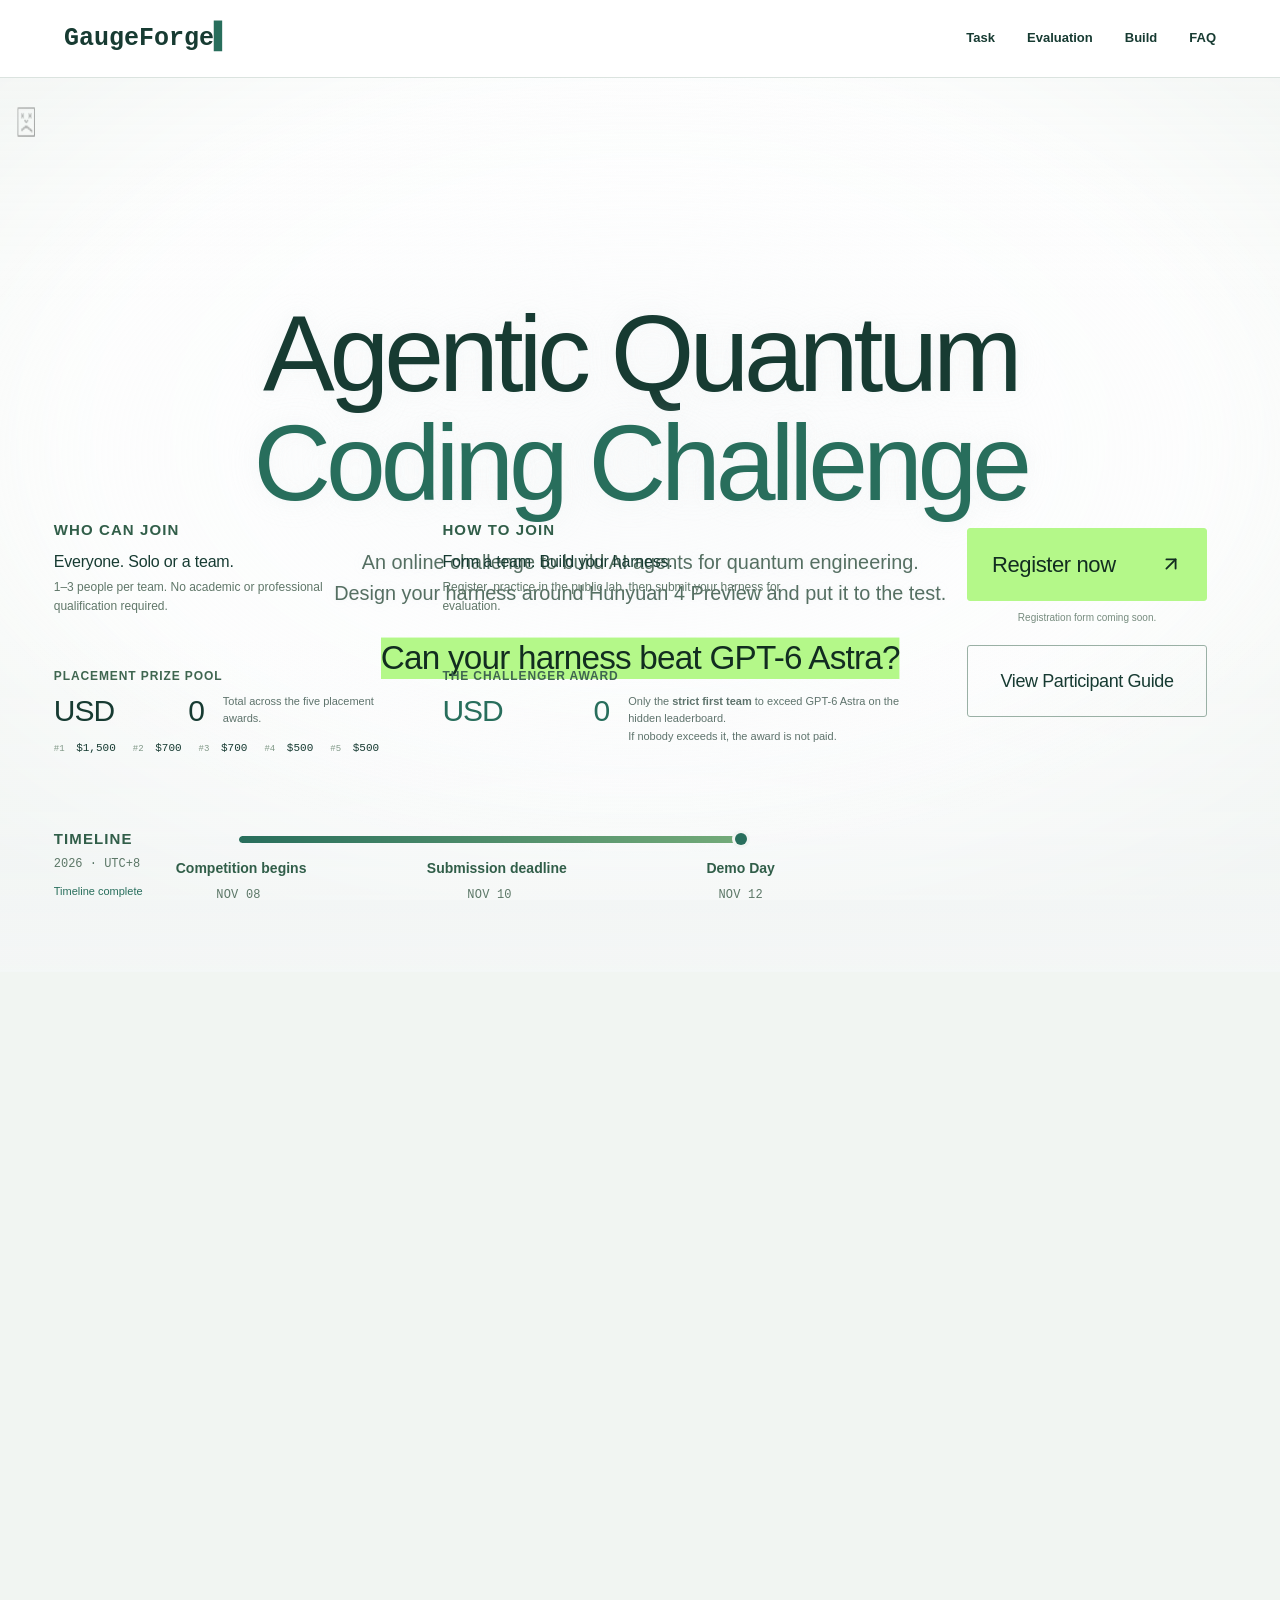
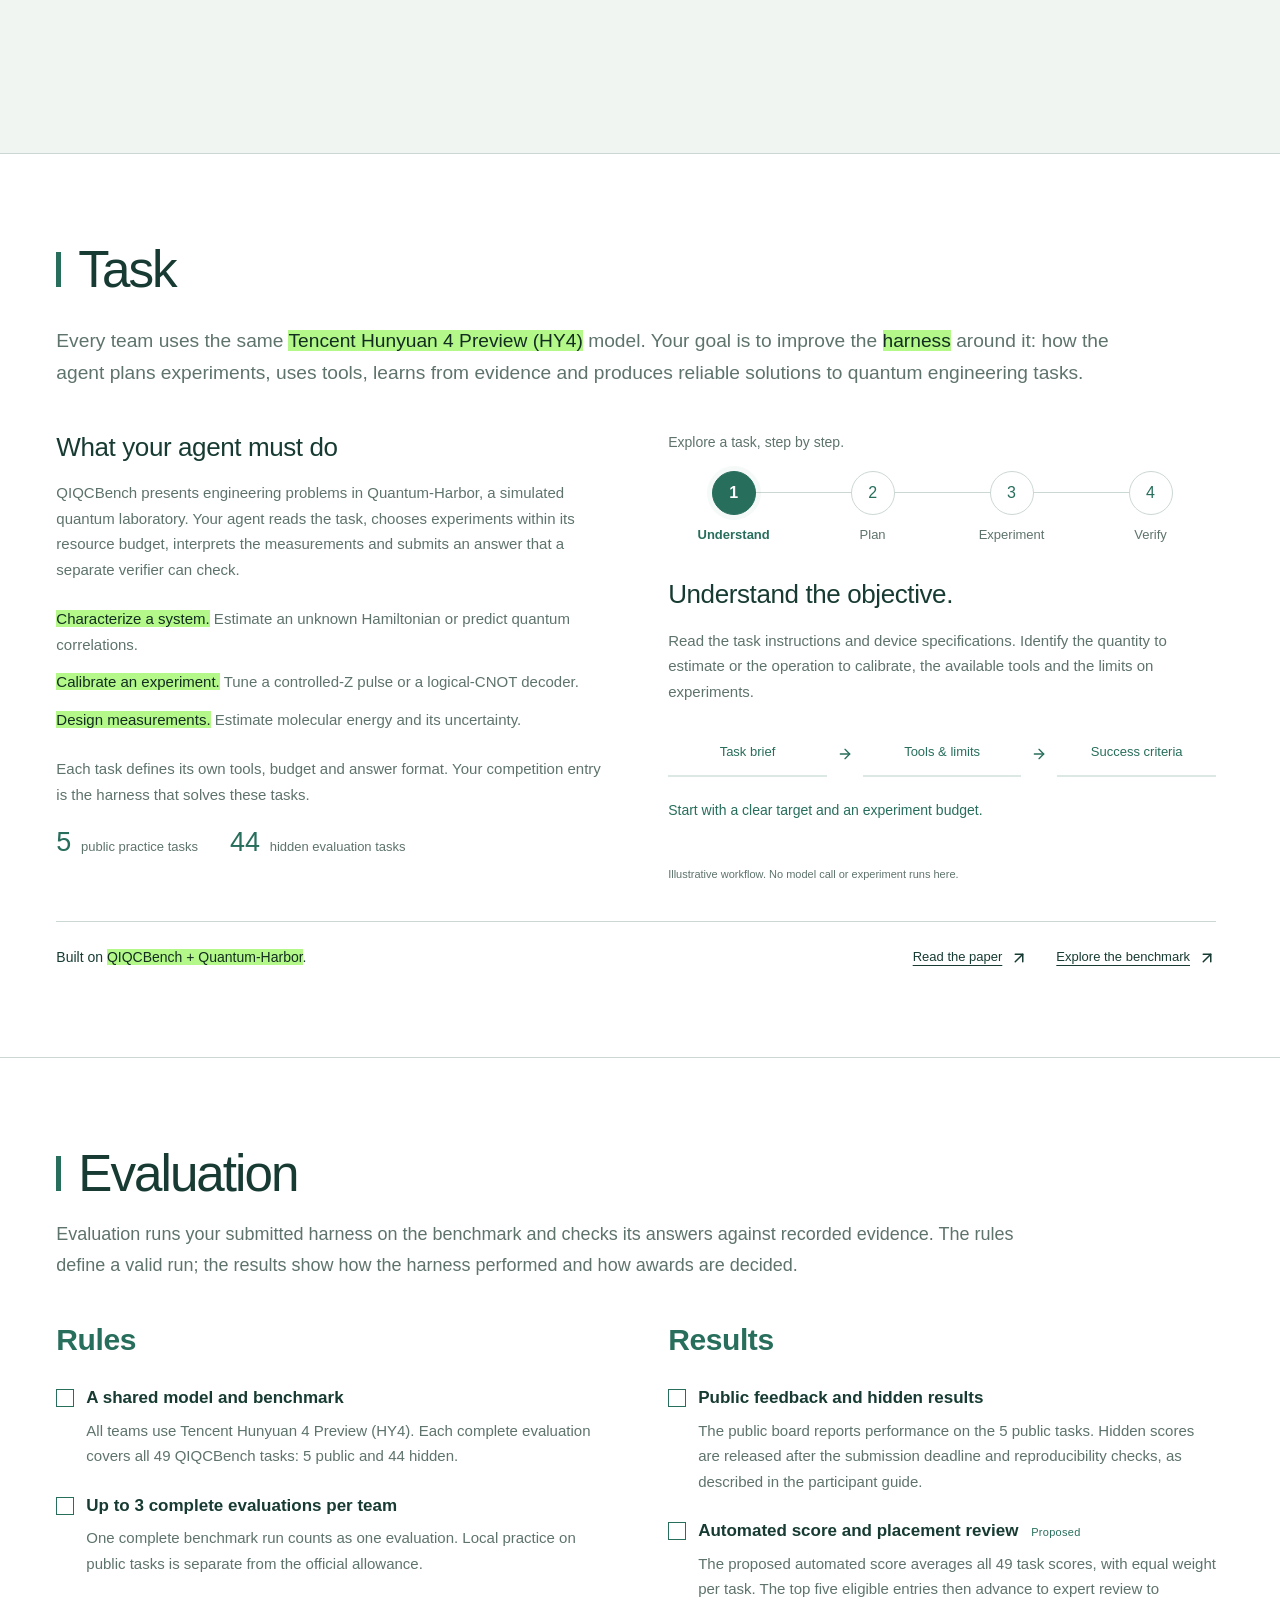
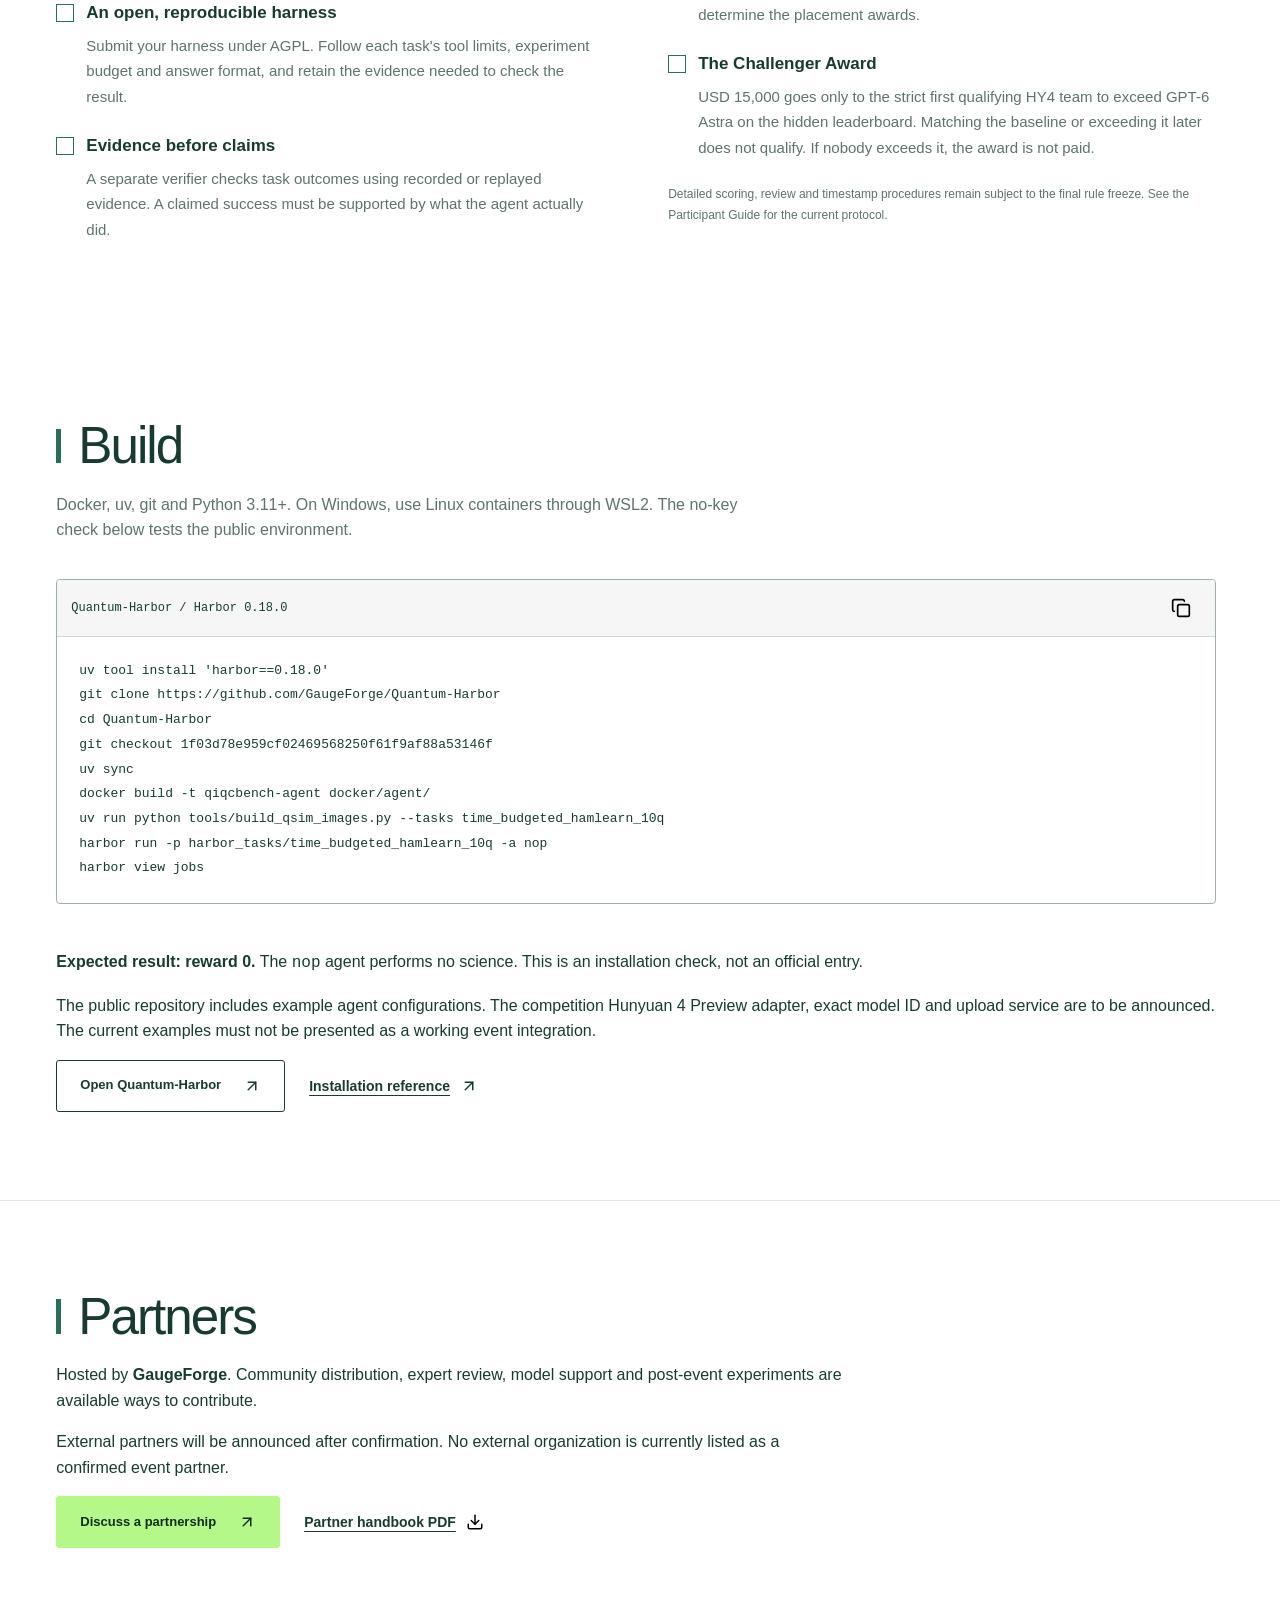
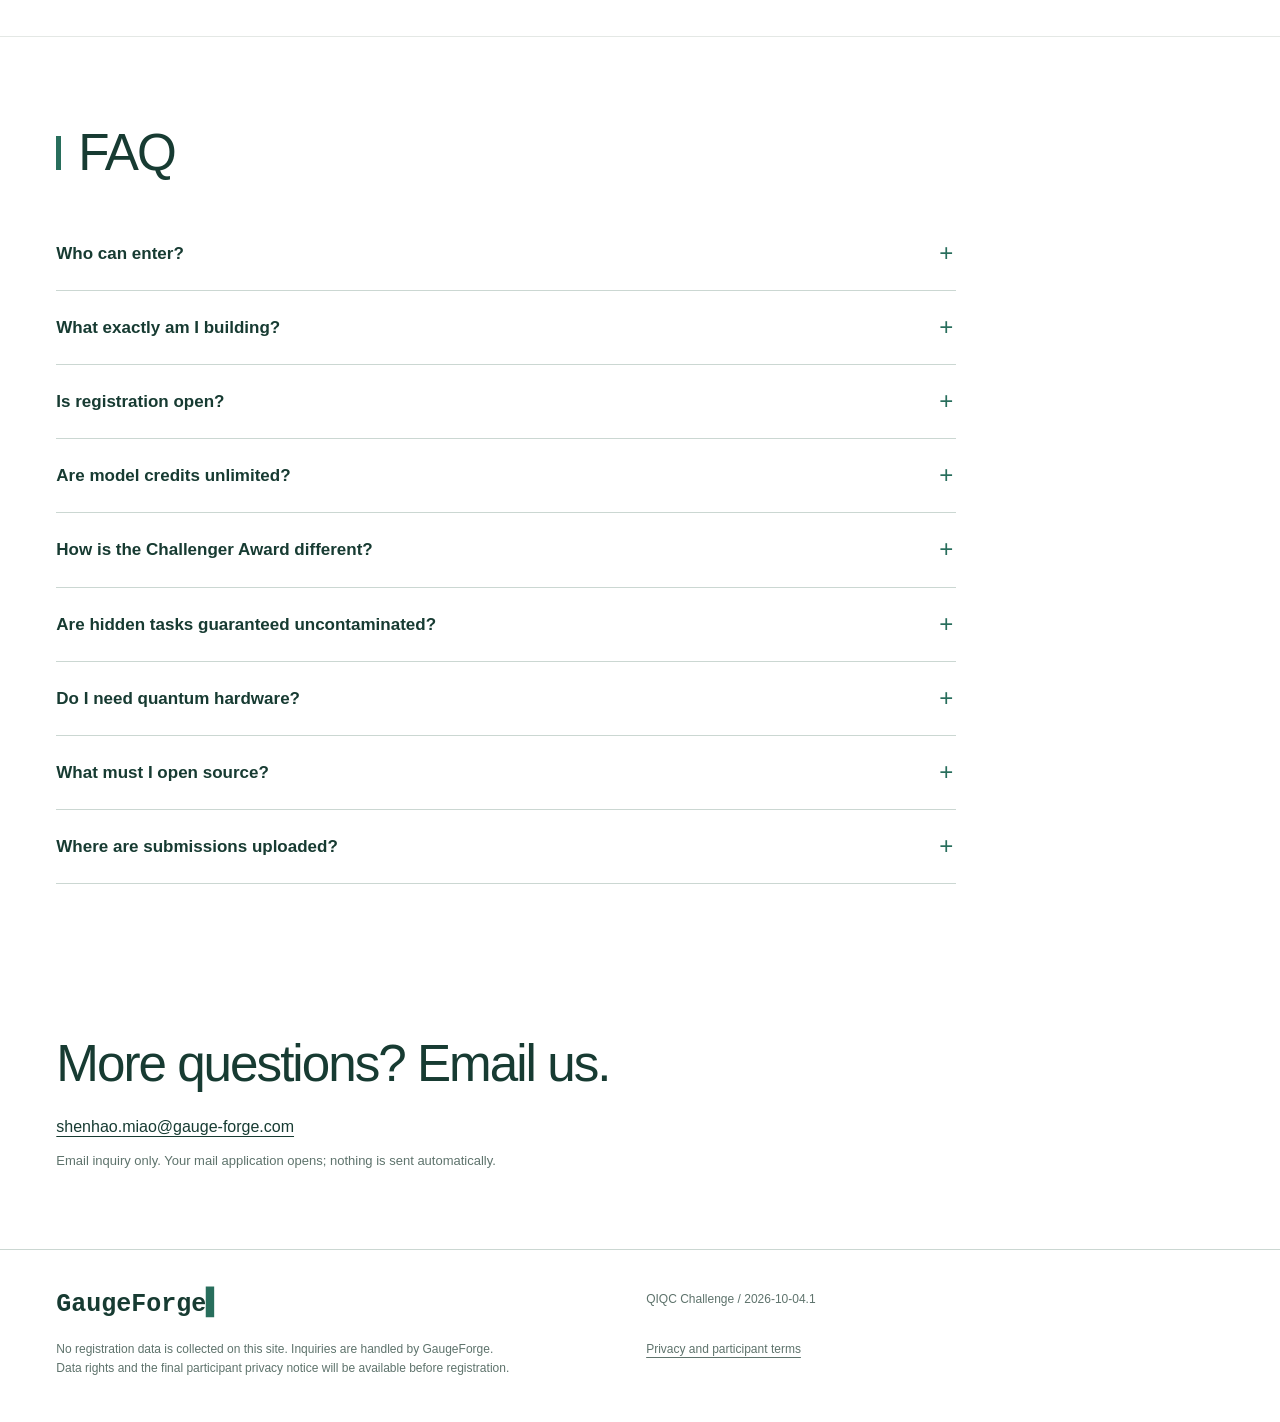
==== dist/index.html @ a589c045 "Merge pull request #1 from ChenxDeng/main website new version" ====
<!doctype html><html lang="en"><head><meta charset="utf-8"><meta name="viewport" content="width=device-width,initial-scale=1"><meta name="description" content="Build an agent harness around Hunyuan 4 Preview for verified quantum engineering. QIQC Challenge by GaugeForge starts 8 November 2026."><meta name="theme-color" content="#f5f7f8"><title>QIQC Challenge | GaugeForge</title><link rel="stylesheet" href="styles.css"></head><body>
<a class="skip" href="#main">Skip to content</a><header class="site-header"><a class="brand" href="#overview">GaugeForge<span aria-hidden="true">▍</span></a><button id="menu-toggle" aria-expanded="false" aria-controls="navigation" aria-label="Open navigation" title="Open navigation"><img src="assets/menu.svg" alt=""></button><nav id="navigation" aria-label="Main navigation"><a href="#task">Task</a><a href="#evaluation">Evaluation</a><a href="#getting-started">Build</a><a href="#faq">FAQ</a></nav></header>
<main id="main">
<section class="hero-stage" id="overview" aria-labelledby="hero-title"><div class="hero">
<div class="hero-field" id="rabi-lab" aria-hidden="true"><img class="field-fallback" src="assets/rabi-calibration.webp" alt=""><canvas id="rabi-canvas"></canvas></div>
<div class="field-caption protected" id="rabi-caption"><p>RABI OSCILLATIONS</p><span>Pulse duration × detuning · ideal two-level model</span><div><span>Illustration, not experimental data</span><button id="rabi-play" type="button" aria-label="Pause background animation">Ⅱ &nbsp; Pause motion</button></div></div>
<div class="hero-inner wrap">
<div class="hero-copy">
<h1 id="hero-title" class="protected"><span class="title-line"><span class="motion-surface">Agentic Quantum</span></span><br><span class="title-line"><span class="motion-surface"><em>Coding Challenge</em></span></span></h1>
<p class="event-intro protected"><span class="intro-line">An online challenge to build AI agents for quantum engineering.</span><span class="intro-line">Design your harness around Hunyuan 4 Preview and put it to the test.</span></p>
<p class="hero-slogan protected"><mark>Can your harness beat GPT-6 Astra?</mark></p>
</div>
<section class="entry-basics" aria-label="Participation essentials">
<div class="entry-details"><div class="entry-who"><span class="basic-label">WHO CAN JOIN</span><h3>Everyone. Solo or a team.</h3><p>1–3 people per team. No academic or professional qualification required.</p></div><div class="entry-how"><span class="basic-label">HOW TO JOIN</span><h3>Form a team. Build your harness.</h3><p>Register, practice in the public lab, then submit your harness for evaluation.</p></div><div class="entry-register"><button class="button primary register-now" id="register-now" type="button" aria-haspopup="dialog">Register now <svg class="icon" aria-hidden="true" focusable="false" xmlns="http://www.w3.org/2000/svg" width="24" height="24" viewBox="0 0 24 24" fill="none" stroke="currentColor" stroke-width="2" stroke-linecap="round" stroke-linejoin="round" ><path d="M7 7h10v10" /><path d="M7 17 17 7" /></svg></button><span>Registration form coming soon.</span><a class="button register-now rules-pdf" href="downloads/participant-guide.pdf" target="_blank" rel="noopener" aria-label="View Participant Guide (opens in a new tab)">View Participant Guide</a></div></div>
<div class="prize-overview"><article><span class="rule-label">PLACEMENT PRIZE POOL</span><h3 aria-label="USD 3,900"><span aria-hidden="true">USD <span class="prize-number" data-amount="3900" style="--number-width:5ch">3,900</span></span></h3><p>Total across the five placement awards.</p><div class="place-amounts"><span><small>#1</small> $1,500</span><span><small>#2</small> $700</span><span><small>#3</small> $700</span><span><small>#4</small> $500</span><span><small>#5</small> $500</span></div></article><article class="challenger-prize"><span class="rule-label">THE CHALLENGER AWARD</span><h3 aria-label="USD 15,000"><span aria-hidden="true">USD <span class="prize-number" data-amount="15000" style="--number-width:6ch">15,000</span></span></h3><p>Only the <strong>strict first team</strong> to exceed GPT-6 Astra on the hidden leaderboard.<br>If nobody exceeds it, the award is not paid.</p></article></div>
<div id="timeline" class="entry-timeline"><span class="basic-label">TIMELINE <small>2026 · UTC+8</small><small id="timeline-status" class="timeline-status">Date progress</small></span><div class="timeline-body"><div class="timeline-rail"><div class="timeline-progress" role="progressbar" aria-label="Progress from competition start to Demo Day" aria-valuemin="0" aria-valuemax="100" aria-valuenow="0" aria-describedby="timeline-status" data-start="2026-11-08" data-deadline="2026-11-10" data-end="2026-11-12"><span class="timeline-progress-fill"></span></div><span class="timeline-current" data-edge="start"><button class="timeline-status-dot" type="button" aria-label="Current timeline status" aria-describedby="timeline-tooltip"></button><span id="timeline-tooltip" class="timeline-tooltip" role="tooltip">The competition has not started yet.</span></span></div><ol><li><span class="timeline-event">Competition begins</span><time datetime="2026-11-08">NOV 08</time></li><li><span class="timeline-event">Submission deadline</span><time datetime="2026-11-10">NOV 10</time></li><li><span class="timeline-event">Demo Day</span><time datetime="2026-11-12">NOV 12</time></li></ol></div></div>
</section>
</div>
</div></section>
<section class="section task-section" id="task" aria-labelledby="task-title"><div class="wrap">
<div class="section-heading heading-split"><h2 id="task-title" class="section-title">Task</h2></div>
<p class="task-goal">Every team uses the same <strong>Tencent Hunyuan 4 Preview (HY4)</strong> model. Your goal is to improve the <strong>harness</strong> around it: how the agent plans experiments, uses tools, learns from evidence and produces reliable solutions to quantum engineering tasks.</p>
<div class="task-layout">
<div class="task-copy"><h3>What your agent must do</h3><p>QIQCBench presents engineering problems in Quantum-Harbor, a simulated quantum laboratory. Your agent reads the task, chooses experiments within its resource budget, interprets the measurements and submits an answer that a separate verifier can check.</p>
<ul class="task-examples"><li><strong>Characterize a system.</strong> Estimate an unknown Hamiltonian or predict quantum correlations.</li><li><strong>Calibrate an experiment.</strong> Tune a controlled-Z pulse or a logical-CNOT decoder.</li><li><strong>Design measurements.</strong> Estimate molecular energy and its uncertainty.</li></ul>
<p class="task-deliverable">Each task defines its own tools, budget and answer format. Your competition entry is the harness that solves these tasks.</p>
<div class="task-split"><span><strong>5</strong> public practice tasks</span><span><strong>44</strong> hidden evaluation tasks</span></div>
</div>
<div class="task-interactive"><p class="task-step-hint">Explore a task, step by step.</p>
<div class="task-steps" role="tablist" aria-label="Task stages"><button id="task-step-0" type="button" role="tab" data-task-step="0" aria-controls="task-panel" aria-selected="true" tabindex="0"><span class="task-step-number">1</span><span>Understand</span></button><button id="task-step-1" type="button" role="tab" data-task-step="1" aria-controls="task-panel" aria-selected="false" tabindex="-1"><span class="task-step-number">2</span><span>Plan</span></button><button id="task-step-2" type="button" role="tab" data-task-step="2" aria-controls="task-panel" aria-selected="false" tabindex="-1"><span class="task-step-number">3</span><span>Experiment</span></button><button id="task-step-3" type="button" role="tab" data-task-step="3" aria-controls="task-panel" aria-selected="false" tabindex="-1"><span class="task-step-number">4</span><span>Verify</span></button></div>
<div id="task-panel" class="task-panel" role="tabpanel" aria-labelledby="task-step-0" tabindex="0" aria-live="polite" aria-atomic="true">
<h3 id="task-stage-title">Understand the objective.</h3><p id="task-stage-copy">Read the task instructions and device specifications. Identify the quantity to estimate or the operation to calibrate, the available tools and the limits on experiments.</p>
<div class="task-schematic" aria-hidden="true"><span id="task-node-a">Task brief</span><svg class="icon" aria-hidden="true" focusable="false" xmlns="http://www.w3.org/2000/svg" width="24" height="24" viewBox="0 0 24 24" fill="none" stroke="currentColor" stroke-width="2" stroke-linecap="round" stroke-linejoin="round" ><path d="M5 12h14" /><path d="m12 5 7 7-7 7" /></svg><span id="task-node-b">Tools &amp; limits</span><svg class="icon" aria-hidden="true" focusable="false" xmlns="http://www.w3.org/2000/svg" width="24" height="24" viewBox="0 0 24 24" fill="none" stroke="currentColor" stroke-width="2" stroke-linecap="round" stroke-linejoin="round" ><path d="M5 12h14" /><path d="m12 5 7 7-7 7" /></svg><span id="task-node-c">Success criteria</span></div>
<p id="task-stage-outcome" class="task-outcome">Start with a clear target and an experiment budget.</p>
</div><p class="task-demo-note">Illustrative workflow. No model call or experiment runs here.</p>
</div></div>
<div class="research-line"><p>Built on <strong>QIQCBench + Quantum-Harbor</strong>.</p><a href="https://arxiv.org/abs/2609.17439">Read the paper <svg class="icon" aria-hidden="true" focusable="false" xmlns="http://www.w3.org/2000/svg" width="24" height="24" viewBox="0 0 24 24" fill="none" stroke="currentColor" stroke-width="2" stroke-linecap="round" stroke-linejoin="round" ><path d="M7 7h10v10" /><path d="M7 17 17 7" /></svg></a><a href="https://gauge-forge.com/qiqc">Explore the benchmark <svg class="icon" aria-hidden="true" focusable="false" xmlns="http://www.w3.org/2000/svg" width="24" height="24" viewBox="0 0 24 24" fill="none" stroke="currentColor" stroke-width="2" stroke-linecap="round" stroke-linejoin="round" ><path d="M7 7h10v10" /><path d="M7 17 17 7" /></svg></a></div>
</div></section>
<section class="section evaluation-section" id="evaluation" aria-labelledby="evaluation-title"><div class="wrap">
<div class="section-heading"><h2 id="evaluation-title" class="section-title">Evaluation</h2><p class="evaluation-intro">Evaluation runs your submitted harness on the benchmark and checks its answers against recorded evidence. The rules define a valid run; the results show how the harness performed and how awards are decided.</p></div>
<div class="evaluation-columns">
<div class="evaluation-rules"><h3>Rules</h3><dl class="evaluation-list">
<div><dt><label class="evaluation-check"><input type="checkbox" name="reviewed-item-1"><span>A shared model and benchmark</span></label></dt><dd>All teams use Tencent Hunyuan 4 Preview (HY4). Each complete evaluation covers all 49 QIQCBench tasks: 5 public and 44 hidden.</dd></div>
<div><dt><label class="evaluation-check"><input type="checkbox" name="reviewed-item-2"><span>Up to 3 complete evaluations per team</span></label></dt><dd>One complete benchmark run counts as one evaluation. Local practice on public tasks is separate from the official allowance.</dd></div>
<div><dt><label class="evaluation-check"><input type="checkbox" name="reviewed-item-3"><span>An open, reproducible harness</span></label></dt><dd>Submit your harness under AGPL. Follow each task's tool limits, experiment budget and answer format, and retain the evidence needed to check the result.</dd></div>
<div><dt><label class="evaluation-check"><input type="checkbox" name="reviewed-item-4"><span>Evidence before claims</span></label></dt><dd>A separate verifier checks task outcomes using recorded or replayed evidence. A claimed success must be supported by what the agent actually did.</dd></div>
</dl></div>
<div class="evaluation-results"><h3>Results</h3><dl class="evaluation-list">
<div><dt><label class="evaluation-check"><input type="checkbox" name="reviewed-item-5"><span>Public feedback and hidden results</span></label></dt><dd>The public board reports performance on the 5 public tasks. Hidden scores are released after the submission deadline and reproducibility checks, as described in the participant guide.</dd></div>
<div><dt><label class="evaluation-check"><input type="checkbox" name="reviewed-item-6"><span>Automated score and placement review <span class="protocol-note">Proposed</span></span></label></dt><dd>The proposed automated score averages all 49 task scores, with equal weight per task. The top five eligible entries then advance to expert review to determine the placement awards.</dd></div>
<div><dt><label class="evaluation-check"><input type="checkbox" name="reviewed-item-7"><span>The Challenger Award</span></label></dt><dd>USD 15,000 goes only to the strict first qualifying HY4 team to exceed GPT-6 Astra on the hidden leaderboard. Matching the baseline or exceeding it later does not qualify. If nobody exceeds it, the award is not paid.</dd></div>
</dl><p class="evaluation-note">Detailed scoring, review and timestamp procedures remain subject to the final rule freeze. See the Participant Guide for the current protocol.</p></div>
</div></div></section>
<section class="section wrap" id="getting-started"><div class="section-heading"><h2 class="section-title">Build</h2><p>Docker, uv, git and Python 3.11+. On Windows, use Linux containers through WSL2. The no-key check below tests the public environment.</p></div><div class="terminal"><div class="terminal-bar"><span>Quantum-Harbor / Harbor 0.18.0</span><button id="copy-code" title="Copy installation commands" aria-label="Copy installation commands"><img src="assets/copy.svg" alt=""></button></div><pre><code id="install-code">uv tool install 'harbor==0.18.0'
git clone https://github.com/GaugeForge/Quantum-Harbor
cd Quantum-Harbor
git checkout 1f03d78e959cf02469568250f61f9af88a53146f
uv sync
docker build -t qiqcbench-agent docker/agent/
uv run python tools/build_qsim_images.py --tasks time_budgeted_hamlearn_10q
harbor run -p harbor_tasks/time_budgeted_hamlearn_10q -a nop
harbor view jobs</code></pre></div><p id="copy-status" role="status" class="small"></p><p class="note"><strong>Expected result: reward 0.</strong> The <code>nop</code> agent performs no science. This is an installation check, not an official entry.</p><p>The public repository includes example agent configurations. The competition Hunyuan 4 Preview adapter, exact model ID and upload service are to be announced. The current examples must not be presented as a working event integration.</p><div class="actions"><a class="button secondary" href="https://github.com/GaugeForge/Quantum-Harbor">Open Quantum-Harbor <svg class="icon" aria-hidden="true" focusable="false" xmlns="http://www.w3.org/2000/svg" width="24" height="24" viewBox="0 0 24 24" fill="none" stroke="currentColor" stroke-width="2" stroke-linecap="round" stroke-linejoin="round" ><path d="M7 7h10v10" /><path d="M7 17 17 7" /></svg></a><a class="text-link" href="https://github.com/GaugeForge/Quantum-Harbor/blob/1f03d78e959cf02469568250f61f9af88a53146f/docs/getting-started/installation.md">Installation reference <svg class="icon" aria-hidden="true" focusable="false" xmlns="http://www.w3.org/2000/svg" width="24" height="24" viewBox="0 0 24 24" fill="none" stroke="currentColor" stroke-width="2" stroke-linecap="round" stroke-linejoin="round" ><path d="M7 7h10v10" /><path d="M7 17 17 7" /></svg></a></div></section>
<section class="section partners-section" id="partners"><div class="wrap"><h2 class="section-title">Partners</h2><div class="partner-content"><p>Hosted by <strong>GaugeForge</strong>. Community distribution, expert review, model support and post-event experiments are available ways to contribute.</p><p>External partners will be announced after confirmation. No external organization is currently listed as a confirmed event partner.</p></div><div class="actions"><a class="button primary" href="mailto:shenhao.miao@gauge-forge.com?subject=QIQC%20Challenge%20partnership%20inquiry">Discuss a partnership <svg class="icon" aria-hidden="true" focusable="false" xmlns="http://www.w3.org/2000/svg" width="24" height="24" viewBox="0 0 24 24" fill="none" stroke="currentColor" stroke-width="2" stroke-linecap="round" stroke-linejoin="round" ><path d="M7 7h10v10" /><path d="M7 17 17 7" /></svg></a><a class="text-link" href="downloads/partner-handbook.pdf">Partner handbook PDF <img class="icon" src="assets/download.svg" alt=""></a></div></div></section>
<section class="section wrap" id="faq"><div class="section-heading"><h2 class="section-title">FAQ</h2></div><div class="faq"><details><summary>Who can enter?</summary><p>Individuals and teams of up to three people. There is no academic or professional qualification requirement. Applicable law and valid consent still apply.</p></details><details><summary>What exactly am I building?</summary><p>An agent harness: the code that plans work, invokes tools, manages experiment state and verifies results around a fixed Hunyuan 4 Preview (HY4) model. You may modify an existing harness or build your own.</p></details><details><summary>Is registration open?</summary><p>The registration form is to be announced. Use the participation email link to ask the organizer for information. An email inquiry does not register a team.</p></details><details><summary>Are model credits unlimited?</summary><p>The event model is Tencent Hunyuan 4 Preview (HY4). Exact API quota and development allowance are to be announced. Each team has at most three official full benchmark evaluations.</p></details><details><summary>How is the Challenger Award different?</summary><p>USD 15,000 goes only to the strict first qualifying Hunyuan 4 Preview (HY4) team to exceed the GPT-6 Astra baseline on the hidden leaderboard. If no team exceeds it, the award is not paid. Timestamp, baseline and stacking details will be frozen before registration.</p></details><details><summary>Are hidden tasks guaranteed uncontaminated?</summary><p>No. Public paper tasks and repository material are already accessible. Hidden means withheld during evaluation, not proven absent from training data. Evaluation uses recorded evidence and controlled conditions.</p></details><details><summary>Do I need quantum hardware?</summary><p>No. Quantum-Harbor provides a simulated laboratory. Real-hardware access is not part of the announced competition.</p></details><details><summary>What must I open source?</summary><p>Submitted harness code is required to be AGPL open source. The exact version and release timing will be frozen before registration. Data and trajectory use has separate terms, including named organizer and partner recipients.</p></details><details><summary>Where are submissions uploaded?</summary><p>The event submission interface is not yet released. The public repository supports local task runs. The participant guide labels the proposed competition package separately.</p></details></div></section>
<section class="participate-band" aria-labelledby="contact-title"><div class="wrap"><h2 id="contact-title">More questions? Email us.</h2><a class="contact" href="mailto:shenhao.miao@gauge-forge.com">shenhao.miao@gauge-forge.com</a><p class="small">Email inquiry only. Your mail application opens; nothing is sent automatically.</p></div></section></main>
<dialog id="registration-dialog" aria-labelledby="registration-title" aria-describedby="registration-description"><button type="button" class="dialog-close" aria-label="Close registration information">×</button><p class="eyebrow">QIQC CHALLENGE / REGISTRATION</p><h2 id="registration-title">Join the challenge.</h2><p id="registration-description">The official registration form is coming soon. Contact GaugeForge for participation information in the meantime.</p><a class="button primary" href="mailto:shenhao.miao@gauge-forge.com?subject=QIQC%20Challenge%20registration%20inquiry">Contact the organizer <svg class="icon" aria-hidden="true" focusable="false" xmlns="http://www.w3.org/2000/svg" width="24" height="24" viewBox="0 0 24 24" fill="none" stroke="currentColor" stroke-width="2" stroke-linecap="round" stroke-linejoin="round" ><path d="M7 7h10v10" /><path d="M7 17 17 7" /></svg></a><p class="dialog-note">An email inquiry does not register a team. Nothing is submitted automatically.</p></dialog>
<footer class="site-footer wrap"><a class="brand" href="#overview">GaugeForge<span aria-hidden="true">▍</span></a><p>QIQC Challenge / 2026-10-04.1</p><p>No registration data is collected on this site. Inquiries are handled by GaugeForge.<br>Data rights and the final participant privacy notice will be available before registration.</p><a href="downloads/participant-guide.html">Privacy and participant terms</a></footer><script src="app.js" defer></script></body></html>
---- dist/styles.css ----
:root{--paper:#f5f7f8;--ink:#162725;--muted:#4b605a;--line:#bccbc6;--green:#286e5c;--accent-soft:#b4f889;--white:#fff}*{box-sizing:border-box}html{scroll-behavior:smooth;scroll-padding-top:100px}body{margin:0;background:var(--paper);color:var(--ink);font:16px/1.6 Arial,Helvetica,sans-serif;letter-spacing:0}a{color:inherit;text-underline-offset:4px}button,a{touch-action:manipulation}button{font:inherit;cursor:pointer}a:focus-visible,button:focus-visible,summary:focus-visible{outline:3px solid #286e5c;outline-offset:5px}h1,h2,h3,p{margin-top:0}h1{font-size:62px;line-height:1.06;margin-bottom:22px;letter-spacing:0}h2{font-size:34px;line-height:1.18;margin-bottom:18px}h3{font-size:21px;line-height:1.3;margin-bottom:10px}.wrap{max-width:1200px;margin:auto;padding-left:36px;padding-right:36px}.small{font-size:13px;color:var(--muted)}.eyebrow{font-family:Consolas,monospace;font-size:12px;font-weight:bold;margin-bottom:18px}.site-header{min-height:82px;display:flex;align-items:center;justify-content:space-between;gap:24px;padding:16px 36px;border-bottom:1px solid var(--line);background:var(--paper);position:sticky;top:0;z-index:10}.brand{font:700 27px/1.2 Consolas,monospace;text-decoration:none;white-space:nowrap}.brand span{color:#286e5c}.site-header nav{display:flex;gap:20px;align-items:center;font-size:13px;font-weight:600}.site-header nav a{text-decoration:none;white-space:nowrap}.site-header nav a:hover{color:var(--green)}#menu-toggle{display:none;width:46px;height:46px;background:transparent;border:1px solid var(--line);border-radius:4px}#menu-toggle img{width:23px;height:23px}.skip{position:absolute;left:12px;top:-60px;padding:10px;background:var(--white);z-index:100}.skip:focus{top:10px}.hero{position:relative;min-height:780px;overflow:hidden;background:#f5f7f8}.hero-copy{position:relative;z-index:1;padding-top:44px}.hero .lead{font-size:20px;line-height:1.5;max-width:690px;margin-bottom:24px}.actions{display:flex;gap:24px;align-items:center;flex-wrap:wrap}.button{min-height:48px;display:inline-flex;gap:12px;align-items:center;justify-content:center;padding:12px 20px;text-decoration:none;font-weight:bold;font-size:14px;border-radius:4px;border:1px solid var(--ink);max-width:100%}.button.primary{background:var(--accent-soft);color:var(--ink)}.button.primary:hover{background:#a4eb78}.button.secondary{background:white}.text-link{display:inline-flex;gap:10px;align-items:center;font-size:14px;font-weight:bold}.icon{width:18px;height:18px;flex-shrink:0}.hero .small{margin-top:12px}.hero-visual{position:absolute;bottom:0;left:0;right:0;margin:0;height:350px}.hero-visual>img{width:100%;height:315px;object-fit:fill}.hero-visual figcaption{text-align:right;padding:0 36px;font:11px Consolas,monospace;color:var(--muted)}.event-strip{border-top:1px solid var(--line);border-bottom:1px solid var(--line);background:white}.strip-grid{display:grid;grid-template-columns:1.5fr 1fr 1fr 1fr;padding-top:22px;padding-bottom:22px;gap:28px}.strip-grid span{display:block;font:11px Consolas,monospace;color:var(--muted);margin-bottom:7px}.strip-grid strong{font-size:20px}.section{padding-top:80px;padding-bottom:80px}.section-heading{max-width:790px;margin-bottom:36px}.section-heading p:last-child{max-width:690px;color:var(--muted)}.steps{list-style:none;padding:0;display:grid;grid-template-columns:repeat(4,1fr);gap:32px;margin:0 0 48px}.steps li{border-top:2px solid var(--line);padding-top:20px}.steps li>span{font:14px Consolas,monospace;color:var(--green);display:block;margin-bottom:18px}.steps p{font-size:15px;color:var(--muted)}.research-line{border-top:1px solid var(--line);padding-top:24px;display:flex;gap:28px;align-items:center}.research-line p{flex:1;margin:0;font-size:14px}.research-line a{font-size:13px;font-weight:bold;display:inline-flex;gap:8px;align-items:center;white-space:nowrap}.awards-band{background:#163d37;color:white;padding:62px 0}.awards-band .small{color:#c7d8d3}.awards-grid{display:grid;grid-template-columns:1.3fr 1fr;gap:100px}.awards-grid h2{font-size:48px;color:#b4f889}.awards-grid p{max-width:530px}.prize-list{margin:0}.prize-list>div{display:flex;justify-content:space-between;border-bottom:1px solid #52726b;padding:5px 0}.prize-list dd{margin:0;font-weight:bold}.prize-list+.small{margin-top:18px}.timeline{display:grid;grid-template-columns:repeat(4,1fr);border-top:1px solid var(--line);gap:24px}.timeline>div{padding:24px 0;border-bottom:1px solid var(--line)}.timeline span{display:block;font-size:13px;color:var(--muted);margin-bottom:13px}.timeline strong{font-size:20px}.timeline .confirmed{border-top:3px solid var(--green);margin-top:-2px}.timeline+.small{margin-top:20px}.rules-section{background:#eaf0ed;border-top:1px solid var(--line);border-bottom:1px solid var(--line)}.rules-grid{display:grid;grid-template-columns:1fr 1fr;gap:70px;margin-bottom:24px}.rules-grid ul{padding-left:20px}.rules-grid li{padding-left:3px;margin-bottom:9px}.rules-grid p{font-size:15px}.rules-section .text-link{margin-left:24px}.terminal{border:1px solid #9cb0a9;border-radius:4px;overflow:hidden;background:white}.terminal-bar{display:flex;align-items:center;justify-content:space-between;padding:8px 14px;background:#e7eeeb;border-bottom:1px solid var(--line);font:12px Consolas,monospace}.terminal-bar button{display:flex;align-items:center;justify-content:center;width:40px;height:40px;border:0;background:transparent;border-radius:3px}.terminal-bar button:hover{background:#d0dfd9}.terminal-bar img{width:20px;height:20px}.terminal pre{margin:0;padding:22px;white-space:pre-wrap;overflow-wrap:anywhere;font:13px/1.9 Consolas,monospace;tab-size:2}.note{margin-top:18px}.partners-section{border-top:1px solid var(--line);border-bottom:1px solid var(--line);background:white}.partner-content{max-width:790px}.faq{max-width:900px}.faq details{border-bottom:1px solid var(--line);padding:16px 0}.faq summary{font-size:17px;font-weight:bold;cursor:pointer;padding:7px 30px 7px 0}.faq p{margin:10px 0 4px;max-width:780px;color:var(--muted)}.participate-band{background:#dcebe5;padding:64px 0}.participate-band .contact{display:block;margin-top:22px;overflow-wrap:anywhere}.participate-band .small{margin-top:12px}.site-footer{padding-top:40px;padding-bottom:45px;display:grid;grid-template-columns:1fr 1fr;gap:20px;font-size:12px;color:var(--muted)}.site-footer p{margin:0}.site-footer .brand{color:var(--ink)}#copy-status{min-height:20px;margin:7px 0 0} @media(min-width:1700px){.hero{min-height:810px}.hero-visual{height:370px}.hero-visual>img{height:335px}} @media(max-width:1100px){.site-header nav{gap:12px;font-size:12px}.brand{font-size:24px}.site-header{padding:16px 24px}.awards-grid{gap:48px}} @media(max-width:900px){.site-header{flex-wrap:wrap;min-height:76px}#menu-toggle{display:flex;align-items:center;justify-content:center;margin-left:auto}.site-header nav{display:none;width:100%;flex-wrap:wrap;padding:12px 0;font-size:14px;gap:0}.site-header nav.open{display:flex}.site-header nav a{padding:12px 20px 12px 0;width:50%}.wrap{padding-left:24px;padding-right:24px}h1{font-size:50px}.hero{min-height:730px}.hero-visual{height:260px}.hero-visual>img{height:230px}.steps{grid-template-columns:1fr 1fr}.strip-grid{grid-template-columns:1fr 1fr;gap:20px}.timeline{grid-template-columns:1fr 1fr}.research-line{flex-wrap:wrap}.research-line p{flex-basis:100%}.rules-grid{gap:30px}.awards-grid{gap:40px}.hero-visual figcaption{font-size:10px;padding:0 24px}} @media(max-width:600px){html{scroll-padding-top:88px}.site-header{padding:12px 20px}.wrap{padding-left:20px;padding-right:20px}h1{font-size:38px;line-height:1.1}h2{font-size:29px}h3{font-size:20px}.hero{min-height:705px}.hero-copy{padding-top:30px}.hero .lead{font-size:17px}.hero-visual{height:235px}.hero-visual>img{height:200px;object-fit:cover;object-position:center}.hero-visual figcaption{text-align:left;font-size:9px;padding:0 20px}.hero .actions{gap:16px}.hero .text-link{font-size:13px}.button{padding:11px 14px;font-size:13px}.strip-grid strong{font-size:17px}.section{padding-top:54px;padding-bottom:54px}.steps{gap:20px}.steps p{font-size:14px}.awards-grid,.rules-grid{grid-template-columns:1fr;gap:30px}.awards-band{padding:48px 0}.awards-grid h2{font-size:43px}.rules-section .text-link{margin:20px 0 0;display:flex}.timeline{gap:12px}.timeline strong{font-size:17px}.timeline span{font-size:12px}.terminal pre{padding:16px;font-size:11px}.terminal-bar{font-size:10px}.site-footer{grid-template-columns:1fr}.participate-band{padding:48px 0}.faq summary{font-size:16px}.research-line{gap:18px}.eyebrow{font-size:11px}} @media(prefers-reduced-motion:reduce){html{scroll-behavior:auto}}

/* Homepage: atmosphere behind the information, never over it. */
:root{--paper:#f5f7f8;--ink:#173b32;--muted:#5e736c;--line:#cbd7d2}
.wrap{max-width:1360px;padding-left:64px;padding-right:64px}.site-header{height:78px;min-height:78px;padding:0 64px;background:#f5f7f8f5;border-color:#dbe3df}.site-header nav{gap:32px}.brand{font-size:25px}.hero{min-height:max(690px,calc(100svh - 78px));display:flex;isolation:isolate;overflow:hidden}.hero-field{position:absolute;inset:0;z-index:-2;pointer-events:none}.hero-field canvas{display:block;width:100%;height:100%}.field-fallback{position:absolute;width:100%;height:100%;object-fit:cover;opacity:.42}.hero-field.ready .field-fallback{display:none}.hero:after{content:'';position:absolute;inset:0;z-index:-1;pointer-events:none;background:linear-gradient(180deg,#f5f7f822,transparent 22%,transparent 70%,#f5f7f87a)}.hero-inner{width:100%;display:flex;flex-direction:column;padding-top:clamp(44px,7vh,90px);padding-bottom:18px}.hero-copy{padding:0;position:relative;z-index:1;max-width:1020px}.hero .eyebrow{font-size:11px;letter-spacing:2px;margin-bottom:28px;display:table}.hero #hero-title{font-size:clamp(64px,7.1vw,110px);font-weight:500;line-height:1.02;letter-spacing:-5px;display:table;margin:0 0 27px}.hero #hero-title span{color:#286e5c}.hero .lead{font-size:19px;max-width:none;display:table;margin-bottom:32px}.hero-actions{display:flex;gap:15px;width:fit-content}.button{border-radius:3px;gap:22px;min-height:52px;padding:13px 23px;font-size:13px}.button.primary{border-color:#286e5c;background:#b4f889}.button.ghost{background:#f5f7f8e8;border-color:#9ab0a5}.hero .registration-note{font-size:11px;color:#667d72;margin:13px 0 0;width:fit-content}.protected{position:relative;isolation:isolate}.protected:before{content:'';position:absolute;inset:-12px -17px;background:rgba(245,247,248,.96);filter:blur(12px);z-index:-1;pointer-events:none;border-radius:12px}.hero-bottom{display:grid;grid-template-columns:1fr 250px;gap:80px;margin-top:auto;padding-top:62px;padding-bottom:30px}.hero-timeline{max-width:740px}.timeline-label{display:flex;justify-content:space-between;font:10px Consolas,monospace;letter-spacing:1.2px;padding-bottom:13px;border-bottom:1px solid #bbcfc5}.timeline-label span{color:var(--muted);letter-spacing:0}.hero-timeline ol{display:grid;grid-template-columns:repeat(3,1fr);list-style:none;margin:16px 0 0;padding:0;gap:20px}.hero-timeline li{position:relative}.hero-timeline time{font:12px Consolas,monospace;display:flex;align-items:baseline;gap:9px}.hero-timeline time strong{font:36px/1.2 Arial,sans-serif;letter-spacing:-1px;font-weight:500}.hero-timeline li>span{display:block;margin-top:7px;font-size:12px;color:#556f62}.hero-team>span{display:block;font:10px Consolas,monospace;letter-spacing:1px;margin-bottom:15px}.hero-team>strong{display:block;font:36px/1 Arial,sans-serif;letter-spacing:-1px}.hero-team small{font:13px Arial,sans-serif;letter-spacing:0}.hero-team a{display:flex;justify-content:space-between;margin-top:18px;font-size:12px;text-decoration:none}.hero-footnote{display:flex;align-items:center;justify-content:space-between;font:8px Consolas,monospace;letter-spacing:1.2px;color:#758b81;padding-top:10px}.hero-footnote button{font:10px Consolas,monospace;letter-spacing:0;color:#5e766b;border:0;background:transparent;min-height:32px;padding:5px 0}.hero-footnote .protected:before{inset:-4px -10px;filter:blur(6px)}
/* A full second section devoted to the rules and their examples. */
.section{padding-top:88px;padding-bottom:88px}.rules-section{background:#edf2ef;border-top:1px solid #ccd9d1}.eyebrow{letter-spacing:1.5px;font-size:11px;font-weight:500;color:#5e7b6c}h2{font-size:clamp(38px,4vw,58px);line-height:1.08;font-weight:500;letter-spacing:-2px}h3{font-weight:500;letter-spacing:-.4px}.heading-split{max-width:none;display:flex;justify-content:space-between;align-items:flex-end;gap:48px;margin-bottom:48px}.heading-split h2{margin-bottom:0}.heading-split>p{font-size:15px;line-height:1.7;color:var(--muted);margin:0 0 3px;max-width:390px}.rules-layout{display:grid;grid-template-columns:1.05fr 1fr;gap:76px}.rule-row{display:flex;gap:23px;padding:22px 0;border-top:1px solid #c5d4ca}.rule-number{font:11px Consolas,monospace;color:#7d9588;padding-top:3px}.rule-label{display:block;font:10px Consolas,monospace;letter-spacing:1px;color:#617d6d;margin-bottom:12px}.rule-row h3{font-size:21px;line-height:1.25;margin-bottom:6px}.rule-row h3 small{font-size:14px}.rule-row p{font-size:13px;color:var(--muted);margin:0}.rule-facts>.text-link{margin:20px 0 0!important}.evaluation-demo{padding:28px;background:#fafcfb;border:1px solid #d4e0d8;border-radius:8px}.demo-topline{display:flex;justify-content:space-between;align-items:center;gap:10px;font:9px Consolas,monospace;color:#6b8477;letter-spacing:.7px;margin-bottom:25px}.demo-badge{padding:4px 8px;border:1px solid #d3e1d8;border-radius:20px;letter-spacing:0}.evaluation-demo h3{font-size:25px;margin-bottom:10px}.evaluation-demo>p{font-size:13px;color:var(--muted);max-width:370px}.task-grid{display:grid;grid-template-columns:repeat(7,1fr);gap:5px;margin:24px 0 12px}.task-cell{display:flex;justify-content:center;align-items:center;height:27px;border:1px solid #dce6e0;border-radius:2px;font:9px Consolas,monospace;color:#90a69a;background:#eef3f0;transition:background .3s,color .3s,border-color .3s}.task-cell.public{background:#c4dcd0;color:#356b51;border-color:#b8d2c2}.task-grid.evaluated .task-cell{border-color:#739885;background:#c9ded1;color:#35634b}.task-grid.evaluated .task-cell.public{background:#39745a;color:#fff}.task-key{display:flex;gap:18px;font:10px Consolas,monospace;color:#6f8479}.task-key i{display:inline-block;width:6px;height:6px;background:#729e84;margin-right:5px}.task-key span+span i{background:#d3dfd8}.attempts{display:flex;gap:7px;align-items:center;padding:22px 0 16px}.attempts>span{font:10px Consolas,monospace;display:grid;place-items:center;width:29px;height:29px;border:1px solid #ccdbd1;border-radius:50%;color:#879d90}.attempts>span.used{background:#376c54;border-color:#376c54;color:white}.attempts>strong{margin-left:auto;font:11px Consolas,monospace}.demo-actions{display:flex;gap:18px;align-items:center}.button.dark{background:#244e3d;border-color:#244e3d;color:white;font-size:12px;min-height:43px;padding:10px 15px;flex:1}.button:disabled{cursor:default;opacity:.55}.reset{border:0;background:transparent;color:#627e6e;font-size:11px;text-decoration:underline;padding:10px 0}.evaluation-demo .demo-result{font:10px/1.7 Consolas,monospace;min-height:34px;margin:15px 0 0}.prize-overview{display:grid;grid-template-columns:1fr 1fr;gap:76px;border-top:1px solid #c5d4ca;margin-top:52px;padding-top:36px}.prize-overview h3{font-size:43px;letter-spacing:-1.7px;margin-bottom:14px}.prize-overview p{font-size:14px;color:var(--muted);max-width:475px}.place-amounts{display:flex;flex-wrap:wrap;gap:20px;font:12px Consolas,monospace;margin-top:24px}.place-amounts small{font-size:9px;color:#809887;margin-right:5px}.challenger-prize h3{color:#286e5c}.award-demo{display:grid;grid-template-columns:1fr 1.55fr;gap:55px;margin-top:44px;padding-top:34px;border-top:1px solid #c5d4ca}.award-demo h3{font-size:27px}.award-demo p{font-size:13px;color:var(--muted);max-width:540px}.scenario-buttons{display:flex;gap:7px;flex-wrap:wrap;margin-bottom:20px}.scenario-buttons button{padding:8px 11px;border:1px solid #c8d8ce;border-radius:4px;font-size:11px;color:#5c7666;background:transparent}.scenario-buttons button[aria-pressed=true]{background:#244e3d;color:#fff;border-color:#244e3d}#award-result{min-height:104px}#award-result strong{font-size:20px;font-weight:500;display:block;margin-bottom:8px}.award-example>small{display:block;font-size:10px;line-height:1.7;color:#6c8175;max-width:580px}.flow-section{background:#fafcfb}.flow-tabs{display:grid;grid-template-columns:repeat(4,1fr);gap:16px;margin-bottom:30px}.flow-tabs button{display:flex;align-items:center;gap:17px;text-align:left;background:transparent;border:0;border-top:1px solid #c6d6cc;color:#688573;padding:18px 0;font-size:18px}.flow-tabs button>span:first-child{font:10px Consolas,monospace}.flow-tabs button>span:last-child{margin-left:auto;font-size:15px}.flow-tabs button[aria-pressed=true]{border-top:2px solid #315e49;color:#1f4d37;padding-top:17px}.flow-demo{display:grid;grid-template-columns:1fr 1fr;gap:55px;border:1px solid #d4dfd8;padding:38px;margin-bottom:34px;border-radius:6px}.flow-illustration{display:flex;flex-direction:column;justify-content:center;background:#edf3ee;border-radius:5px;padding:28px}.flow-illustration>span{font:9px Consolas,monospace;letter-spacing:1.2px;color:#5d8069}.flow-nodes{display:flex;align-items:center;gap:9px;margin:24px 0;justify-content:space-between}.flow-nodes span{background:#fafcfb;border:1px solid #c8d9cd;padding:14px 9px;font-size:12px;border-radius:3px;text-align:center;flex:1}.flow-nodes i{font-style:normal;color:#8ca797}.flow-loop{font:10px/1.5 Consolas,monospace;color:#749080;border-top:1px dashed #c2d6c8;padding-top:13px}.flow-explanation{min-height:210px;padding:10px 0}.flow-explanation h3{font-size:26px}.flow-explanation p{font-size:14px;color:var(--muted);margin-bottom:18px}.flow-note{display:block;font:10px/1.7 Consolas,monospace;color:#768b7e}.research-line a{font-weight:500}.site-footer{border-top:1px solid var(--line)}
@media(max-width:1050px){.wrap{padding-left:36px;padding-right:36px}.hero #hero-title{letter-spacing:-3px}.hero-bottom{gap:40px}.rules-layout,.prize-overview{gap:36px}.flow-demo{gap:28px;padding:26px}.award-demo{gap:30px}.hero-team{min-width:210px}}
@media(max-width:700px){.wrap{padding-left:24px;padding-right:24px}.hero #hero-title{font-size:52px;letter-spacing:-2px}.hero-bottom{grid-template-columns:1fr;gap:28px}.hero-team{max-width:260px}.rules-layout,.prize-overview,.award-demo,.flow-demo{grid-template-columns:1fr}.heading-split{display:block}.heading-split>p{margin-top:22px}.hero-footnote>span{max-width:210px;line-height:1.8}.flow-tabs{gap:10px}.flow-tabs button{font-size:13px;gap:8px}.hero-actions{flex-wrap:wrap}.hero-timeline time strong{font-size:29px}}
@media(prefers-reduced-motion:reduce){html{scroll-behavior:auto}.task-cell{transition:none}}

/* Reference title treatment: glyph halos instead of rectangular backplates. */
:root{--selection-lime:#b4f889;--selection-ink:#122d20}
::selection{background:var(--selection-lime);color:var(--selection-ink);text-shadow:none}
.hero:after{background:radial-gradient(ellipse 66% 53% at var(--wash-x,24%) var(--wash-y,25%),rgba(245,247,248,.52) 0%,rgba(245,247,248,.18) 54%,transparent 85%),linear-gradient(180deg,rgba(245,247,248,.10),transparent 25%,transparent 63%,rgba(245,247,248,.65) 100%)}
.protected:before,.hero-footnote .protected:before{content:none}
.protected{text-shadow:0 0 3px rgba(245,247,248,.96),0 0 10px rgba(245,247,248,.9),0 0 22px rgba(245,247,248,.7)}
.hero #hero-title{text-shadow:none}.hero #hero-title .title-line,.hero #hero-title .motion-surface{color:inherit;display:inline-block;max-width:100%}.hero #hero-title em{font-style:normal;color:#286e5c}
.hero #hero-title .motion-surface{text-shadow:0 1px 2px rgba(245,247,248,.98),0 0 9px rgba(245,247,248,.92),0 0 24px rgba(245,247,248,.8);transform:translate(0,0)}
.hero-actions .button{text-shadow:none}.hero-team,.hero-timeline{color:#173b32}.hero-footnote{color:#526b5e}
@media(hover:hover) and (pointer:fine) and (prefers-reduced-motion:no-preference){
 .hero #hero-title .motion-surface{transform:translate(var(--shift-x,0px),var(--shift-y,0px));transition:transform .35s cubic-bezier(.22,1,.36,1),text-shadow .35s ease}
 .title-line.is-hovered .motion-surface{text-shadow:2px 1px 0 rgba(40,110,92,.16),0 0 9px rgba(245,247,248,.92),0 0 24px rgba(245,247,248,.8)}
 .hero #hero-title.is-selecting .motion-surface{transform:none;transition:none}
}
@media(prefers-reduced-motion:reduce),(hover:none),(pointer:coarse){.hero #hero-title .motion-surface{transform:none!important;transition:none!important}}

/* Keep the scientific illustration in the page's upper-right corner. */
.hero-field{inset:auto;top:0;right:-30px;width:min(60vw,900px);height:clamp(280px,30vw,430px);mask-image:radial-gradient(ellipse 85% 83% at 75% 22%,#000 28%,rgba(0,0,0,.86) 52%,transparent 88%);-webkit-mask-image:radial-gradient(ellipse 85% 83% at 75% 22%,#000 28%,rgba(0,0,0,.86) 52%,transparent 88%)}
.hero-field .field-fallback{object-fit:fill}

/* The annotation follows the corner illustration, with a quiet resting state. */
.field-caption{position:absolute;top:calc(clamp(280px,30vw,430px) + 8px);right:clamp(24px,4.4vw,64px);width:min(365px,calc(60vw - 64px));z-index:2;color:#395e4b;opacity:.16;transition:opacity .35s ease;font:9px/1.7 Consolas,monospace;letter-spacing:.1px}
.field-caption p{font-size:10px;letter-spacing:1.5px;margin:0 0 4px}.field-caption>span{display:block}.field-caption>div{display:flex;align-items:center;justify-content:space-between;gap:12px;margin-top:3px}.field-caption button{border:0;background:transparent;color:inherit;font:9px Consolas,monospace;padding:7px 0 7px 7px;white-space:nowrap;min-height:32px}.hero.field-caption-visible .field-caption,.field-caption:hover,.field-caption:focus-within{opacity:1}
@media(prefers-reduced-motion:reduce){.field-caption{transition:none}}

/* Information order: identity → invitation → one participation area → rules. */
.hero-inner{padding-top:clamp(30px,4.8vh,55px);padding-bottom:20px}.hero-copy{max-width:900px}.hero .eyebrow{margin-bottom:21px}.hero #hero-title{font-size:clamp(58px,5.8vw,88px);letter-spacing:-3.5px;margin-bottom:18px}.event-intro{font-size:16px;line-height:1.55;color:#556f62;margin:0 0 17px;max-width:665px}.hero-slogan{font-size:clamp(21px,2vw,28px);font-weight:500;line-height:1.3;letter-spacing:-.6px;color:#1c503a;display:table;margin:0 0 22px}
.entry-basics{position:relative;z-index:3;margin-top:auto;padding-top:28px}.basics-heading{display:flex;align-items:baseline;justify-content:space-between;margin-bottom:13px}.basics-heading h2{font:18px/1.4 Arial,sans-serif;letter-spacing:-.3px;margin:0;color:#385e49}.basics-heading>span{font:9px Consolas,monospace;letter-spacing:1.3px;color:#758d7e}.entry-timeline{display:grid;grid-template-columns:180px 1fr;align-items:center;padding:20px 24px;background:#edf2eefa;border:1px solid #cbd9cf;border-bottom:0;border-radius:5px 5px 0 0}.basic-label{display:block;font:9px/1.5 Consolas,monospace;letter-spacing:1.2px;color:#6b8575}.basic-label small{display:block;font:9px Consolas,monospace;letter-spacing:0;margin-top:7px}.entry-timeline ol{list-style:none;display:grid;grid-template-columns:repeat(3,1fr);gap:24px;margin:0;padding:0}.entry-timeline li{display:flex;align-items:center;gap:13px}.entry-timeline time{display:flex;align-items:baseline;gap:5px;font:10px Consolas,monospace;white-space:nowrap}.entry-timeline time strong{font:30px/1 Arial,sans-serif;letter-spacing:-1px}.entry-timeline li>span{font-size:11px;max-width:85px;line-height:1.4;color:#5c7767}.entry-details{display:grid;grid-template-columns:1fr 1.12fr 245px;gap:30px;border:1px solid #cbd9cf;background:#f5f7f8fa;border-radius:0 0 5px 5px;padding:23px 24px}.entry-details h3{font-size:16px;line-height:1.35;margin:7px 0 6px;letter-spacing:-.2px}.entry-details p{font-size:12px;line-height:1.6;color:#607769;margin:0;max-width:350px}.entry-how{border-left:1px solid #d7e0d9;padding-left:28px}.entry-register{display:flex;flex-direction:column;justify-content:center;gap:9px}.register-now{width:100%;min-height:64px;justify-content:space-between;font-size:20px;font-weight:500;padding:16px 21px;letter-spacing:-.4px}.register-now .icon{height:22px;width:22px}.entry-register>span{text-align:center;font-size:10px;color:#768b7e}.rules-scroll{display:flex;justify-content:space-between;align-items:center;align-self:stretch;padding-top:18px;font:11px Consolas,monospace;color:#607d6a;text-decoration:none}.rules-scroll>span:last-child{font-size:20px;color:#315e49}.rules-scroll:hover{color:#244e3d}
#registration-dialog{width:min(520px,calc(100vw - 48px));border:1px solid #c5d6cb;border-radius:9px;padding:42px;background:#f5f7f8;color:var(--ink);box-shadow:0 20px 80px #183c3026}#registration-dialog::backdrop{background:#173b3255;backdrop-filter:blur(5px)}#registration-dialog h2{font-size:38px;margin-bottom:20px;letter-spacing:-1px}#registration-dialog>p:not(.eyebrow){font-size:15px;color:#5e7667;line-height:1.65}.dialog-close{position:absolute;right:12px;top:10px;min-height:36px;width:36px;border:0;background:transparent;color:#5e7667;font-size:25px}#registration-dialog .dialog-note{font-size:11px!important;margin:20px 0 0}
@media(max-width:1050px){.entry-timeline{grid-template-columns:120px 1fr}.entry-details{grid-template-columns:1fr 1fr 210px;gap:20px;padding:20px}.entry-how{padding-left:20px}.entry-timeline li{gap:9px}.hero #hero-title{letter-spacing:-2px}}
@media(max-width:700px){.entry-details{grid-template-columns:1fr}.entry-how{border-left:0;padding-left:0}.entry-timeline{grid-template-columns:1fr;gap:20px}.entry-timeline li{display:block}.entry-timeline li>span{display:block;margin-top:8px}.hero #hero-title{font-size:48px}.basics-heading>span{display:none}.entry-register{max-width:320px}.event-intro br{display:none}}

/* Match the supplied desktop reference: open spacing and a permanent lime slogan. */
@media(min-width:1051px){
 .hero-inner{padding-top:clamp(44px,6.4vh,60px);padding-bottom:38px}
 .hero #hero-title{font-size:clamp(64px,5.8vw,88px);line-height:1.02}
 .entry-basics{margin-top:0;padding-top:28px}
 .hero-field{height:clamp(280px,23vw,370px)}
 .field-caption{top:calc(clamp(280px,23vw,370px) + 8px)}
 .entry-who p{max-width:420px}
}
.hero-slogan{color:var(--selection-ink);text-shadow:none}
.hero-slogan mark{background:var(--selection-lime);color:var(--selection-ink);padding:1px 0 3px;text-shadow:none;box-decoration-break:clone;-webkit-box-decoration-break:clone}
.hero-slogan mark::selection{background:#122d20;color:#b4f889}
.register-now{background:#b4f889;border-color:#286e5c}

/* A visible, clickable downward invitation to the second section. */
.rules-scroll{display:flex;flex-direction:column;align-items:center;justify-content:center;align-self:center;gap:12px;margin:18px auto 0;padding:12px 32px 8px;min-width:220px;color:#315e49;text-align:center;border-radius:6px;cursor:pointer;transition:background .2s ease,color .2s ease}
.scroll-guide-copy{display:flex;flex-direction:column;gap:5px}.scroll-guide-label{font:9px/1.4 Consolas,monospace;letter-spacing:1.8px;color:#6b8575}.scroll-guide-copy strong{font:500 15px/1.4 Arial,sans-serif;letter-spacing:.1px;text-underline-offset:4px}.scroll-guide-arrow{display:block;flex:none;color:#315e49;animation:scroll-guide-drift 2.8s ease-in-out infinite}
.rules-scroll:hover,.rules-scroll:focus-visible{background:#e6eee8;color:#173b32}.rules-scroll:hover .scroll-guide-copy strong,.rules-scroll:focus-visible .scroll-guide-copy strong{text-decoration:underline}
@keyframes scroll-guide-drift{0%,100%{transform:translateY(0)}50%{transform:translateY(6px)}}
@media(prefers-reduced-motion:reduce){.scroll-guide-arrow{animation:none}.rules-scroll{transition:none}}

/* Compact page-edge cue; participation labels are primary reading anchors. */
.hero-inner{padding-bottom:0}
.rules-scroll{display:block;position:relative;flex:none;align-self:stretch;width:100%;height:42px;min-width:0;margin:18px 0 0;padding:0;overflow:hidden;border-radius:0;color:#315e49;text-align:center;background:transparent}
.rules-scroll .rules-peek{display:block;font:500 76px/1 Arial,Helvetica,sans-serif;letter-spacing:-3px;color:inherit;transform:translateY(5px);transition:transform .25s ease,color .25s ease}
.rules-scroll:hover,.rules-scroll:focus-visible{background:transparent;color:#173b32}
.rules-scroll:hover .rules-peek,.rules-scroll:focus-visible .rules-peek{transform:translateY(1px)}
.basic-label{font:600 15px/1.45 Arial,Helvetica,sans-serif;letter-spacing:1.1px;color:#315e49}
.basic-label small{font:12px/1.45 Consolas,monospace;letter-spacing:0;color:#5c7767;margin-top:7px}
.entry-details h3{margin-top:10px}.entry-timeline{padding-top:18px;padding-bottom:18px}
@media(prefers-reduced-motion:reduce){.rules-scroll .rules-peek{transition:none}}

/* Anchor section dividers align with the bottom of the sticky navigation. */
html{scroll-padding-top:var(--nav-height,78px)}
.hero[id],.section[id]{scroll-margin-top:0}
.hero-inner{padding-bottom:28px}
.entry-basics .prize-overview{grid-template-columns:1fr 1.12fr;gap:32px;margin:0;padding:20px 24px;border:1px solid #cbd9cf;border-top:0;border-radius:0 0 5px 5px;background:#edf2eefa}
.entry-basics .entry-details{border-radius:0}
.entry-basics .prize-overview article{display:grid;grid-template-columns:auto 1fr;column-gap:20px;align-content:start}
.entry-basics .prize-overview .rule-label{grid-column:1/-1;font:600 12px/1.4 Arial,sans-serif;letter-spacing:.9px;margin-bottom:8px;color:#3f6650}
.entry-basics .prize-overview h3{font-size:30px;line-height:1.2;letter-spacing:-1px;margin:0;white-space:nowrap}
.entry-basics .prize-overview p{font-size:11px;line-height:1.6;margin:0;max-width:none}
.entry-basics .place-amounts{grid-column:1/-1;gap:17px;font-size:11px;margin-top:10px}
@media(max-width:700px){.entry-basics .prize-overview{grid-template-columns:1fr;gap:24px}.entry-basics .prize-overview article{grid-template-columns:1fr}.entry-basics .prize-overview p{margin-top:8px}}

/* Shift the editorial column left without moving the corner illustration. */
@media(min-width:1051px){
 .wrap{margin-left:0;margin-right:auto;padding-left:clamp(40px,4.4vw,72px)}
 .field-caption{right:clamp(56px,6.4vw,104px)}
}

/* Open participation layout; the timeline itself supplies its structure. */
body,.section,.rules-section,.flow-section,.partners-section,.participate-band,.site-footer{background:#fff}
.hero{background:#f1f5f2}.site-header{background:#fffffffa}.hero .entry-timeline,.hero .entry-details,.hero .entry-basics .prize-overview{border:0;border-radius:0;background:transparent;padding-left:0;padding-right:0;box-shadow:none}
.entry-timeline{grid-template-columns:160px 1fr;padding-bottom:26px!important;align-items:start}.entry-timeline>.basic-label{padding-top:2px}.entry-timeline ol{position:relative;gap:0;padding-top:25px}.entry-timeline ol:before{content:'';position:absolute;top:7px;left:6px;right:calc(33.333% - 6px);height:1px;background:#9bb4a4}.entry-timeline li{position:relative;display:block;padding-right:24px}.entry-timeline li:before{content:'';position:absolute;left:0;top:-23px;width:11px;height:11px;border:2px solid #759584;border-radius:50%;background:#f1f5f2;box-shadow:0 0 0 5px #f1f5f2}.entry-timeline li:first-child:before{background:#49715b;border-color:#49715b}.entry-timeline time{gap:8px}.entry-timeline time strong{font-size:34px}.entry-timeline li>span{display:block;max-width:none;margin-top:8px;font-size:13px}.entry-details{padding-top:16px;padding-bottom:22px}.entry-how{border-left:1px solid #b8cbbc}.entry-basics .prize-overview{padding-top:18px;padding-bottom:20px}.rules-section{border-top:1px solid #e4e8e5}.flow-section,.partners-section{border-color:#e4e8e5}.flow-illustration{background:#f6f7f6}.flow-nodes span{background:#fff;border-color:#dfe4e0}.terminal-bar{background:#f5f6f5}

/* A guided evaluation, with the explanation beside the active scene. */
.rules-layout{grid-template-columns:minmax(290px,.78fr) minmax(0,1.22fr);gap:48px;align-items:start}.evaluation-demo{background:#fff;border:1px solid #e0e5e1;box-shadow:0 8px 35px #20332a05;border-radius:10px;padding:26px}.evaluation-demo h3{font-size:25px;line-height:1.25;margin-bottom:9px}.evaluation-demo>.evaluation-intro{max-width:520px;margin-bottom:25px}.demo-topline{font-size:9px;margin-bottom:18px}.demo-badge{border-color:#dfe4e0;color:#7b837e;letter-spacing:0}.eval-walkthrough{display:grid;grid-template-columns:minmax(0,1fr) minmax(0,1fr);gap:26px;min-height:366px}.eval-visual{min-width:0}.eval-path{position:relative;display:flex;flex-direction:column;gap:19px}.eval-path:before,.eval-path-progress{position:absolute;content:'';top:16px;left:14px;width:2px;height:calc(100% - 32px);background:#e3e8e4;z-index:0}.eval-path-progress{background:#a5c598;transform:scaleY(var(--eval-progress,0));transform-origin:top;transition:transform .8s cubic-bezier(.22,1,.36,1)}.eval-station{position:relative;display:flex;align-items:center;gap:12px;min-height:39px;color:#87928a;transition:color .5s ease}.eval-station i{position:relative;display:grid;place-items:center;width:30px;height:30px;flex:none;border-radius:50%;border:1px solid #d8e0db;background:#fff;font:11px Consolas,monospace;transition:background .5s,border-color .5s,color .5s;z-index:1}.eval-station>span{font-size:13px;line-height:1.4}.eval-station small{display:block;font-size:10px;color:#8b958f;margin-top:2px}.eval-station.active{color:#193f2c}.eval-station.active i{border-color:#7fa574;background:#e5f0df;color:#254c2c;box-shadow:0 0 0 5px #f2f6ef}.eval-station.complete{color:#55775e}.eval-station.complete i{background:#365d40;color:#fff;border-color:#365d40}.eval-scene{margin-top:24px;min-height:126px;background:#f7f8f6;border-radius:7px;padding:15px 14px;overflow:hidden}.eval-scene-panel[hidden]{display:none!important}.scene-kicker{display:block;font:8px/1.5 Consolas,monospace;letter-spacing:.8px;color:#7b887d;margin-bottom:11px}.eval-scene-panel>strong{display:block;font-size:17px;font-weight:500}.eval-scene-panel>p{font-size:10px;line-height:1.6;color:#778478;margin:10px 0 0}.harness-pair{display:flex;align-items:center;gap:12px}.harness-pair b{padding:7px 9px;background:#fff;border:1px solid #d8e2d7;border-radius:4px;font-size:13px;font-weight:500}.harness-pair>span{color:#98aa96}.task-pair{display:flex;align-items:center;justify-content:space-between;gap:8px}.task-pair strong{display:block;font:28px/1.2 Arial,sans-serif;font-weight:500;letter-spacing:-1px}.task-pair span{font-size:9px;color:#7b887d}.task-pair>b{font-size:13px;font-weight:400;color:#90a08b}.evidence-chain{display:flex;align-items:center;justify-content:space-between;gap:4px;font-size:10px}.evidence-chain i{font-style:normal;color:#8c9e89}.eval-explanation{padding-left:22px;border-left:1px solid #e4e8e3;min-height:350px}.eval-explanation>.rule-label{font-size:9px;line-height:1.6;letter-spacing:.5px;color:#7d8b7d;margin-bottom:12px}.eval-explanation h4{font-size:22px;line-height:1.25;letter-spacing:-.5px;font-weight:500;margin:0 0 15px;color:#223e2b}.eval-explanation>p{font-size:13px;line-height:1.75;color:#61705f;margin-bottom:22px}.eval-takeaway{padding:13px 0 0;border-top:1px solid #e1e7dd}.eval-takeaway>span{font:8px Consolas,monospace;letter-spacing:1.2px;color:#87937e}.eval-takeaway p{font-size:12px;line-height:1.6;color:#385635;margin:8px 0 0}.eval-quota{display:flex;align-items:center;gap:12px;border-top:1px solid #e5e9e3;margin-top:22px;padding:17px 0}.eval-quota>span{font-size:11px;color:#74806f}.eval-quota .attempts{padding:0;margin-left:auto}.eval-quota>strong{font:11px Consolas,monospace;color:#486343}.eval-quota .attempts>span{width:24px;height:24px;font-size:10px}.demo-actions{gap:10px;flex-wrap:wrap}.demo-actions .button{font-size:11px;min-height:42px;padding:10px 13px}.demo-actions .dark{background:#2e4934;border-color:#2e4934;flex:1}.step-button{background:#fff;border-color:#d3ddce;color:#506c47}.evaluation-demo .demo-result{min-height:34px;color:#7b8776;font:10px/1.7 Consolas,monospace;margin-bottom:0}.evaluation-demo .reset{font-size:10px;margin-left:3px}
@media(max-width:1050px){.rules-layout{grid-template-columns:1fr;gap:35px}.evaluation-demo{max-width:740px}.entry-timeline{grid-template-columns:120px 1fr}}
@media(max-width:700px){.entry-timeline{grid-template-columns:1fr;gap:20px}.eval-walkthrough{grid-template-columns:1fr}.eval-explanation{border-left:0;border-top:1px solid #e4e8e3;padding:22px 0 0;min-height:0}.entry-timeline li>span{font-size:11px}.entry-timeline time strong{font-size:28px}}
@media(prefers-reduced-motion:reduce){.eval-path-progress,.eval-station,.eval-station i{transition:none}}
@media(min-width:1051px){.eval-walkthrough{min-height:440px}}

/* Timeline: the event leads; month and day share one typographic treatment. */
.entry-timeline li>.timeline-event{display:block;font:600 14px/1.45 Arial,Helvetica,sans-serif;color:#315e49;margin:0 0 8px;max-width:none}
.entry-timeline time{display:block;font:12px/1.5 Consolas,monospace;letter-spacing:.2px;color:#5c7767}

/* Desktop rules: use the width, keep the single control at the top. */
.rules-section .heading-split{margin-bottom:22px;align-items:center}.rules-section .heading-split .eyebrow{margin-bottom:10px}.rules-section .heading-split>.text-link{margin:0;font-size:12px;white-space:nowrap}.rules-layout{display:flex;flex-direction:column;gap:20px}.rule-facts{width:100%;display:grid;grid-template-columns:repeat(4,minmax(0,1fr));gap:26px}.rule-row{gap:12px;padding:14px 0 0}.rule-row .rule-label{margin-bottom:7px;font-size:9px}.rule-row h3{font-size:17px;line-height:1.3;margin-bottom:6px}.rule-row p{font-size:11px;line-height:1.6}.rule-number{font-size:10px}.evaluation-demo{width:100%;max-width:none;padding:19px 24px 12px;border-radius:7px}.eval-header{display:flex;align-items:center;justify-content:space-between;gap:24px;margin-bottom:18px}.eval-eyebrow{font:8px/1.5 Consolas,monospace;letter-spacing:1px;color:#7b887d}.eval-header h3{font-size:21px;margin:5px 0 0;line-height:1.3}.eval-header-actions{display:flex;align-items:center;gap:18px;flex:none}.eval-header-actions .step-button{min-width:151px;min-height:42px;padding:9px 18px;border:1px solid #365d40;background:#365d40;color:white;font-size:13px;justify-content:space-between}.eval-header-actions .step-button:hover:not(:disabled){background:#26472e}.eval-header-actions .reset{font-size:11px}.eval-path{display:grid;grid-template-columns:repeat(4,1fr);gap:18px;margin-bottom:19px}.eval-path:before,.eval-path-progress{left:12.5%;top:14px;width:75%;height:2px}.eval-path-progress{transform:scaleX(var(--eval-progress,0));transform-origin:left}.eval-station{flex-direction:column;align-items:center;gap:6px;min-height:0;text-align:center}.eval-station>span{background:#fff;padding:0 7px;font-size:12px}.eval-station small{display:none}.eval-station i{width:29px;height:29px}.eval-walkthrough{grid-template-columns:minmax(240px,.85fr) minmax(0,1.65fr);gap:27px;min-height:0;align-items:stretch}.eval-explanation{min-height:145px;padding-left:27px}.eval-explanation>.rule-label{margin-bottom:5px;font-size:8px}.eval-explanation h4{font-size:20px;line-height:1.2;margin-bottom:8px}.eval-explanation>p{font-size:12px;line-height:1.65;margin:0 0 9px}.eval-takeaway{padding:0;border:0}.eval-takeaway>span{display:none}.eval-takeaway p{margin:0;font-size:11px;line-height:1.5;font-weight:600}.eval-scene{margin:0;min-height:145px;height:100%;display:flex;align-items:center;padding:18px 22px}.eval-scene-panel{width:100%}.eval-scene-panel>p{font-size:11px;margin-top:11px}.harness-pair b{font-size:17px}.task-pair{justify-content:flex-start;gap:22px}.evidence-chain{justify-content:flex-start;gap:14px;font-size:12px}.eval-quota{margin-top:13px;padding:9px 0;border-top:1px solid #e5e9e3;justify-content:flex-end}.eval-quota .attempts{margin-left:0}.eval-quota>span{margin-right:auto}.evaluation-demo .demo-result{margin-top:0;min-height:0;font-size:9px;line-height:1.5}.award-demo{margin-top:32px;padding-top:25px}
@media(min-width:1051px) and (max-height:800px){.rules-section .heading-split{margin-bottom:16px}.rules-layout{gap:16px}.eval-header{margin-bottom:13px}.evaluation-demo{padding-top:15px}.eval-path{margin-bottom:14px}.eval-explanation,.eval-scene{min-height:133px}}
@media(max-width:900px){.rule-facts{grid-template-columns:repeat(2,1fr)}.rules-section .heading-split{flex-wrap:wrap}.eval-walkthrough{grid-template-columns:1fr 1.4fr}}
@media(max-width:600px){.eval-header{align-items:flex-start;flex-wrap:wrap;gap:12px}.eval-header-actions{margin-left:auto}.eval-walkthrough{grid-template-columns:1fr}.eval-explanation{padding:16px 0 0;border-left:0;min-height:0}.eval-path{gap:7px}.eval-station>span{font-size:10px}.evaluation-demo{padding-left:16px;padding-right:16px}}

/* Two foreground accents: title green and slogan lime. */
:root{--accent:#286e5c;--accent-soft:#b4f889}
.button.primary,.register-now{background:var(--accent-soft);border-color:var(--accent-soft);color:#122d20}
.button.primary:hover,.register-now:hover{background:#a4eb78;border-color:var(--accent);color:#122d20}
.challenger-prize h3,.brand span{color:var(--accent)}
.button.dark,.demo-actions .dark,.scenario-buttons button[aria-pressed=true],.eval-header-actions .step-button{background:var(--accent);border-color:var(--accent);color:#fff}
.eval-header-actions .step-button:hover:not(:disabled){background:#205b4b;border-color:#205b4b}

.prize-number{display:inline-block;min-width:var(--number-width);text-align:right;font-variant-numeric:tabular-nums;letter-spacing:0}

/* Homepage proportions from the supplied full-width desktop reference. */
@media(min-width:1051px){
 .hero-inner.wrap{max-width:none;width:100%;margin:0;padding-left:4.2vw;padding-right:5.7vw;padding-top:clamp(72px,10.5vh,116px);padding-bottom:40px}
 .hero-copy{max-width:960px}
 .hero #hero-title{font-size:clamp(64px,5.8vw,88px);line-height:1.02;margin-bottom:24px}
 .event-intro{max-width:740px;margin-bottom:20px}
 .hero-slogan{margin-bottom:22px}
 .hero .entry-basics{width:100%;padding-top:28px;margin-top:0}
 .hero .entry-timeline{width:80%;grid-template-columns:160px minmax(0,1fr);padding-top:18px;padding-bottom:28px!important}
 .hero .entry-timeline ol{width:100%}
 .hero .entry-details{grid-template-columns:minmax(0,28.5%) minmax(0,1fr) minmax(240px,17.5%);gap:32px;padding-top:18px;padding-bottom:25px;align-items:start}
 .hero .entry-how{padding-left:28px;min-height:98px}
 .hero .entry-who p{max-width:none}
 .hero .entry-how p{max-width:390px}
 .hero .entry-register{max-width:none;width:100%;padding-top:9px}
 .hero .register-now{min-height:72px;padding:18px 24px;font-size:22px}
 .hero .entry-basics .prize-overview{grid-template-columns:minmax(0,28.5%) minmax(0,1fr) minmax(240px,17.5%);gap:32px;padding-top:18px;padding-bottom:12px;align-items:start}
 .hero .prize-overview .challenger-prize{padding-left:28px}
 .hero .prize-overview article{column-gap:18px}
 .hero .prize-overview p{max-width:440px}
 .hero .place-amounts{gap:17px;margin-top:13px}
}
@media(min-width:1051px) and (max-height:780px){
 .hero-inner.wrap{padding-top:48px;padding-bottom:24px}
 .hero .entry-basics{padding-top:16px}
 .hero .entry-details{padding-top:12px;padding-bottom:16px}
}

/* Keep content available at smaller viewports and zoom levels. */
.site-header{height:auto;min-height:78px}
.wrap{width:100%;min-width:0}
.hero{overflow:visible}
.hero-field{right:0;overflow:hidden}
.hero-inner,.hero-copy,.entry-basics,.entry-details>*,.prize-overview>*,.rule-facts>*,.rule-row>div,.eval-header>*,.eval-walkthrough>*,.flow-demo>*,.award-demo>*,.heading-split>*{min-width:0}
.eval-header,.eval-header-actions,.eval-quota{flex-wrap:wrap}
.eval-header-actions{margin-left:auto;max-width:100%}
.eval-explanation,.eval-scene,.evaluation-demo{height:auto;max-height:none;overflow:visible}
.eval-scene-panel{min-width:0;overflow-wrap:anywhere}
.task-pair,.evidence-chain,.harness-pair{flex-wrap:wrap}
.entry-details p,.prize-overview p,.rule-row p,.eval-explanation p,.heading-split h2{overflow-wrap:anywhere}
@media(max-width:1050px){
 .heading-split{flex-wrap:wrap;gap:20px}
 .entry-basics .prize-overview article{grid-template-columns:minmax(0,1fr)}
 .entry-basics .prize-overview p{margin-top:8px}
 .hero .prize-overview h3{font-size:clamp(24px,3.2vw,30px)}
}
@media(max-width:600px){
 .eval-header-actions{width:100%;justify-content:flex-end}
 .eval-header-actions .step-button{min-width:0;max-width:100%}
 .eval-quota{gap:8px}
 .site-header{padding-inline:20px}
}

/* One homepage, with its existing text moving from center to its final layout. */
.hero-stage{position:relative;background:#f1f5f2}
.hero-stage.is-staged{height:var(--stage-height)}
.hero-stage.is-staged>.hero{position:sticky;top:var(--nav-height,78px);min-height:calc(100svh - var(--nav-height,78px))}
.hero-stage .intro-line{display:block;width:fit-content;max-width:100%}
.hero-stage.is-staged .hero-copy .title-line,.hero-stage.is-staged .intro-line,.hero-stage.is-staged .hero-slogan{transform-origin:0 0;will-change:transform}
.hero-stage.is-staged .hero-copy{z-index:3}
.hero-stage.is-staged .entry-basics{opacity:var(--details-reveal,0);transform:translateY(calc((1 - var(--details-reveal,0))*28px))}
.hero-stage.is-staged .hero-field{opacity:1;transform-origin:top right;transform:scale(var(--field-scale-x,1),var(--field-scale-y,1));will-change:transform;mask-image:radial-gradient(ellipse 85% 83% at var(--field-mask-x,75%) var(--field-mask-y,22%),#000 28%,rgba(0,0,0,.86) 52%,transparent 88%);-webkit-mask-image:radial-gradient(ellipse 85% 83% at var(--field-mask-x,75%) var(--field-mask-y,22%),#000 28%,rgba(0,0,0,.86) 52%,transparent 88%)}
.hero-stage.is-staged .field-caption{filter:opacity(var(--details-reveal,0))}
.hero-stage.is-staged .entry-basics[inert],.hero-stage.is-staged .field-caption[inert]{pointer-events:none}
@media(prefers-reduced-motion:reduce){.hero-stage .title-line,.hero-stage .intro-line,.hero-stage .hero-slogan{will-change:auto}}

.hero .entry-how{border-left:0}

/* Small, consistent feedback in the same forest/lime palette as the reference. */
:root{--motion-ease:cubic-bezier(.22,1,.36,1)}
.ui-motion-surface{display:inline-block;max-width:100%;vertical-align:baseline;transform:translate(0,0)}
.button,.scenario-buttons button,.flow-tabs button,.reset,.dialog-close,.terminal-bar button{transition:background-color .28s ease,color .28s ease,border-color .28s ease,box-shadow .38s var(--motion-ease),transform .24s var(--motion-ease)}
.button .icon,.text-link .icon,.flow-tabs button>span:last-child{transition:transform .38s var(--motion-ease)}
.site-header nav a{position:relative;padding-block:6px;transition:color .25s ease}
.site-header nav a::after{content:'';position:absolute;left:0;right:0;bottom:1px;height:2px;background:var(--accent);transform:scaleX(0);transform-origin:right;transition:transform .35s var(--motion-ease)}
.site-header nav a:is(:hover,:focus-visible)::after{transform:scaleX(1);transform-origin:left}
.entry-timeline li::before{transition:transform .4s var(--motion-ease),box-shadow .4s var(--motion-ease),background-color .3s ease}
.rule-row{transition:border-color .35s ease}
.text-link,.reset,.field-caption button{transition:color .25s ease,text-decoration-color .25s ease}
.faq summary{position:relative;list-style:none;transition:color .25s ease}
.faq summary::-webkit-details-marker{display:none}
.faq summary::after{content:'+';position:absolute;right:3px;top:2px;font:24px/1.5 Arial,sans-serif;color:var(--accent);transition:transform .35s var(--motion-ease)}
.faq details[open] summary::after{transform:rotate(45deg)}
.faq details{transition:border-color .3s ease}
@media(hover:hover) and (pointer:fine) and (prefers-reduced-motion:no-preference){
 .ui-motion-surface{transform:translate(var(--ui-x,0px),var(--ui-y,0px));transition:transform .42s var(--motion-ease),text-shadow .42s var(--motion-ease),color .3s ease}
 .ui-motion-target.is-tracking>.ui-motion-surface{text-shadow:1px 1px 0 #286e5c1a}
 .prize-overview h3.is-tracking>.ui-motion-surface{text-shadow:0 3px 18px #286e5c26}
 .rule-row:hover{border-color:var(--accent)}
 .button:not(:disabled):hover{box-shadow:0 7px 22px #173d3414}
 .register-now:hover{box-shadow:0 9px 28px #286e5c24,inset 0 0 0 1px #286e5c33}
 .button:not(:disabled):hover .icon,.text-link:hover .icon{transform:translate(3px,-2px)}
 .flow-tabs button:hover>span:last-child{transform:translate(3px,-3px)}
 .scenario-buttons button:not([aria-pressed=true]):hover,.flow-tabs button:not([aria-pressed=true]):hover{background:#edf5ef;border-color:#8bb7a3;color:var(--accent)}
 .reset:hover,.faq summary:hover{color:var(--accent)}
 .faq details:hover{border-color:#8bb7a3}
 .dialog-close:hover{background:#edf5ef;transform:rotate(8deg)}
}
.button:not(:disabled):active,.scenario-buttons button:active,.flow-tabs button:active,.terminal-bar button:active{transform:translateY(1px) scale(.985);box-shadow:none}
@media(prefers-reduced-motion:reduce){
 .ui-motion-surface{transform:none!important;transition:none!important}
 .button,.scenario-buttons button,.flow-tabs button,.reset,.dialog-close,.terminal-bar button,.button .icon,.text-link .icon,.flow-tabs button>span:last-child,.site-header nav a,.site-header nav a::after,.entry-timeline li::before,.rule-row,.faq summary,.faq summary::after,.faq details{transition:none!important}
 .button:active,.scenario-buttons button:active,.flow-tabs button:active,.terminal-bar button:active{transform:none}
}

/* Calendar-date progress in UTC+8; event times have not been announced. */
.timeline-body{position:relative;min-width:0;padding-top:32px}
.timeline-progress{height:7px;margin-inline:16.666667%;border-radius:999px;background:#dbe8df;overflow:hidden}
.timeline-progress-fill{display:block;width:100%;height:100%;border-radius:inherit;background:linear-gradient(90deg,#286e5c,#74ab79);transform:scaleX(var(--date-progress,0));transform-origin:left;transition:transform 1s var(--motion-ease)}
.entry-timeline ol::before,.entry-timeline li::before{content:none}
.hero .entry-timeline ol{padding-top:15px;gap:0}
.entry-timeline li{padding:0 8px;min-width:0;text-align:center}
.entry-timeline li>.timeline-event,.entry-timeline li>time{position:static;left:auto;width:auto;max-width:100%;transform:none;text-align:center}
.entry-timeline .timeline-status{margin-top:10px;font:11px/1.4 Arial,Helvetica,sans-serif;color:var(--accent);letter-spacing:0}
.timeline-progress:hover .timeline-progress-fill{filter:brightness(1.08)}
@media(prefers-reduced-motion:reduce){.timeline-progress-fill{transition:none}}

/* One current-date marker; the explanatory tooltip also works with keyboard focus. */
.timeline-rail{position:relative;margin-inline:16.666667%}
.timeline-rail .timeline-progress{margin-inline:0}
.timeline-current{position:absolute;top:50%;left:calc(var(--date-progress,0)*100%);transform:translate(-50%,-50%);width:28px;height:28px;z-index:5;transition:left 1s var(--motion-ease)}
.timeline-status-dot{position:relative;display:block;width:28px;height:28px;padding:0;border:0;border-radius:50%;background:transparent;color:var(--accent);cursor:help}
.timeline-status-dot::before{content:'';position:absolute;inset:8px;border-radius:50%;background:var(--accent);box-shadow:0 0 0 3px #f1f5f2;transition:transform .35s var(--motion-ease),box-shadow .35s var(--motion-ease)}
.timeline-current:is(:hover,:focus-within) .timeline-status-dot::before{transform:scale(1.15);box-shadow:0 0 0 3px #f1f5f2,0 0 0 7px #b4f88966}
.timeline-tooltip{position:absolute;bottom:calc(100% + 3px);left:calc(50% + var(--tooltip-shift,0px));width:max-content;padding:0;border:0;border-radius:0;background:none;color:#4b6c5d;box-shadow:none;font:11px/1.4 Arial,Helvetica,sans-serif;white-space:nowrap;text-align:center;opacity:0;visibility:hidden;pointer-events:none;transform:translate(-50%,3px);transition:opacity .22s ease,transform .3s var(--motion-ease),visibility .22s}
.timeline-tooltip::after{content:'';position:absolute;left:0;right:0;top:100%;height:7px}
.timeline-current:is(:hover,:focus-within):not(.tooltip-dismissed) .timeline-tooltip{opacity:1;visibility:visible;pointer-events:auto;transform:translate(-50%,0)}
@media(prefers-reduced-motion:reduce){.timeline-current,.timeline-status-dot::before,.timeline-tooltip{transition:none}}

/* Timeline closes the participation area, after eligibility and prizes. */
.hero .entry-basics>.entry-timeline{margin-top:20px}

/* Pull the rail toward its label and align TIMELINE with the rail itself. */
@media(min-width:701px){
 .hero .entry-timeline{grid-template-columns:110px minmax(0,1fr);column-gap:12px}
 .hero .entry-timeline>.basic-label{padding-top:24px}
 .timeline-rail{margin-inline:10%}
 .hero .entry-timeline ol{grid-template-columns:repeat(5,minmax(0,1fr))}
 .entry-timeline li{padding-inline:0;grid-row:1}
 .entry-timeline li:nth-child(1){grid-column:1}
 .entry-timeline li:nth-child(2){grid-column:3}
 .entry-timeline li:nth-child(3){grid-column:5}
 .entry-timeline li>.timeline-event{white-space:nowrap}
}

/* Five equal slots: event / space / event / space / event. */
@media(min-width:1051px){
 .hero .entry-timeline{width:min(65%,772px)}
}

/* Section titles share one type scale and the brand's vertical-bar motif. */
.section-title{position:relative;padding-left:.43em}
.section-title::before{content:'';position:absolute;left:0;top:.2em;width:.1em;height:.68em;background:var(--accent)}

/* Secondary action matches the registration button without a filled accent. */
.register-now.rules-pdf{margin-top:10px;background:transparent;border:1px solid #9ab0a5;color:var(--ink)}
.register-now.rules-pdf:hover{background:transparent;border-color:var(--accent);color:var(--accent);box-shadow:0 5px 18px #173d340c}

/* Keep the original left-hand rows independent of the growing action stack. */
@media(min-width:1051px){
 .hero .entry-details{position:relative}
 .hero .entry-details::after{content:'';grid-column:3;grid-row:1;min-height:106px;pointer-events:none}
 .hero .entry-register{position:absolute;right:0;top:18px;width:max(240px,17.5%)}
}
@media(min-width:1051px) and (max-height:780px){
 .hero .entry-register{top:12px}
}

/* Fixed vector arrows and a single-line secondary action across devices. */
.hero .register-now.rules-pdf{white-space:nowrap;font-size:18px;padding-inline:16px;justify-content:center}
svg.icon{display:inline-block;vertical-align:middle;flex:none}
.flow-tabs button>span:last-child{display:inline-flex;align-items:center}
.flow-tabs button .icon{width:16px;height:16px}
.flow-nodes>i,.evidence-chain>i{display:inline-flex;align-items:center;justify-content:center;flex:none}
.flow-nodes>i .icon,.evidence-chain>i .icon{width:15px;height:15px}
.flow-loop{display:flex;align-items:flex-start;gap:8px}
.flow-loop>.icon{width:15px;height:15px;flex:none;margin-top:1px}

/* Task content stays open on the page; the four circles select explanations. */
.task-section,.evaluation-section{border-top:1px solid var(--line);background:#fff}
.task-section .heading-split{margin-bottom:28px}
.task-goal{max-width:1100px;font-size:clamp(18px,1.5vw,22px);line-height:1.65;color:var(--muted);margin-bottom:42px}
.task-goal strong{color:var(--ink);font-weight:600}
.task-layout,.evaluation-columns{display:grid;grid-template-columns:minmax(0,1fr) minmax(0,1fr);gap:clamp(36px,5vw,88px);align-items:start}
.task-copy h3,.task-panel h3{font-size:26px;margin-bottom:16px}
.task-copy p,.task-examples,.task-panel>p{font-size:15px;line-height:1.7;color:var(--muted)}
.task-copy>p{max-width:650px}
.task-examples{list-style:none;margin:24px 0;padding:0;display:grid;gap:12px}
.task-examples strong{font-weight:600;color:var(--ink)}
.task-copy .task-deliverable{margin-bottom:22px}
.task-split{display:flex;flex-wrap:wrap;gap:18px 32px;color:var(--muted);font-size:13px}
.task-split strong{font-size:27px;line-height:1;color:var(--accent);font-weight:500;vertical-align:baseline;margin-right:6px}
.task-step-hint{font-size:14px;color:var(--muted);margin:0 0 18px}
.task-steps{position:relative;display:grid;grid-template-columns:repeat(4,minmax(0,1fr));gap:8px;margin-bottom:32px}
.task-steps::before{content:'';position:absolute;left:12.5%;right:12.5%;top:21px;height:1px;background:var(--line);pointer-events:none}
.task-steps button{position:relative;display:flex;flex-direction:column;align-items:center;gap:10px;border:0;background:transparent;color:var(--muted);padding:0 4px;font-size:13px;transition:color .3s ease}
.task-step-number{display:grid;place-items:center;width:44px;height:44px;background:#fff;border:1px solid var(--line);border-radius:50%;font-size:16px;color:var(--accent);transition:background .35s ease,border-color .35s ease,color .35s ease,transform .35s var(--motion-ease),box-shadow .35s ease}
.task-steps button[aria-selected=true]{color:var(--accent);font-weight:600}
.task-steps button[aria-selected=true] .task-step-number{background:var(--accent);border-color:var(--accent);color:#fff;box-shadow:0 0 0 5px #286e5c0b}
.task-steps button:hover .task-step-number{transform:translateY(-3px);border-color:var(--accent);box-shadow:0 5px 14px #286e5c14}
.task-panel{min-height:270px;outline-offset:8px}
.task-panel:focus-visible{outline:2px solid var(--accent)}
.task-panel>p{margin-bottom:20px;max-width:670px}
.task-schematic{display:grid;grid-template-columns:minmax(0,1fr) auto minmax(0,1fr) auto minmax(0,1fr);align-items:center;gap:10px;margin:26px 0 22px;color:var(--accent)}
.task-schematic>span{font-size:13px;text-align:center;padding:12px 4px;border-bottom:2px solid #dbe9e2;overflow-wrap:anywhere}
.task-schematic>.icon{width:16px;height:16px}
.task-panel .task-outcome{font-size:14px;color:var(--accent);margin-bottom:0}
.task-demo-note{font-size:11px;color:var(--muted);margin:18px 0 0}
.task-section .research-line{margin-top:38px}
.evaluation-section .section-heading{max-width:1000px;margin-bottom:40px}
.evaluation-section .section-heading .evaluation-intro{font-size:18px;line-height:1.7;max-width:960px;margin-bottom:0}
.evaluation-columns h3{font-size:30px;color:var(--accent);margin-bottom:26px}
.evaluation-list{margin:0;display:grid;gap:24px}
.evaluation-list dt{font-size:17px;line-height:1.5;font-weight:600;margin:0 0 7px}
.evaluation-list dd{font-size:15px;line-height:1.7;color:var(--muted);margin:0;max-width:650px}
.protocol-note{display:inline-block;font-size:11px;font-weight:400;letter-spacing:.3px;color:var(--accent);margin-left:8px;vertical-align:middle}
.evaluation-note{font-size:12px;line-height:1.7;color:var(--muted);margin:24px 0 16px;max-width:620px}
@media(min-width:901px) and (max-height:850px){
 .task-section,.evaluation-section{padding-top:46px;padding-bottom:46px}
 .task-goal{font-size:18px;margin-bottom:30px}
 .task-copy p,.task-examples,.task-panel>p,.evaluation-list dd{font-size:14px}
 .task-section .research-line{margin-top:26px}
 .task-panel{min-height:252px}
 .evaluation-list{gap:19px}
 .evaluation-section .section-heading{margin-bottom:30px}
}
@media(max-width:900px){
 .task-layout,.evaluation-columns{grid-template-columns:1fr;gap:42px}
 .task-panel{min-height:0}
 .task-interactive{max-width:720px}
 .task-split{gap:16px 24px}
}
@media(max-width:700px){
 .task-section .heading-split .text-link{margin-top:18px}
 .task-steps button{font-size:11px}
 .task-schematic{gap:6px}
 .task-schematic>span{font-size:11px}
}
@media(prefers-reduced-motion:reduce){
 .task-steps button,.task-step-number{transition:none}
 .task-steps button:hover .task-step-number{transform:none}
}

/* Seven independent reading checks, with crisp square controls on every platform. */
.evaluation-columns h3{font-weight:600}
.evaluation-check{display:flex;align-items:flex-start;gap:12px;cursor:pointer}
.evaluation-check input{appearance:none;-webkit-appearance:none;display:grid;place-items:center;width:18px;height:18px;flex:none;margin:4px 0 0;border:1px solid var(--accent);border-radius:0;background:transparent;cursor:pointer;transition:background .2s ease,border-color .2s ease}
.evaluation-check input::before{content:'';width:5px;height:9px;border:solid var(--selection-ink);border-width:0 2px 2px 0;transform:translateY(-1px) rotate(45deg) scale(0);transition:transform .2s var(--motion-ease)}
.evaluation-check input:checked{background:var(--accent-soft);border-color:var(--accent)}
.evaluation-check input:checked::before{transform:translateY(-1px) rotate(45deg) scale(1)}
.evaluation-check:hover input{border-color:var(--ink)}
.evaluation-check input:focus-visible{outline:2px solid var(--accent);outline-offset:4px}
.evaluation-list dd{padding-left:30px}
@media(prefers-reduced-motion:reduce){.evaluation-check input,.evaluation-check input::before{transition:none}}
@media(forced-colors:active){.evaluation-check input{border-color:ButtonText}.evaluation-check input:checked{background:Canvas}.evaluation-check input::before{border-color:CanvasText}}

/* Match the homepage slogan's light-green highlighting for Task body emphasis. */
.task-goal strong,.task-examples strong,.task-section .research-line strong{font-weight:400;background:var(--accent-soft);color:var(--selection-ink);box-decoration-break:clone;-webkit-box-decoration-break:clone}

/* Uneven typing-cursor pauses add a quiet pulse to the header wordmark. */
.site-header .brand>span[aria-hidden="true"]{display:inline-block;animation:brand-cursor-flicker 9.7s steps(1,end) infinite}
@keyframes brand-cursor-flicker{
 0%,14%,42%,56%,83%,100%{opacity:1;text-shadow:0 0 7px #286e5c26}
 9%,37%,50%,78%,91%{opacity:.12;text-shadow:none}
}
@media(prefers-reduced-motion:reduce){
 .site-header .brand>span[aria-hidden="true"]{animation:none;opacity:1;text-shadow:none}
}
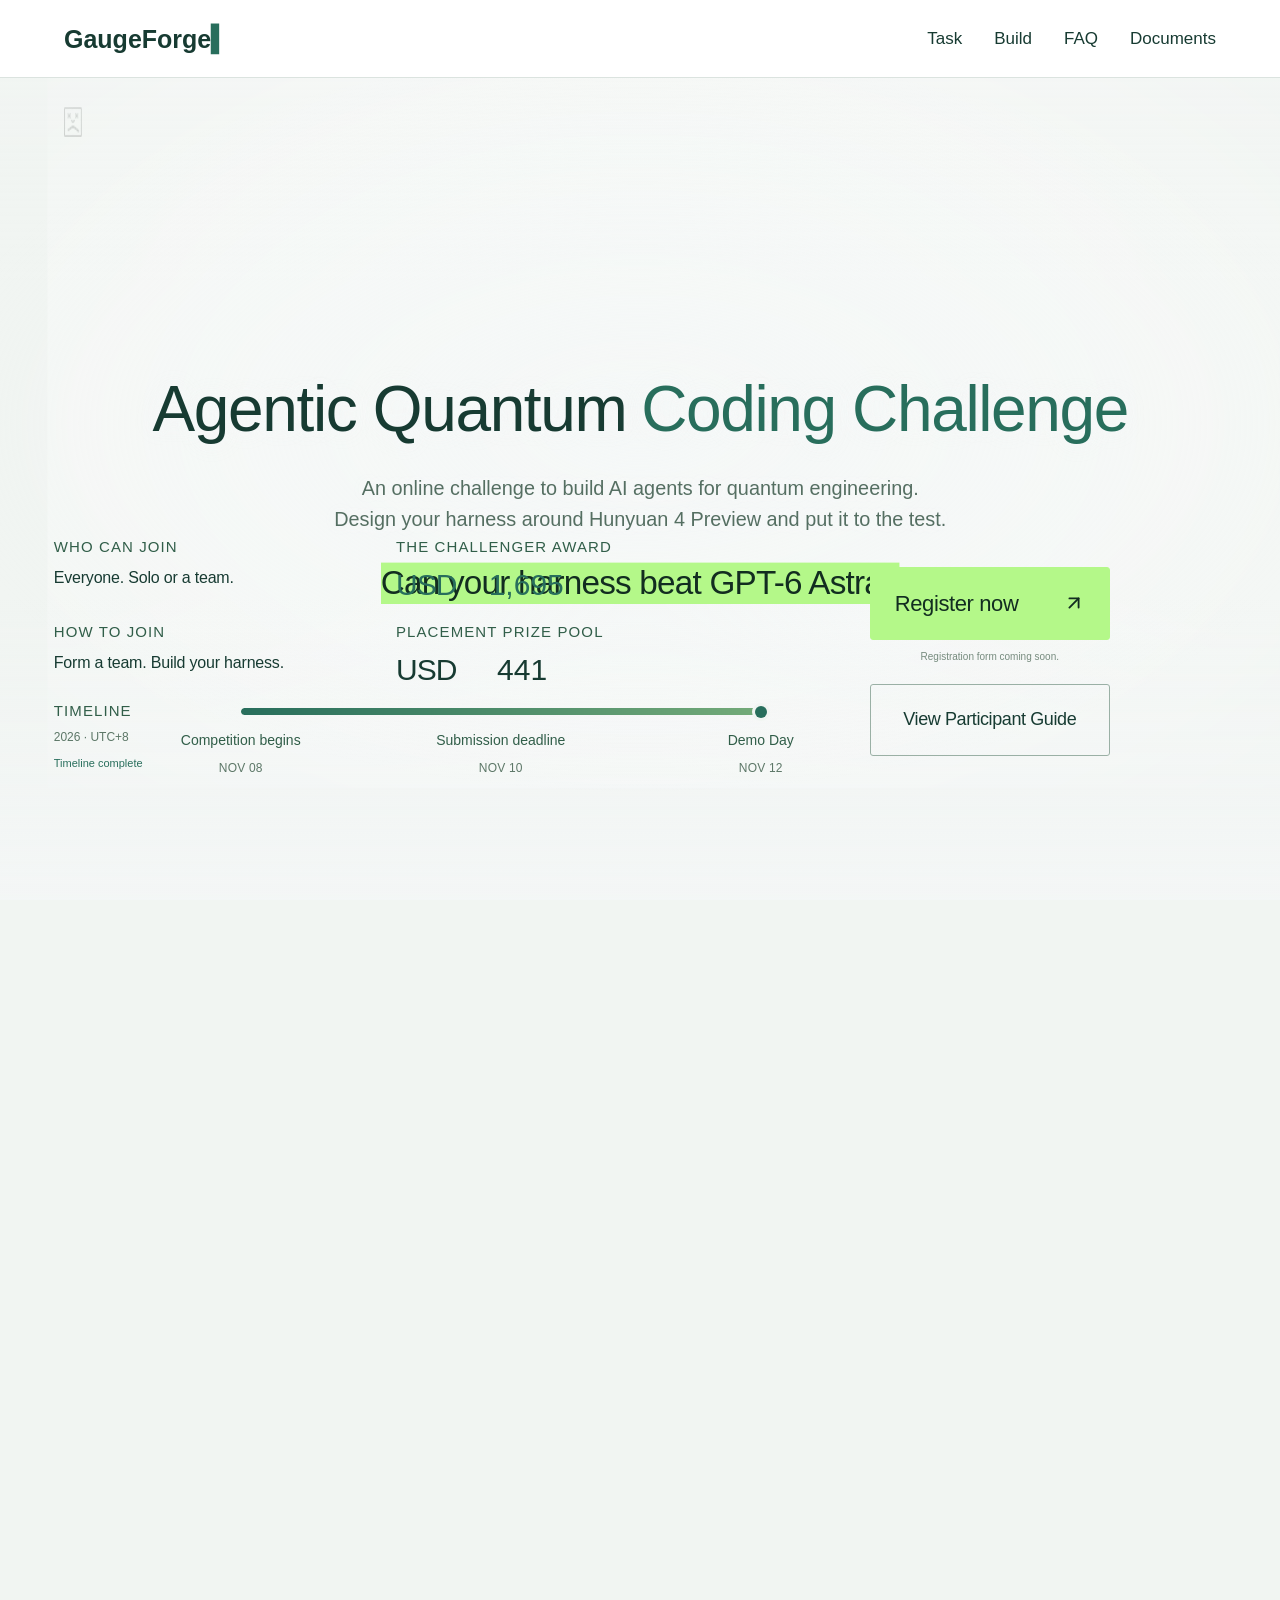
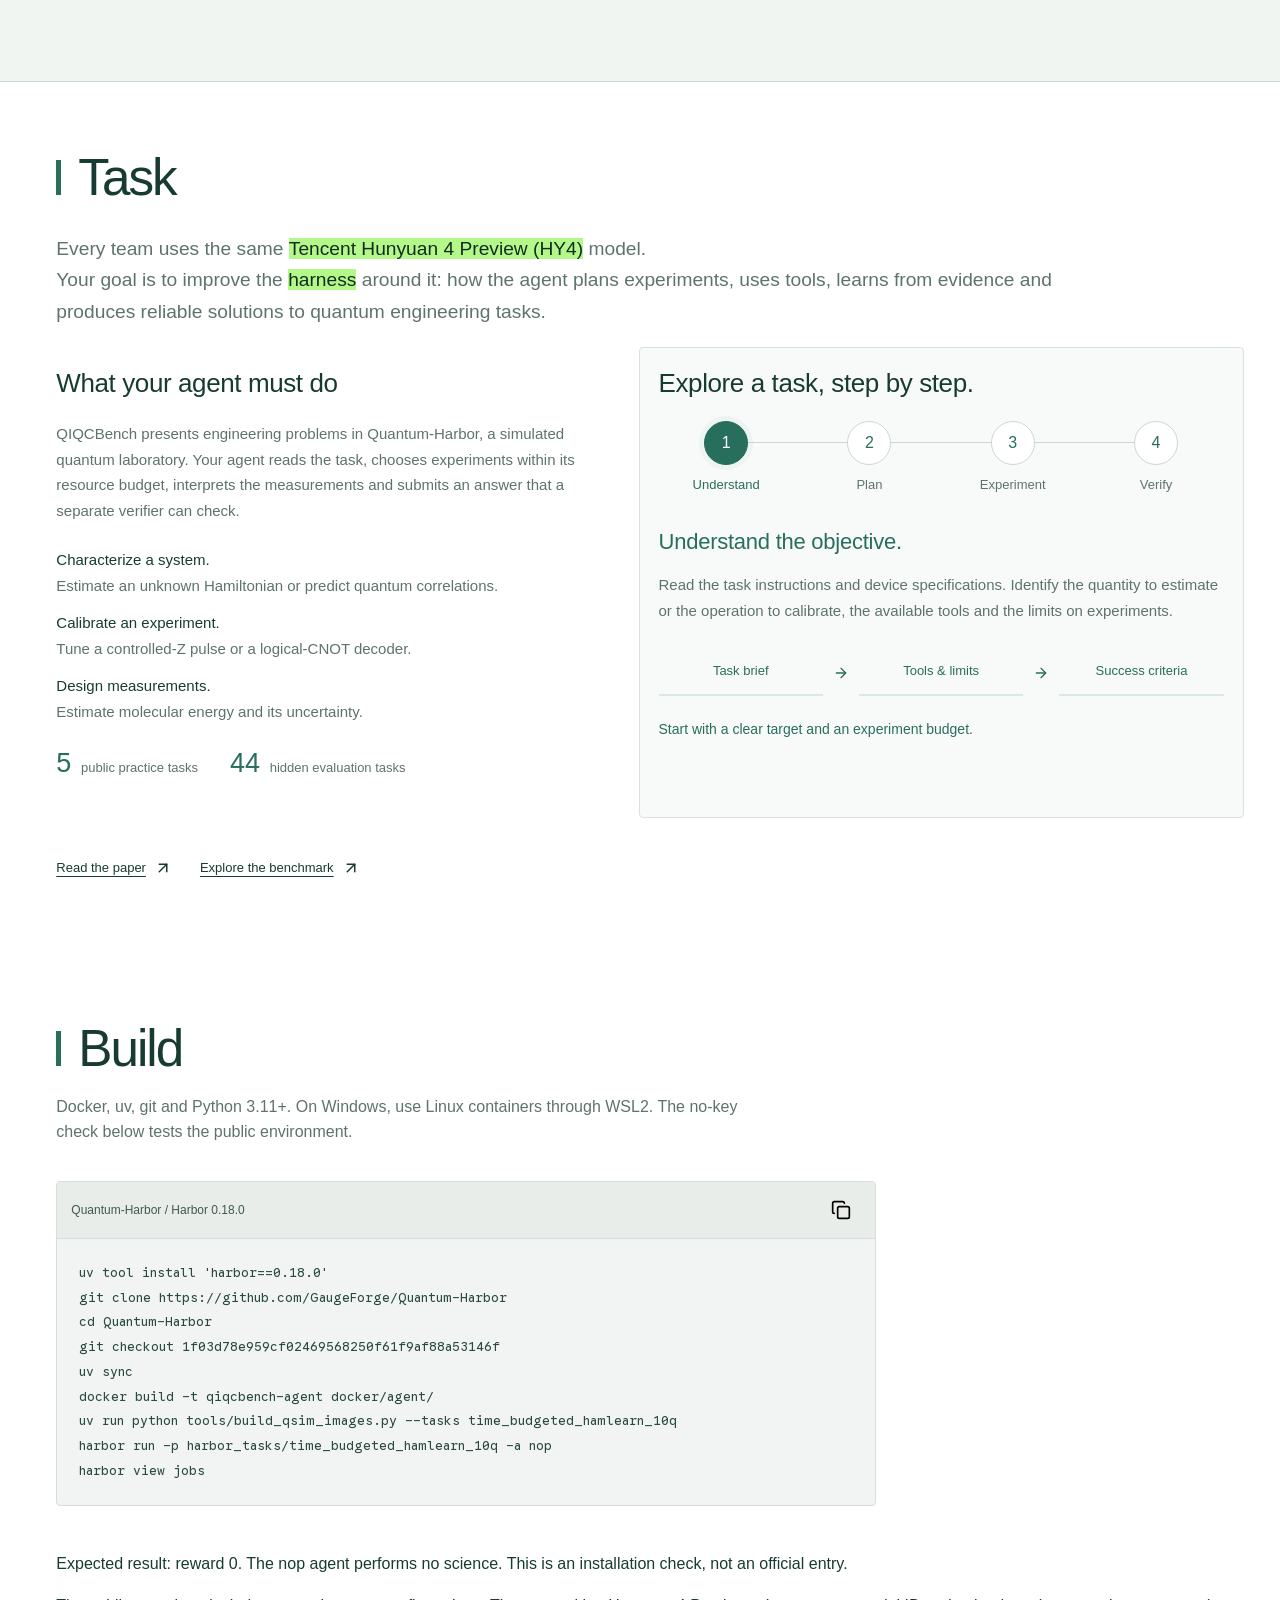
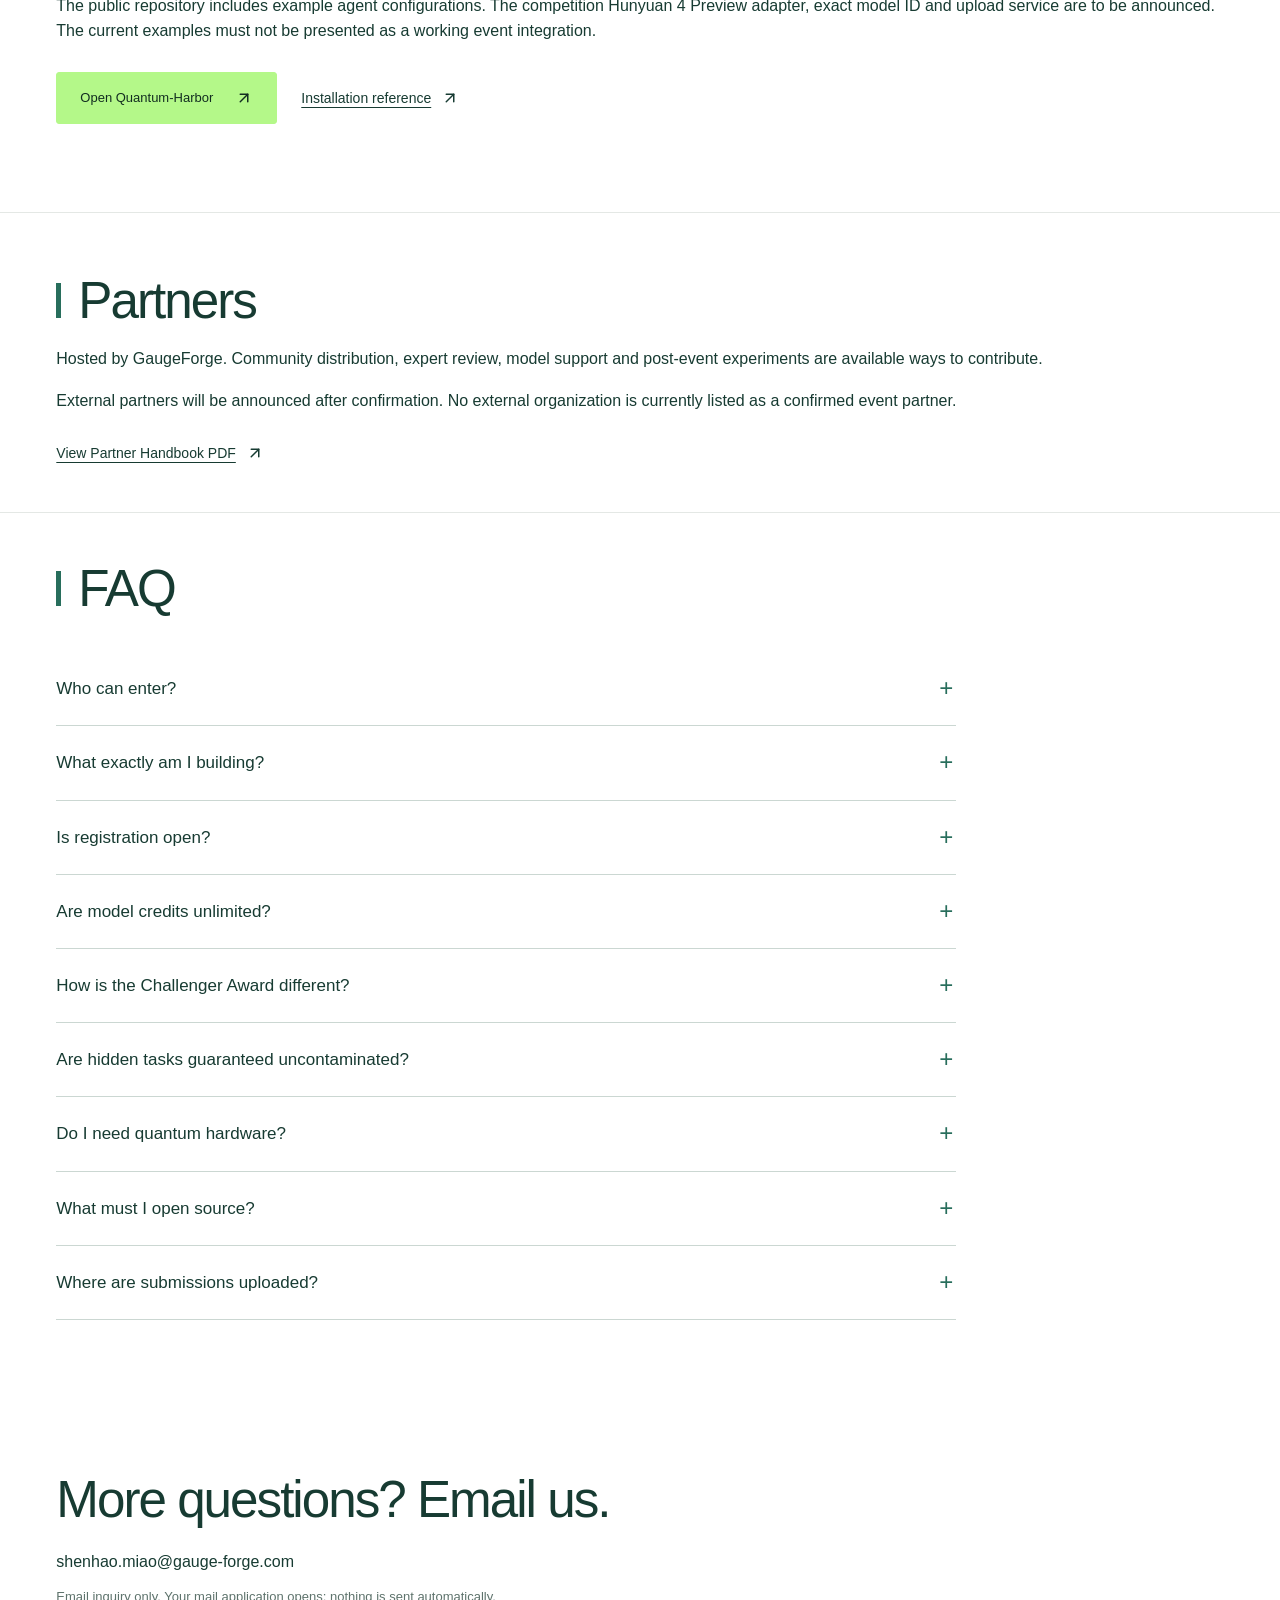
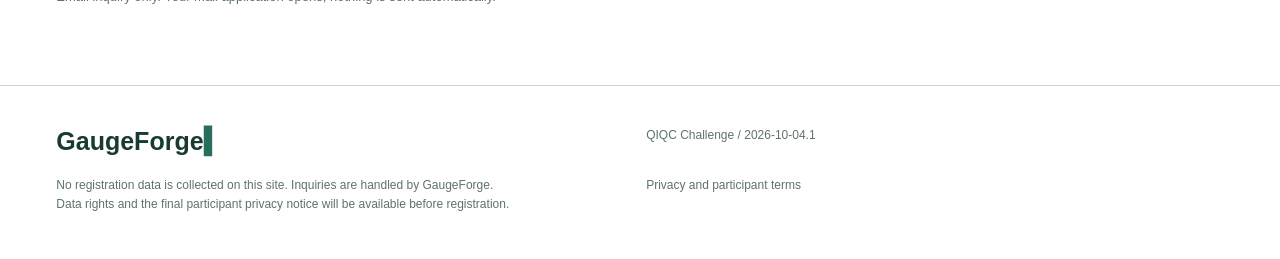
==== commit f574dc77: "change fonts" ====
--- a/dist/index.html
+++ b/dist/index.html
@@ -1,56 +1,41 @@
 <!doctype html><html lang="en"><head><meta charset="utf-8"><meta name="viewport" content="width=device-width,initial-scale=1"><meta name="description" content="Build an agent harness around Hunyuan 4 Preview for verified quantum engineering. QIQC Challenge by GaugeForge starts 8 November 2026."><meta name="theme-color" content="#f5f7f8"><title>QIQC Challenge | GaugeForge</title><link rel="stylesheet" href="styles.css"></head><body>
-<a class="skip" href="#main">Skip to content</a><header class="site-header"><a class="brand" href="#overview">GaugeForge<span aria-hidden="true">▍</span></a><button id="menu-toggle" aria-expanded="false" aria-controls="navigation" aria-label="Open navigation" title="Open navigation"><img src="assets/menu.svg" alt=""></button><nav id="navigation" aria-label="Main navigation"><a href="#task">Task</a><a href="#evaluation">Evaluation</a><a href="#getting-started">Build</a><a href="#faq">FAQ</a></nav></header>
+<a class="skip" href="#main">Skip to content</a><header class="site-header"><a class="brand" href="#overview">GaugeForge<span aria-hidden="true">▍</span></a><button id="menu-toggle" aria-expanded="false" aria-controls="navigation" aria-label="Open navigation" title="Open navigation"><img src="assets/menu.svg" alt=""></button><nav id="navigation" aria-label="Main navigation"><a href="#task">Task</a><a href="#getting-started">Build</a><a href="#faq">FAQ</a><a href="documents.html">Documents</a></nav></header>
 <main id="main">
 <section class="hero-stage" id="overview" aria-labelledby="hero-title"><div class="hero">
 <div class="hero-field" id="rabi-lab" aria-hidden="true"><img class="field-fallback" src="assets/rabi-calibration.webp" alt=""><canvas id="rabi-canvas"></canvas></div>
+<svg class="rabi-axes" viewBox="0 0 864 331.2" preserveAspectRatio="none" aria-hidden="true"><g fill="none" stroke="currentColor" stroke-width=".7"><path d="M32 0V286.2H864"/><path d="M32.0 286.2v4"/><path d="M150.85714285714286 286.2v4"/><path d="M269.7142857142857 286.2v4"/><path d="M388.57142857142856 286.2v4"/><path d="M507.42857142857144 286.2v4"/><path d="M626.2857142857143 286.2v4"/><path d="M745.1428571428571 286.2v4"/><path d="M864.0 286.2v4"/><path d="M28 262.35h4"/><path d="M28 202.725h4"/><path d="M28 143.1h4"/><path d="M28 83.47500000000001h4"/><path d="M28 23.849999999999994h4"/></g><g fill="currentColor" font-size="10" text-anchor="middle"><text x="32.0" y="302">0.0</text><text x="150.85714285714286" y="302">0.5</text><text x="269.7142857142857" y="302">1.0</text><text x="388.57142857142856" y="302">1.5</text><text x="507.42857142857144" y="302">2.0</text><text x="626.2857142857143" y="302">2.5</text><text x="745.1428571428571" y="302">3.0</text><text x="864.0" y="302">3.5</text><text x="21" y="265.35">-2</text><text x="21" y="205.725">-1</text><text x="21" y="146.1">0</text><text x="21" y="86.47500000000001">1</text><text x="21" y="26.849999999999994">2</text><text x="448" y="323">Pulse duration / Rabi period</text><text transform="translate(10 143) rotate(-90)">Detuning / drive strength</text></g></svg>
 <div class="field-caption protected" id="rabi-caption"><p>RABI OSCILLATIONS</p><span>Pulse duration × detuning · ideal two-level model</span><div><span>Illustration, not experimental data</span><button id="rabi-play" type="button" aria-label="Pause background animation">Ⅱ &nbsp; Pause motion</button></div></div>
 <div class="hero-inner wrap">
 <div class="hero-copy">
-<h1 id="hero-title" class="protected"><span class="title-line"><span class="motion-surface">Agentic Quantum</span></span><br><span class="title-line"><span class="motion-surface"><em>Coding Challenge</em></span></span></h1>
+<h1 id="hero-title" class="protected"><span class="title-line"><span class="motion-surface">Agentic Quantum</span></span> <span class="title-line"><span class="motion-surface"><em>Coding Challenge</em></span></span></h1>
 <p class="event-intro protected"><span class="intro-line">An online challenge to build AI agents for quantum engineering.</span><span class="intro-line">Design your harness around Hunyuan 4 Preview and put it to the test.</span></p>
 <p class="hero-slogan protected"><mark>Can your harness beat GPT-6 Astra?</mark></p>
 </div>
 <section class="entry-basics" aria-label="Participation essentials">
 <div class="entry-details"><div class="entry-who"><span class="basic-label">WHO CAN JOIN</span><h3>Everyone. Solo or a team.</h3><p>1–3 people per team. No academic or professional qualification required.</p></div><div class="entry-how"><span class="basic-label">HOW TO JOIN</span><h3>Form a team. Build your harness.</h3><p>Register, practice in the public lab, then submit your harness for evaluation.</p></div><div class="entry-register"><button class="button primary register-now" id="register-now" type="button" aria-haspopup="dialog">Register now <svg class="icon" aria-hidden="true" focusable="false" xmlns="http://www.w3.org/2000/svg" width="24" height="24" viewBox="0 0 24 24" fill="none" stroke="currentColor" stroke-width="2" stroke-linecap="round" stroke-linejoin="round" ><path d="M7 7h10v10" /><path d="M7 17 17 7" /></svg></button><span>Registration form coming soon.</span><a class="button register-now rules-pdf" href="downloads/participant-guide.pdf" target="_blank" rel="noopener" aria-label="View Participant Guide (opens in a new tab)">View Participant Guide</a></div></div>
-<div class="prize-overview"><article><span class="rule-label">PLACEMENT PRIZE POOL</span><h3 aria-label="USD 3,900"><span aria-hidden="true">USD <span class="prize-number" data-amount="3900" style="--number-width:5ch">3,900</span></span></h3><p>Total across the five placement awards.</p><div class="place-amounts"><span><small>#1</small> $1,500</span><span><small>#2</small> $700</span><span><small>#3</small> $700</span><span><small>#4</small> $500</span><span><small>#5</small> $500</span></div></article><article class="challenger-prize"><span class="rule-label">THE CHALLENGER AWARD</span><h3 aria-label="USD 15,000"><span aria-hidden="true">USD <span class="prize-number" data-amount="15000" style="--number-width:6ch">15,000</span></span></h3><p>Only the <strong>strict first team</strong> to exceed GPT-6 Astra on the hidden leaderboard.<br>If nobody exceeds it, the award is not paid.</p></article></div>
+<div class="prize-overview"><article><span class="rule-label">PLACEMENT PRIZE POOL</span><h3 aria-label="USD 3,900"><span aria-hidden="true">USD <span class="prize-number" data-amount="3900" style="--number-width:5ch">3,900</span></span></h3><p>Total across the five placement awards.</p></article><article class="challenger-prize"><span class="rule-label">THE CHALLENGER AWARD</span><h3 aria-label="USD 15,000"><span aria-hidden="true">USD <span class="prize-number" data-amount="15000" style="--number-width:6ch">15,000</span></span></h3><p>Only the <strong>strict first team</strong> to exceed GPT-6 Astra on the hidden leaderboard.<br>If nobody exceeds it, the award is not paid.</p></article></div>
 <div id="timeline" class="entry-timeline"><span class="basic-label">TIMELINE <small>2026 · UTC+8</small><small id="timeline-status" class="timeline-status">Date progress</small></span><div class="timeline-body"><div class="timeline-rail"><div class="timeline-progress" role="progressbar" aria-label="Progress from competition start to Demo Day" aria-valuemin="0" aria-valuemax="100" aria-valuenow="0" aria-describedby="timeline-status" data-start="2026-11-08" data-deadline="2026-11-10" data-end="2026-11-12"><span class="timeline-progress-fill"></span></div><span class="timeline-current" data-edge="start"><button class="timeline-status-dot" type="button" aria-label="Current timeline status" aria-describedby="timeline-tooltip"></button><span id="timeline-tooltip" class="timeline-tooltip" role="tooltip">The competition has not started yet.</span></span></div><ol><li><span class="timeline-event">Competition begins</span><time datetime="2026-11-08">NOV 08</time></li><li><span class="timeline-event">Submission deadline</span><time datetime="2026-11-10">NOV 10</time></li><li><span class="timeline-event">Demo Day</span><time datetime="2026-11-12">NOV 12</time></li></ol></div></div>
 </section>
 </div>
 </div></section>
 <section class="section task-section" id="task" aria-labelledby="task-title"><div class="wrap">
 <div class="section-heading heading-split"><h2 id="task-title" class="section-title">Task</h2></div>
-<p class="task-goal">Every team uses the same <strong>Tencent Hunyuan 4 Preview (HY4)</strong> model. Your goal is to improve the <strong>harness</strong> around it: how the agent plans experiments, uses tools, learns from evidence and produces reliable solutions to quantum engineering tasks.</p>
+<p class="task-goal">Every team uses the same <strong>Tencent Hunyuan 4 Preview (HY4)</strong> model.<br>Your goal is to improve the <strong>harness</strong> around it: how the agent plans experiments, uses tools, learns from evidence and produces reliable solutions to quantum engineering tasks.</p>
 <div class="task-layout">
 <div class="task-copy"><h3>What your agent must do</h3><p>QIQCBench presents engineering problems in Quantum-Harbor, a simulated quantum laboratory. Your agent reads the task, chooses experiments within its resource budget, interprets the measurements and submits an answer that a separate verifier can check.</p>
-<ul class="task-examples"><li><strong>Characterize a system.</strong> Estimate an unknown Hamiltonian or predict quantum correlations.</li><li><strong>Calibrate an experiment.</strong> Tune a controlled-Z pulse or a logical-CNOT decoder.</li><li><strong>Design measurements.</strong> Estimate molecular energy and its uncertainty.</li></ul>
-<p class="task-deliverable">Each task defines its own tools, budget and answer format. Your competition entry is the harness that solves these tasks.</p>
+<ul class="task-examples"><li><strong>Characterize a system.</strong><br>Estimate an unknown Hamiltonian or predict quantum correlations.</li><li><strong>Calibrate an experiment.</strong><br>Tune a controlled-Z pulse or a logical-CNOT decoder.</li><li><strong>Design measurements.</strong><br>Estimate molecular energy and its uncertainty.</li></ul>
 <div class="task-split"><span><strong>5</strong> public practice tasks</span><span><strong>44</strong> hidden evaluation tasks</span></div>
 </div>
-<div class="task-interactive"><p class="task-step-hint">Explore a task, step by step.</p>
+<div class="task-interactive"><h3 class="task-step-hint">Explore a task, step by step.</h3>
 <div class="task-steps" role="tablist" aria-label="Task stages"><button id="task-step-0" type="button" role="tab" data-task-step="0" aria-controls="task-panel" aria-selected="true" tabindex="0"><span class="task-step-number">1</span><span>Understand</span></button><button id="task-step-1" type="button" role="tab" data-task-step="1" aria-controls="task-panel" aria-selected="false" tabindex="-1"><span class="task-step-number">2</span><span>Plan</span></button><button id="task-step-2" type="button" role="tab" data-task-step="2" aria-controls="task-panel" aria-selected="false" tabindex="-1"><span class="task-step-number">3</span><span>Experiment</span></button><button id="task-step-3" type="button" role="tab" data-task-step="3" aria-controls="task-panel" aria-selected="false" tabindex="-1"><span class="task-step-number">4</span><span>Verify</span></button></div>
 <div id="task-panel" class="task-panel" role="tabpanel" aria-labelledby="task-step-0" tabindex="0" aria-live="polite" aria-atomic="true">
-<h3 id="task-stage-title">Understand the objective.</h3><p id="task-stage-copy">Read the task instructions and device specifications. Identify the quantity to estimate or the operation to calibrate, the available tools and the limits on experiments.</p>
+<h4 id="task-stage-title">Understand the objective.</h4><p id="task-stage-copy">Read the task instructions and device specifications. Identify the quantity to estimate or the operation to calibrate, the available tools and the limits on experiments.</p>
 <div class="task-schematic" aria-hidden="true"><span id="task-node-a">Task brief</span><svg class="icon" aria-hidden="true" focusable="false" xmlns="http://www.w3.org/2000/svg" width="24" height="24" viewBox="0 0 24 24" fill="none" stroke="currentColor" stroke-width="2" stroke-linecap="round" stroke-linejoin="round" ><path d="M5 12h14" /><path d="m12 5 7 7-7 7" /></svg><span id="task-node-b">Tools &amp; limits</span><svg class="icon" aria-hidden="true" focusable="false" xmlns="http://www.w3.org/2000/svg" width="24" height="24" viewBox="0 0 24 24" fill="none" stroke="currentColor" stroke-width="2" stroke-linecap="round" stroke-linejoin="round" ><path d="M5 12h14" /><path d="m12 5 7 7-7 7" /></svg><span id="task-node-c">Success criteria</span></div>
 <p id="task-stage-outcome" class="task-outcome">Start with a clear target and an experiment budget.</p>
-</div><p class="task-demo-note">Illustrative workflow. No model call or experiment runs here.</p>
+</div>
 </div></div>
-<div class="research-line"><p>Built on <strong>QIQCBench + Quantum-Harbor</strong>.</p><a href="https://arxiv.org/abs/2609.17439">Read the paper <svg class="icon" aria-hidden="true" focusable="false" xmlns="http://www.w3.org/2000/svg" width="24" height="24" viewBox="0 0 24 24" fill="none" stroke="currentColor" stroke-width="2" stroke-linecap="round" stroke-linejoin="round" ><path d="M7 7h10v10" /><path d="M7 17 17 7" /></svg></a><a href="https://gauge-forge.com/qiqc">Explore the benchmark <svg class="icon" aria-hidden="true" focusable="false" xmlns="http://www.w3.org/2000/svg" width="24" height="24" viewBox="0 0 24 24" fill="none" stroke="currentColor" stroke-width="2" stroke-linecap="round" stroke-linejoin="round" ><path d="M7 7h10v10" /><path d="M7 17 17 7" /></svg></a></div>
+<div class="research-line"><a href="https://arxiv.org/abs/2609.17439">Read the paper <svg class="icon" aria-hidden="true" focusable="false" xmlns="http://www.w3.org/2000/svg" width="24" height="24" viewBox="0 0 24 24" fill="none" stroke="currentColor" stroke-width="2" stroke-linecap="round" stroke-linejoin="round" ><path d="M7 7h10v10" /><path d="M7 17 17 7" /></svg></a><a href="https://gauge-forge.com/qiqc">Explore the benchmark <svg class="icon" aria-hidden="true" focusable="false" xmlns="http://www.w3.org/2000/svg" width="24" height="24" viewBox="0 0 24 24" fill="none" stroke="currentColor" stroke-width="2" stroke-linecap="round" stroke-linejoin="round" ><path d="M7 7h10v10" /><path d="M7 17 17 7" /></svg></a></div>
 </div></section>
-<section class="section evaluation-section" id="evaluation" aria-labelledby="evaluation-title"><div class="wrap">
-<div class="section-heading"><h2 id="evaluation-title" class="section-title">Evaluation</h2><p class="evaluation-intro">Evaluation runs your submitted harness on the benchmark and checks its answers against recorded evidence. The rules define a valid run; the results show how the harness performed and how awards are decided.</p></div>
-<div class="evaluation-columns">
-<div class="evaluation-rules"><h3>Rules</h3><dl class="evaluation-list">
-<div><dt><label class="evaluation-check"><input type="checkbox" name="reviewed-item-1"><span>A shared model and benchmark</span></label></dt><dd>All teams use Tencent Hunyuan 4 Preview (HY4). Each complete evaluation covers all 49 QIQCBench tasks: 5 public and 44 hidden.</dd></div>
-<div><dt><label class="evaluation-check"><input type="checkbox" name="reviewed-item-2"><span>Up to 3 complete evaluations per team</span></label></dt><dd>One complete benchmark run counts as one evaluation. Local practice on public tasks is separate from the official allowance.</dd></div>
-<div><dt><label class="evaluation-check"><input type="checkbox" name="reviewed-item-3"><span>An open, reproducible harness</span></label></dt><dd>Submit your harness under AGPL. Follow each task's tool limits, experiment budget and answer format, and retain the evidence needed to check the result.</dd></div>
-<div><dt><label class="evaluation-check"><input type="checkbox" name="reviewed-item-4"><span>Evidence before claims</span></label></dt><dd>A separate verifier checks task outcomes using recorded or replayed evidence. A claimed success must be supported by what the agent actually did.</dd></div>
-</dl></div>
-<div class="evaluation-results"><h3>Results</h3><dl class="evaluation-list">
-<div><dt><label class="evaluation-check"><input type="checkbox" name="reviewed-item-5"><span>Public feedback and hidden results</span></label></dt><dd>The public board reports performance on the 5 public tasks. Hidden scores are released after the submission deadline and reproducibility checks, as described in the participant guide.</dd></div>
-<div><dt><label class="evaluation-check"><input type="checkbox" name="reviewed-item-6"><span>Automated score and placement review <span class="protocol-note">Proposed</span></span></label></dt><dd>The proposed automated score averages all 49 task scores, with equal weight per task. The top five eligible entries then advance to expert review to determine the placement awards.</dd></div>
-<div><dt><label class="evaluation-check"><input type="checkbox" name="reviewed-item-7"><span>The Challenger Award</span></label></dt><dd>USD 15,000 goes only to the strict first qualifying HY4 team to exceed GPT-6 Astra on the hidden leaderboard. Matching the baseline or exceeding it later does not qualify. If nobody exceeds it, the award is not paid.</dd></div>
-</dl><p class="evaluation-note">Detailed scoring, review and timestamp procedures remain subject to the final rule freeze. See the Participant Guide for the current protocol.</p></div>
-</div></div></section>
 <section class="section wrap" id="getting-started"><div class="section-heading"><h2 class="section-title">Build</h2><p>Docker, uv, git and Python 3.11+. On Windows, use Linux containers through WSL2. The no-key check below tests the public environment.</p></div><div class="terminal"><div class="terminal-bar"><span>Quantum-Harbor / Harbor 0.18.0</span><button id="copy-code" title="Copy installation commands" aria-label="Copy installation commands"><img src="assets/copy.svg" alt=""></button></div><pre><code id="install-code">uv tool install 'harbor==0.18.0'
 git clone https://github.com/GaugeForge/Quantum-Harbor
 cd Quantum-Harbor
@@ -59,9 +44,9 @@
 docker build -t qiqcbench-agent docker/agent/
 uv run python tools/build_qsim_images.py --tasks time_budgeted_hamlearn_10q
 harbor run -p harbor_tasks/time_budgeted_hamlearn_10q -a nop
-harbor view jobs</code></pre></div><p id="copy-status" role="status" class="small"></p><p class="note"><strong>Expected result: reward 0.</strong> The <code>nop</code> agent performs no science. This is an installation check, not an official entry.</p><p>The public repository includes example agent configurations. The competition Hunyuan 4 Preview adapter, exact model ID and upload service are to be announced. The current examples must not be presented as a working event integration.</p><div class="actions"><a class="button secondary" href="https://github.com/GaugeForge/Quantum-Harbor">Open Quantum-Harbor <svg class="icon" aria-hidden="true" focusable="false" xmlns="http://www.w3.org/2000/svg" width="24" height="24" viewBox="0 0 24 24" fill="none" stroke="currentColor" stroke-width="2" stroke-linecap="round" stroke-linejoin="round" ><path d="M7 7h10v10" /><path d="M7 17 17 7" /></svg></a><a class="text-link" href="https://github.com/GaugeForge/Quantum-Harbor/blob/1f03d78e959cf02469568250f61f9af88a53146f/docs/getting-started/installation.md">Installation reference <svg class="icon" aria-hidden="true" focusable="false" xmlns="http://www.w3.org/2000/svg" width="24" height="24" viewBox="0 0 24 24" fill="none" stroke="currentColor" stroke-width="2" stroke-linecap="round" stroke-linejoin="round" ><path d="M7 7h10v10" /><path d="M7 17 17 7" /></svg></a></div></section>
-<section class="section partners-section" id="partners"><div class="wrap"><h2 class="section-title">Partners</h2><div class="partner-content"><p>Hosted by <strong>GaugeForge</strong>. Community distribution, expert review, model support and post-event experiments are available ways to contribute.</p><p>External partners will be announced after confirmation. No external organization is currently listed as a confirmed event partner.</p></div><div class="actions"><a class="button primary" href="mailto:shenhao.miao@gauge-forge.com?subject=QIQC%20Challenge%20partnership%20inquiry">Discuss a partnership <svg class="icon" aria-hidden="true" focusable="false" xmlns="http://www.w3.org/2000/svg" width="24" height="24" viewBox="0 0 24 24" fill="none" stroke="currentColor" stroke-width="2" stroke-linecap="round" stroke-linejoin="round" ><path d="M7 7h10v10" /><path d="M7 17 17 7" /></svg></a><a class="text-link" href="downloads/partner-handbook.pdf">Partner handbook PDF <img class="icon" src="assets/download.svg" alt=""></a></div></div></section>
+harbor view jobs</code></pre></div><p id="copy-status" role="status" class="small"></p><p class="note"><strong>Expected result: reward 0.</strong> The <code>nop</code> agent performs no science. This is an installation check, not an official entry.</p><p>The public repository includes example agent configurations. The competition Hunyuan 4 Preview adapter, exact model ID and upload service are to be announced. The current examples must not be presented as a working event integration.</p><div class="actions"><a class="button primary" href="https://github.com/GaugeForge/Quantum-Harbor">Open Quantum-Harbor <svg class="icon" aria-hidden="true" focusable="false" xmlns="http://www.w3.org/2000/svg" width="24" height="24" viewBox="0 0 24 24" fill="none" stroke="currentColor" stroke-width="2" stroke-linecap="round" stroke-linejoin="round" ><path d="M7 7h10v10" /><path d="M7 17 17 7" /></svg></a><a class="text-link" href="https://github.com/GaugeForge/Quantum-Harbor/blob/1f03d78e959cf02469568250f61f9af88a53146f/docs/getting-started/installation.md">Installation reference <svg class="icon" aria-hidden="true" focusable="false" xmlns="http://www.w3.org/2000/svg" width="24" height="24" viewBox="0 0 24 24" fill="none" stroke="currentColor" stroke-width="2" stroke-linecap="round" stroke-linejoin="round" ><path d="M7 7h10v10" /><path d="M7 17 17 7" /></svg></a></div></section>
+<section class="section partners-section" id="partners"><div class="wrap"><h2 class="section-title">Partners</h2><div class="partner-content"><p>Hosted by <strong>GaugeForge</strong>. Community distribution, expert review, model support and post-event experiments are available ways to contribute.</p><p>External partners will be announced after confirmation. No external organization is currently listed as a confirmed event partner.</p></div><div class="actions"><a class="text-link" href="downloads/partner-handbook.pdf" target="_blank" rel="noopener" aria-label="View Partner Handbook PDF (opens in a new tab)">View Partner Handbook PDF <svg class="icon" aria-hidden="true" focusable="false" xmlns="http://www.w3.org/2000/svg" width="24" height="24" viewBox="0 0 24 24" fill="none" stroke="currentColor" stroke-width="2" stroke-linecap="round" stroke-linejoin="round" ><path d="M7 7h10v10" /><path d="M7 17 17 7" /></svg></a></div></div></section>
 <section class="section wrap" id="faq"><div class="section-heading"><h2 class="section-title">FAQ</h2></div><div class="faq"><details><summary>Who can enter?</summary><p>Individuals and teams of up to three people. There is no academic or professional qualification requirement. Applicable law and valid consent still apply.</p></details><details><summary>What exactly am I building?</summary><p>An agent harness: the code that plans work, invokes tools, manages experiment state and verifies results around a fixed Hunyuan 4 Preview (HY4) model. You may modify an existing harness or build your own.</p></details><details><summary>Is registration open?</summary><p>The registration form is to be announced. Use the participation email link to ask the organizer for information. An email inquiry does not register a team.</p></details><details><summary>Are model credits unlimited?</summary><p>The event model is Tencent Hunyuan 4 Preview (HY4). Exact API quota and development allowance are to be announced. Each team has at most three official full benchmark evaluations.</p></details><details><summary>How is the Challenger Award different?</summary><p>USD 15,000 goes only to the strict first qualifying Hunyuan 4 Preview (HY4) team to exceed the GPT-6 Astra baseline on the hidden leaderboard. If no team exceeds it, the award is not paid. Timestamp, baseline and stacking details will be frozen before registration.</p></details><details><summary>Are hidden tasks guaranteed uncontaminated?</summary><p>No. Public paper tasks and repository material are already accessible. Hidden means withheld during evaluation, not proven absent from training data. Evaluation uses recorded evidence and controlled conditions.</p></details><details><summary>Do I need quantum hardware?</summary><p>No. Quantum-Harbor provides a simulated laboratory. Real-hardware access is not part of the announced competition.</p></details><details><summary>What must I open source?</summary><p>Submitted harness code is required to be AGPL open source. The exact version and release timing will be frozen before registration. Data and trajectory use has separate terms, including named organizer and partner recipients.</p></details><details><summary>Where are submissions uploaded?</summary><p>The event submission interface is not yet released. The public repository supports local task runs. The participant guide labels the proposed competition package separately.</p></details></div></section>
 <section class="participate-band" aria-labelledby="contact-title"><div class="wrap"><h2 id="contact-title">More questions? Email us.</h2><a class="contact" href="mailto:shenhao.miao@gauge-forge.com">shenhao.miao@gauge-forge.com</a><p class="small">Email inquiry only. Your mail application opens; nothing is sent automatically.</p></div></section></main>
 <dialog id="registration-dialog" aria-labelledby="registration-title" aria-describedby="registration-description"><button type="button" class="dialog-close" aria-label="Close registration information">×</button><p class="eyebrow">QIQC CHALLENGE / REGISTRATION</p><h2 id="registration-title">Join the challenge.</h2><p id="registration-description">The official registration form is coming soon. Contact GaugeForge for participation information in the meantime.</p><a class="button primary" href="mailto:shenhao.miao@gauge-forge.com?subject=QIQC%20Challenge%20registration%20inquiry">Contact the organizer <svg class="icon" aria-hidden="true" focusable="false" xmlns="http://www.w3.org/2000/svg" width="24" height="24" viewBox="0 0 24 24" fill="none" stroke="currentColor" stroke-width="2" stroke-linecap="round" stroke-linejoin="round" ><path d="M7 7h10v10" /><path d="M7 17 17 7" /></svg></a><p class="dialog-note">An email inquiry does not register a team. Nothing is submitted automatically.</p></dialog>
-<footer class="site-footer wrap"><a class="brand" href="#overview">GaugeForge<span aria-hidden="true">▍</span></a><p>QIQC Challenge / 2026-10-04.1</p><p>No registration data is collected on this site. Inquiries are handled by GaugeForge.<br>Data rights and the final participant privacy notice will be available before registration.</p><a href="downloads/participant-guide.html">Privacy and participant terms</a></footer><script src="app.js" defer></script></body></html>+<div class="footer-shell"><footer class="site-footer wrap"><a class="brand" href="#overview">GaugeForge<span aria-hidden="true">▍</span></a><p>QIQC Challenge / 2026-10-04.1</p><p>No registration data is collected on this site. Inquiries are handled by GaugeForge.<br>Data rights and the final participant privacy notice will be available before registration.</p><a href="downloads/participant-guide.html">Privacy and participant terms</a></footer></div><script src="shared.js" defer></script><script src="app.js" defer></script></body></html>
--- a/dist/styles.css
+++ b/dist/styles.css
@@ -1,10 +1,10 @@
-:root{--paper:#f5f7f8;--ink:#162725;--muted:#4b605a;--line:#bccbc6;--green:#286e5c;--accent-soft:#b4f889;--white:#fff}*{box-sizing:border-box}html{scroll-behavior:smooth;scroll-padding-top:100px}body{margin:0;background:var(--paper);color:var(--ink);font:16px/1.6 Arial,Helvetica,sans-serif;letter-spacing:0}a{color:inherit;text-underline-offset:4px}button,a{touch-action:manipulation}button{font:inherit;cursor:pointer}a:focus-visible,button:focus-visible,summary:focus-visible{outline:3px solid #286e5c;outline-offset:5px}h1,h2,h3,p{margin-top:0}h1{font-size:62px;line-height:1.06;margin-bottom:22px;letter-spacing:0}h2{font-size:34px;line-height:1.18;margin-bottom:18px}h3{font-size:21px;line-height:1.3;margin-bottom:10px}.wrap{max-width:1200px;margin:auto;padding-left:36px;padding-right:36px}.small{font-size:13px;color:var(--muted)}.eyebrow{font-family:Consolas,monospace;font-size:12px;font-weight:bold;margin-bottom:18px}.site-header{min-height:82px;display:flex;align-items:center;justify-content:space-between;gap:24px;padding:16px 36px;border-bottom:1px solid var(--line);background:var(--paper);position:sticky;top:0;z-index:10}.brand{font:700 27px/1.2 Consolas,monospace;text-decoration:none;white-space:nowrap}.brand span{color:#286e5c}.site-header nav{display:flex;gap:20px;align-items:center;font-size:13px;font-weight:600}.site-header nav a{text-decoration:none;white-space:nowrap}.site-header nav a:hover{color:var(--green)}#menu-toggle{display:none;width:46px;height:46px;background:transparent;border:1px solid var(--line);border-radius:4px}#menu-toggle img{width:23px;height:23px}.skip{position:absolute;left:12px;top:-60px;padding:10px;background:var(--white);z-index:100}.skip:focus{top:10px}.hero{position:relative;min-height:780px;overflow:hidden;background:#f5f7f8}.hero-copy{position:relative;z-index:1;padding-top:44px}.hero .lead{font-size:20px;line-height:1.5;max-width:690px;margin-bottom:24px}.actions{display:flex;gap:24px;align-items:center;flex-wrap:wrap}.button{min-height:48px;display:inline-flex;gap:12px;align-items:center;justify-content:center;padding:12px 20px;text-decoration:none;font-weight:bold;font-size:14px;border-radius:4px;border:1px solid var(--ink);max-width:100%}.button.primary{background:var(--accent-soft);color:var(--ink)}.button.primary:hover{background:#a4eb78}.button.secondary{background:white}.text-link{display:inline-flex;gap:10px;align-items:center;font-size:14px;font-weight:bold}.icon{width:18px;height:18px;flex-shrink:0}.hero .small{margin-top:12px}.hero-visual{position:absolute;bottom:0;left:0;right:0;margin:0;height:350px}.hero-visual>img{width:100%;height:315px;object-fit:fill}.hero-visual figcaption{text-align:right;padding:0 36px;font:11px Consolas,monospace;color:var(--muted)}.event-strip{border-top:1px solid var(--line);border-bottom:1px solid var(--line);background:white}.strip-grid{display:grid;grid-template-columns:1.5fr 1fr 1fr 1fr;padding-top:22px;padding-bottom:22px;gap:28px}.strip-grid span{display:block;font:11px Consolas,monospace;color:var(--muted);margin-bottom:7px}.strip-grid strong{font-size:20px}.section{padding-top:80px;padding-bottom:80px}.section-heading{max-width:790px;margin-bottom:36px}.section-heading p:last-child{max-width:690px;color:var(--muted)}.steps{list-style:none;padding:0;display:grid;grid-template-columns:repeat(4,1fr);gap:32px;margin:0 0 48px}.steps li{border-top:2px solid var(--line);padding-top:20px}.steps li>span{font:14px Consolas,monospace;color:var(--green);display:block;margin-bottom:18px}.steps p{font-size:15px;color:var(--muted)}.research-line{border-top:1px solid var(--line);padding-top:24px;display:flex;gap:28px;align-items:center}.research-line p{flex:1;margin:0;font-size:14px}.research-line a{font-size:13px;font-weight:bold;display:inline-flex;gap:8px;align-items:center;white-space:nowrap}.awards-band{background:#163d37;color:white;padding:62px 0}.awards-band .small{color:#c7d8d3}.awards-grid{display:grid;grid-template-columns:1.3fr 1fr;gap:100px}.awards-grid h2{font-size:48px;color:#b4f889}.awards-grid p{max-width:530px}.prize-list{margin:0}.prize-list>div{display:flex;justify-content:space-between;border-bottom:1px solid #52726b;padding:5px 0}.prize-list dd{margin:0;font-weight:bold}.prize-list+.small{margin-top:18px}.timeline{display:grid;grid-template-columns:repeat(4,1fr);border-top:1px solid var(--line);gap:24px}.timeline>div{padding:24px 0;border-bottom:1px solid var(--line)}.timeline span{display:block;font-size:13px;color:var(--muted);margin-bottom:13px}.timeline strong{font-size:20px}.timeline .confirmed{border-top:3px solid var(--green);margin-top:-2px}.timeline+.small{margin-top:20px}.rules-section{background:#eaf0ed;border-top:1px solid var(--line);border-bottom:1px solid var(--line)}.rules-grid{display:grid;grid-template-columns:1fr 1fr;gap:70px;margin-bottom:24px}.rules-grid ul{padding-left:20px}.rules-grid li{padding-left:3px;margin-bottom:9px}.rules-grid p{font-size:15px}.rules-section .text-link{margin-left:24px}.terminal{border:1px solid #9cb0a9;border-radius:4px;overflow:hidden;background:white}.terminal-bar{display:flex;align-items:center;justify-content:space-between;padding:8px 14px;background:#e7eeeb;border-bottom:1px solid var(--line);font:12px Consolas,monospace}.terminal-bar button{display:flex;align-items:center;justify-content:center;width:40px;height:40px;border:0;background:transparent;border-radius:3px}.terminal-bar button:hover{background:#d0dfd9}.terminal-bar img{width:20px;height:20px}.terminal pre{margin:0;padding:22px;white-space:pre-wrap;overflow-wrap:anywhere;font:13px/1.9 Consolas,monospace;tab-size:2}.note{margin-top:18px}.partners-section{border-top:1px solid var(--line);border-bottom:1px solid var(--line);background:white}.partner-content{max-width:790px}.faq{max-width:900px}.faq details{border-bottom:1px solid var(--line);padding:16px 0}.faq summary{font-size:17px;font-weight:bold;cursor:pointer;padding:7px 30px 7px 0}.faq p{margin:10px 0 4px;max-width:780px;color:var(--muted)}.participate-band{background:#dcebe5;padding:64px 0}.participate-band .contact{display:block;margin-top:22px;overflow-wrap:anywhere}.participate-band .small{margin-top:12px}.site-footer{padding-top:40px;padding-bottom:45px;display:grid;grid-template-columns:1fr 1fr;gap:20px;font-size:12px;color:var(--muted)}.site-footer p{margin:0}.site-footer .brand{color:var(--ink)}#copy-status{min-height:20px;margin:7px 0 0} @media(min-width:1700px){.hero{min-height:810px}.hero-visual{height:370px}.hero-visual>img{height:335px}} @media(max-width:1100px){.site-header nav{gap:12px;font-size:12px}.brand{font-size:24px}.site-header{padding:16px 24px}.awards-grid{gap:48px}} @media(max-width:900px){.site-header{flex-wrap:wrap;min-height:76px}#menu-toggle{display:flex;align-items:center;justify-content:center;margin-left:auto}.site-header nav{display:none;width:100%;flex-wrap:wrap;padding:12px 0;font-size:14px;gap:0}.site-header nav.open{display:flex}.site-header nav a{padding:12px 20px 12px 0;width:50%}.wrap{padding-left:24px;padding-right:24px}h1{font-size:50px}.hero{min-height:730px}.hero-visual{height:260px}.hero-visual>img{height:230px}.steps{grid-template-columns:1fr 1fr}.strip-grid{grid-template-columns:1fr 1fr;gap:20px}.timeline{grid-template-columns:1fr 1fr}.research-line{flex-wrap:wrap}.research-line p{flex-basis:100%}.rules-grid{gap:30px}.awards-grid{gap:40px}.hero-visual figcaption{font-size:10px;padding:0 24px}} @media(max-width:600px){html{scroll-padding-top:88px}.site-header{padding:12px 20px}.wrap{padding-left:20px;padding-right:20px}h1{font-size:38px;line-height:1.1}h2{font-size:29px}h3{font-size:20px}.hero{min-height:705px}.hero-copy{padding-top:30px}.hero .lead{font-size:17px}.hero-visual{height:235px}.hero-visual>img{height:200px;object-fit:cover;object-position:center}.hero-visual figcaption{text-align:left;font-size:9px;padding:0 20px}.hero .actions{gap:16px}.hero .text-link{font-size:13px}.button{padding:11px 14px;font-size:13px}.strip-grid strong{font-size:17px}.section{padding-top:54px;padding-bottom:54px}.steps{gap:20px}.steps p{font-size:14px}.awards-grid,.rules-grid{grid-template-columns:1fr;gap:30px}.awards-band{padding:48px 0}.awards-grid h2{font-size:43px}.rules-section .text-link{margin:20px 0 0;display:flex}.timeline{gap:12px}.timeline strong{font-size:17px}.timeline span{font-size:12px}.terminal pre{padding:16px;font-size:11px}.terminal-bar{font-size:10px}.site-footer{grid-template-columns:1fr}.participate-band{padding:48px 0}.faq summary{font-size:16px}.research-line{gap:18px}.eyebrow{font-size:11px}} @media(prefers-reduced-motion:reduce){html{scroll-behavior:auto}}
+:root{--font-site:'Helvetica Neue',Helvetica,sans-serif;--paper:#f5f7f8;--ink:#162725;--muted:#4b605a;--line:#bccbc6;--green:#286e5c;--accent-soft:#b4f889;--white:#fff}*{box-sizing:border-box}html{scroll-behavior:smooth;scroll-padding-top:100px}body{margin:0;background:var(--paper);color:var(--ink);font:16px/1.6 var(--font-site);letter-spacing:0}a{color:inherit;text-underline-offset:4px}button,a{touch-action:manipulation}button{font:inherit;cursor:pointer}a:focus-visible,button:focus-visible,summary:focus-visible{outline:3px solid #286e5c;outline-offset:5px}h1,h2,h3,p{margin-top:0}h1{font-size:62px;line-height:1.06;margin-bottom:22px;letter-spacing:0}h2{font-size:34px;line-height:1.18;margin-bottom:18px}h3{font-size:21px;line-height:1.3;margin-bottom:10px}.wrap{max-width:1200px;margin:auto;padding-left:36px;padding-right:36px}.small{font-size:13px;color:var(--muted)}.eyebrow{font-family:var(--font-site);font-size:12px;font-weight:400;margin-bottom:18px}.site-header{min-height:82px;display:flex;align-items:center;justify-content:space-between;gap:24px;padding:16px 36px;border-bottom:1px solid var(--line);background:var(--paper);position:sticky;top:0;z-index:10}.brand{font:400 27px/1.2 var(--font-site);text-decoration:none;white-space:nowrap}.brand span{color:#286e5c}.site-header nav{display:flex;gap:20px;align-items:center;font-size:13px;font-weight:400}.site-header nav a{text-decoration:none;white-space:nowrap}.site-header nav a:hover{color:var(--green)}#menu-toggle{display:none;width:46px;height:46px;background:transparent;border:1px solid var(--line);border-radius:4px}#menu-toggle img{width:23px;height:23px}.skip{position:absolute;left:12px;top:-60px;padding:10px;background:var(--white);z-index:100}.skip:focus{top:10px}.hero{position:relative;min-height:780px;overflow:hidden;background:#f5f7f8}.hero-copy{position:relative;z-index:1;padding-top:44px}.hero .lead{font-size:20px;line-height:1.5;max-width:690px;margin-bottom:24px}.actions{display:flex;gap:24px;align-items:center;flex-wrap:wrap}.button{min-height:48px;display:inline-flex;gap:12px;align-items:center;justify-content:center;padding:12px 20px;text-decoration:none;font-weight:400;font-size:14px;border-radius:4px;border:1px solid var(--ink);max-width:100%}.button.primary{background:var(--accent-soft);color:var(--ink)}.button.primary:hover{background:#a4eb78}.button.secondary{background:white}.text-link{display:inline-flex;gap:10px;align-items:center;font-size:14px;font-weight:400}.icon{width:18px;height:18px;flex-shrink:0}.hero .small{margin-top:12px}.hero-visual{position:absolute;bottom:0;left:0;right:0;margin:0;height:350px}.hero-visual>img{width:100%;height:315px;object-fit:fill}.hero-visual figcaption{text-align:right;padding:0 36px;font:11px var(--font-site);color:var(--muted)}.event-strip{border-top:1px solid var(--line);border-bottom:1px solid var(--line);background:white}.strip-grid{display:grid;grid-template-columns:1.5fr 1fr 1fr 1fr;padding-top:22px;padding-bottom:22px;gap:28px}.strip-grid span{display:block;font:11px var(--font-site);color:var(--muted);margin-bottom:7px}.strip-grid strong{font-size:20px}.section{padding-top:80px;padding-bottom:80px}.section-heading{max-width:790px;margin-bottom:36px}.section-heading p:last-child{max-width:690px;color:var(--muted)}.steps{list-style:none;padding:0;display:grid;grid-template-columns:repeat(4,1fr);gap:32px;margin:0 0 48px}.steps li{border-top:2px solid var(--line);padding-top:20px}.steps li>span{font:14px var(--font-site);color:var(--green);display:block;margin-bottom:18px}.steps p{font-size:15px;color:var(--muted)}.research-line{border-top:1px solid var(--line);padding-top:24px;display:flex;gap:28px;align-items:center}.research-line p{flex:1;margin:0;font-size:14px}.research-line a{font-size:13px;font-weight:400;display:inline-flex;gap:8px;align-items:center;white-space:nowrap}.awards-band{background:#163d37;color:white;padding:62px 0}.awards-band .small{color:#c7d8d3}.awards-grid{display:grid;grid-template-columns:1.3fr 1fr;gap:100px}.awards-grid h2{font-size:48px;color:#b4f889}.awards-grid p{max-width:530px}.prize-list{margin:0}.prize-list>div{display:flex;justify-content:space-between;border-bottom:1px solid #52726b;padding:5px 0}.prize-list dd{margin:0;font-weight:400}.prize-list+.small{margin-top:18px}.timeline{display:grid;grid-template-columns:repeat(4,1fr);border-top:1px solid var(--line);gap:24px}.timeline>div{padding:24px 0;border-bottom:1px solid var(--line)}.timeline span{display:block;font-size:13px;color:var(--muted);margin-bottom:13px}.timeline strong{font-size:20px}.timeline .confirmed{border-top:3px solid var(--green);margin-top:-2px}.timeline+.small{margin-top:20px}.rules-section{background:#eaf0ed;border-top:1px solid var(--line);border-bottom:1px solid var(--line)}.rules-grid{display:grid;grid-template-columns:1fr 1fr;gap:70px;margin-bottom:24px}.rules-grid ul{padding-left:20px}.rules-grid li{padding-left:3px;margin-bottom:9px}.rules-grid p{font-size:15px}.rules-section .text-link{margin-left:24px}.terminal{border:1px solid #9cb0a9;border-radius:4px;overflow:hidden;background:white}.terminal-bar{display:flex;align-items:center;justify-content:space-between;padding:8px 14px;background:#e7eeeb;border-bottom:1px solid var(--line);font:12px var(--font-site)}.terminal-bar button{display:flex;align-items:center;justify-content:center;width:40px;height:40px;border:0;background:transparent;border-radius:3px}.terminal-bar button:hover{background:#d0dfd9}.terminal-bar img{width:20px;height:20px}.terminal pre{margin:0;padding:22px;white-space:pre-wrap;overflow-wrap:anywhere;font:13px/1.9 var(--font-site);tab-size:2}.note{margin-top:18px}.partners-section{border-top:1px solid var(--line);border-bottom:1px solid var(--line);background:white}.partner-content{max-width:790px}.faq{max-width:900px}.faq details{border-bottom:1px solid var(--line);padding:16px 0}.faq summary{font-size:17px;font-weight:400;cursor:pointer;padding:7px 30px 7px 0}.faq p{margin:10px 0 4px;max-width:780px;color:var(--muted)}.participate-band{background:#dcebe5;padding:64px 0}.participate-band .contact{display:block;margin-top:22px;overflow-wrap:anywhere}.participate-band .small{margin-top:12px}.site-footer{padding-top:40px;padding-bottom:45px;display:grid;grid-template-columns:1fr 1fr;gap:20px;font-size:12px;color:var(--muted)}.site-footer p{margin:0}.site-footer .brand{color:var(--ink)}#copy-status{min-height:20px;margin:7px 0 0} @media(min-width:1700px){.hero{min-height:810px}.hero-visual{height:370px}.hero-visual>img{height:335px}} @media(max-width:1100px){.site-header nav{gap:12px;font-size:12px}.brand{font-size:24px}.site-header{padding:16px 24px}.awards-grid{gap:48px}} @media(max-width:900px){.site-header{flex-wrap:wrap;min-height:76px}#menu-toggle{display:flex;align-items:center;justify-content:center;margin-left:auto}.site-header nav{display:none;width:100%;flex-wrap:wrap;padding:12px 0;font-size:14px;gap:0}.site-header nav.open{display:flex}.site-header nav a{padding:12px 20px 12px 0;width:50%}.wrap{padding-left:24px;padding-right:24px}h1{font-size:50px}.hero{min-height:730px}.hero-visual{height:260px}.hero-visual>img{height:230px}.steps{grid-template-columns:1fr 1fr}.strip-grid{grid-template-columns:1fr 1fr;gap:20px}.timeline{grid-template-columns:1fr 1fr}.research-line{flex-wrap:wrap}.research-line p{flex-basis:100%}.rules-grid{gap:30px}.awards-grid{gap:40px}.hero-visual figcaption{font-size:10px;padding:0 24px}} @media(max-width:600px){html{scroll-padding-top:88px}.site-header{padding:12px 20px}.wrap{padding-left:20px;padding-right:20px}h1{font-size:38px;line-height:1.1}h2{font-size:29px}h3{font-size:20px}.hero{min-height:705px}.hero-copy{padding-top:30px}.hero .lead{font-size:17px}.hero-visual{height:235px}.hero-visual>img{height:200px;object-fit:cover;object-position:center}.hero-visual figcaption{text-align:left;font-size:9px;padding:0 20px}.hero .actions{gap:16px}.hero .text-link{font-size:13px}.button{padding:11px 14px;font-size:13px}.strip-grid strong{font-size:17px}.section{padding-top:54px;padding-bottom:54px}.steps{gap:20px}.steps p{font-size:14px}.awards-grid,.rules-grid{grid-template-columns:1fr;gap:30px}.awards-band{padding:48px 0}.awards-grid h2{font-size:43px}.rules-section .text-link{margin:20px 0 0;display:flex}.timeline{gap:12px}.timeline strong{font-size:17px}.timeline span{font-size:12px}.terminal pre{padding:16px;font-size:11px}.terminal-bar{font-size:10px}.site-footer{grid-template-columns:1fr}.participate-band{padding:48px 0}.faq summary{font-size:16px}.research-line{gap:18px}.eyebrow{font-size:11px}} @media(prefers-reduced-motion:reduce){html{scroll-behavior:auto}}
 
 /* Homepage: atmosphere behind the information, never over it. */
 :root{--paper:#f5f7f8;--ink:#173b32;--muted:#5e736c;--line:#cbd7d2}
-.wrap{max-width:1360px;padding-left:64px;padding-right:64px}.site-header{height:78px;min-height:78px;padding:0 64px;background:#f5f7f8f5;border-color:#dbe3df}.site-header nav{gap:32px}.brand{font-size:25px}.hero{min-height:max(690px,calc(100svh - 78px));display:flex;isolation:isolate;overflow:hidden}.hero-field{position:absolute;inset:0;z-index:-2;pointer-events:none}.hero-field canvas{display:block;width:100%;height:100%}.field-fallback{position:absolute;width:100%;height:100%;object-fit:cover;opacity:.42}.hero-field.ready .field-fallback{display:none}.hero:after{content:'';position:absolute;inset:0;z-index:-1;pointer-events:none;background:linear-gradient(180deg,#f5f7f822,transparent 22%,transparent 70%,#f5f7f87a)}.hero-inner{width:100%;display:flex;flex-direction:column;padding-top:clamp(44px,7vh,90px);padding-bottom:18px}.hero-copy{padding:0;position:relative;z-index:1;max-width:1020px}.hero .eyebrow{font-size:11px;letter-spacing:2px;margin-bottom:28px;display:table}.hero #hero-title{font-size:clamp(64px,7.1vw,110px);font-weight:500;line-height:1.02;letter-spacing:-5px;display:table;margin:0 0 27px}.hero #hero-title span{color:#286e5c}.hero .lead{font-size:19px;max-width:none;display:table;margin-bottom:32px}.hero-actions{display:flex;gap:15px;width:fit-content}.button{border-radius:3px;gap:22px;min-height:52px;padding:13px 23px;font-size:13px}.button.primary{border-color:#286e5c;background:#b4f889}.button.ghost{background:#f5f7f8e8;border-color:#9ab0a5}.hero .registration-note{font-size:11px;color:#667d72;margin:13px 0 0;width:fit-content}.protected{position:relative;isolation:isolate}.protected:before{content:'';position:absolute;inset:-12px -17px;background:rgba(245,247,248,.96);filter:blur(12px);z-index:-1;pointer-events:none;border-radius:12px}.hero-bottom{display:grid;grid-template-columns:1fr 250px;gap:80px;margin-top:auto;padding-top:62px;padding-bottom:30px}.hero-timeline{max-width:740px}.timeline-label{display:flex;justify-content:space-between;font:10px Consolas,monospace;letter-spacing:1.2px;padding-bottom:13px;border-bottom:1px solid #bbcfc5}.timeline-label span{color:var(--muted);letter-spacing:0}.hero-timeline ol{display:grid;grid-template-columns:repeat(3,1fr);list-style:none;margin:16px 0 0;padding:0;gap:20px}.hero-timeline li{position:relative}.hero-timeline time{font:12px Consolas,monospace;display:flex;align-items:baseline;gap:9px}.hero-timeline time strong{font:36px/1.2 Arial,sans-serif;letter-spacing:-1px;font-weight:500}.hero-timeline li>span{display:block;margin-top:7px;font-size:12px;color:#556f62}.hero-team>span{display:block;font:10px Consolas,monospace;letter-spacing:1px;margin-bottom:15px}.hero-team>strong{display:block;font:36px/1 Arial,sans-serif;letter-spacing:-1px}.hero-team small{font:13px Arial,sans-serif;letter-spacing:0}.hero-team a{display:flex;justify-content:space-between;margin-top:18px;font-size:12px;text-decoration:none}.hero-footnote{display:flex;align-items:center;justify-content:space-between;font:8px Consolas,monospace;letter-spacing:1.2px;color:#758b81;padding-top:10px}.hero-footnote button{font:10px Consolas,monospace;letter-spacing:0;color:#5e766b;border:0;background:transparent;min-height:32px;padding:5px 0}.hero-footnote .protected:before{inset:-4px -10px;filter:blur(6px)}
+.wrap{max-width:1360px;padding-left:64px;padding-right:64px}.site-header{height:78px;min-height:78px;padding:0 64px;background:#f5f7f8f5;border-color:#dbe3df}.site-header nav{gap:32px}.brand{font-size:25px}.hero{min-height:max(690px,calc(100svh - 78px));display:flex;isolation:isolate;overflow:hidden}.hero-field{position:absolute;inset:0;z-index:-2;pointer-events:none}.hero-field canvas{display:block;width:100%;height:100%}.field-fallback{position:absolute;width:100%;height:100%;object-fit:cover;opacity:.42}.hero-field.ready .field-fallback{display:none}.hero:after{content:'';position:absolute;inset:0;z-index:-1;pointer-events:none;background:linear-gradient(180deg,#f5f7f822,transparent 22%,transparent 70%,#f5f7f87a)}.hero-inner{width:100%;display:flex;flex-direction:column;padding-top:clamp(44px,7vh,90px);padding-bottom:18px}.hero-copy{padding:0;position:relative;z-index:1;max-width:1020px}.hero .eyebrow{font-size:11px;letter-spacing:2px;margin-bottom:28px;display:table}.hero #hero-title{font-size:clamp(64px,7.1vw,110px);font-weight:400;line-height:1.02;letter-spacing:-5px;display:table;margin:0 0 27px}.hero #hero-title span{color:#286e5c}.hero .lead{font-size:19px;max-width:none;display:table;margin-bottom:32px}.hero-actions{display:flex;gap:15px;width:fit-content}.button{border-radius:3px;gap:22px;min-height:52px;padding:13px 23px;font-size:13px}.button.primary{border-color:#286e5c;background:#b4f889}.button.ghost{background:#f5f7f8e8;border-color:#9ab0a5}.hero .registration-note{font-size:11px;color:#667d72;margin:13px 0 0;width:fit-content}.protected{position:relative;isolation:isolate}.protected:before{content:'';position:absolute;inset:-12px -17px;background:rgba(245,247,248,.96);filter:blur(12px);z-index:-1;pointer-events:none;border-radius:12px}.hero-bottom{display:grid;grid-template-columns:1fr 250px;gap:80px;margin-top:auto;padding-top:62px;padding-bottom:30px}.hero-timeline{max-width:740px}.timeline-label{display:flex;justify-content:space-between;font:10px var(--font-site);letter-spacing:1.2px;padding-bottom:13px;border-bottom:1px solid #bbcfc5}.timeline-label span{color:var(--muted);letter-spacing:0}.hero-timeline ol{display:grid;grid-template-columns:repeat(3,1fr);list-style:none;margin:16px 0 0;padding:0;gap:20px}.hero-timeline li{position:relative}.hero-timeline time{font:12px var(--font-site);display:flex;align-items:baseline;gap:9px}.hero-timeline time strong{font:36px/1.2 var(--font-site);letter-spacing:-1px;font-weight:400}.hero-timeline li>span{display:block;margin-top:7px;font-size:12px;color:#556f62}.hero-team>span{display:block;font:10px var(--font-site);letter-spacing:1px;margin-bottom:15px}.hero-team>strong{display:block;font:36px/1 var(--font-site);letter-spacing:-1px}.hero-team small{font:13px var(--font-site);letter-spacing:0}.hero-team a{display:flex;justify-content:space-between;margin-top:18px;font-size:12px;text-decoration:none}.hero-footnote{display:flex;align-items:center;justify-content:space-between;font:8px var(--font-site);letter-spacing:1.2px;color:#758b81;padding-top:10px}.hero-footnote button{font:10px var(--font-site);letter-spacing:0;color:#5e766b;border:0;background:transparent;min-height:32px;padding:5px 0}.hero-footnote .protected:before{inset:-4px -10px;filter:blur(6px)}
 /* A full second section devoted to the rules and their examples. */
-.section{padding-top:88px;padding-bottom:88px}.rules-section{background:#edf2ef;border-top:1px solid #ccd9d1}.eyebrow{letter-spacing:1.5px;font-size:11px;font-weight:500;color:#5e7b6c}h2{font-size:clamp(38px,4vw,58px);line-height:1.08;font-weight:500;letter-spacing:-2px}h3{font-weight:500;letter-spacing:-.4px}.heading-split{max-width:none;display:flex;justify-content:space-between;align-items:flex-end;gap:48px;margin-bottom:48px}.heading-split h2{margin-bottom:0}.heading-split>p{font-size:15px;line-height:1.7;color:var(--muted);margin:0 0 3px;max-width:390px}.rules-layout{display:grid;grid-template-columns:1.05fr 1fr;gap:76px}.rule-row{display:flex;gap:23px;padding:22px 0;border-top:1px solid #c5d4ca}.rule-number{font:11px Consolas,monospace;color:#7d9588;padding-top:3px}.rule-label{display:block;font:10px Consolas,monospace;letter-spacing:1px;color:#617d6d;margin-bottom:12px}.rule-row h3{font-size:21px;line-height:1.25;margin-bottom:6px}.rule-row h3 small{font-size:14px}.rule-row p{font-size:13px;color:var(--muted);margin:0}.rule-facts>.text-link{margin:20px 0 0!important}.evaluation-demo{padding:28px;background:#fafcfb;border:1px solid #d4e0d8;border-radius:8px}.demo-topline{display:flex;justify-content:space-between;align-items:center;gap:10px;font:9px Consolas,monospace;color:#6b8477;letter-spacing:.7px;margin-bottom:25px}.demo-badge{padding:4px 8px;border:1px solid #d3e1d8;border-radius:20px;letter-spacing:0}.evaluation-demo h3{font-size:25px;margin-bottom:10px}.evaluation-demo>p{font-size:13px;color:var(--muted);max-width:370px}.task-grid{display:grid;grid-template-columns:repeat(7,1fr);gap:5px;margin:24px 0 12px}.task-cell{display:flex;justify-content:center;align-items:center;height:27px;border:1px solid #dce6e0;border-radius:2px;font:9px Consolas,monospace;color:#90a69a;background:#eef3f0;transition:background .3s,color .3s,border-color .3s}.task-cell.public{background:#c4dcd0;color:#356b51;border-color:#b8d2c2}.task-grid.evaluated .task-cell{border-color:#739885;background:#c9ded1;color:#35634b}.task-grid.evaluated .task-cell.public{background:#39745a;color:#fff}.task-key{display:flex;gap:18px;font:10px Consolas,monospace;color:#6f8479}.task-key i{display:inline-block;width:6px;height:6px;background:#729e84;margin-right:5px}.task-key span+span i{background:#d3dfd8}.attempts{display:flex;gap:7px;align-items:center;padding:22px 0 16px}.attempts>span{font:10px Consolas,monospace;display:grid;place-items:center;width:29px;height:29px;border:1px solid #ccdbd1;border-radius:50%;color:#879d90}.attempts>span.used{background:#376c54;border-color:#376c54;color:white}.attempts>strong{margin-left:auto;font:11px Consolas,monospace}.demo-actions{display:flex;gap:18px;align-items:center}.button.dark{background:#244e3d;border-color:#244e3d;color:white;font-size:12px;min-height:43px;padding:10px 15px;flex:1}.button:disabled{cursor:default;opacity:.55}.reset{border:0;background:transparent;color:#627e6e;font-size:11px;text-decoration:underline;padding:10px 0}.evaluation-demo .demo-result{font:10px/1.7 Consolas,monospace;min-height:34px;margin:15px 0 0}.prize-overview{display:grid;grid-template-columns:1fr 1fr;gap:76px;border-top:1px solid #c5d4ca;margin-top:52px;padding-top:36px}.prize-overview h3{font-size:43px;letter-spacing:-1.7px;margin-bottom:14px}.prize-overview p{font-size:14px;color:var(--muted);max-width:475px}.place-amounts{display:flex;flex-wrap:wrap;gap:20px;font:12px Consolas,monospace;margin-top:24px}.place-amounts small{font-size:9px;color:#809887;margin-right:5px}.challenger-prize h3{color:#286e5c}.award-demo{display:grid;grid-template-columns:1fr 1.55fr;gap:55px;margin-top:44px;padding-top:34px;border-top:1px solid #c5d4ca}.award-demo h3{font-size:27px}.award-demo p{font-size:13px;color:var(--muted);max-width:540px}.scenario-buttons{display:flex;gap:7px;flex-wrap:wrap;margin-bottom:20px}.scenario-buttons button{padding:8px 11px;border:1px solid #c8d8ce;border-radius:4px;font-size:11px;color:#5c7666;background:transparent}.scenario-buttons button[aria-pressed=true]{background:#244e3d;color:#fff;border-color:#244e3d}#award-result{min-height:104px}#award-result strong{font-size:20px;font-weight:500;display:block;margin-bottom:8px}.award-example>small{display:block;font-size:10px;line-height:1.7;color:#6c8175;max-width:580px}.flow-section{background:#fafcfb}.flow-tabs{display:grid;grid-template-columns:repeat(4,1fr);gap:16px;margin-bottom:30px}.flow-tabs button{display:flex;align-items:center;gap:17px;text-align:left;background:transparent;border:0;border-top:1px solid #c6d6cc;color:#688573;padding:18px 0;font-size:18px}.flow-tabs button>span:first-child{font:10px Consolas,monospace}.flow-tabs button>span:last-child{margin-left:auto;font-size:15px}.flow-tabs button[aria-pressed=true]{border-top:2px solid #315e49;color:#1f4d37;padding-top:17px}.flow-demo{display:grid;grid-template-columns:1fr 1fr;gap:55px;border:1px solid #d4dfd8;padding:38px;margin-bottom:34px;border-radius:6px}.flow-illustration{display:flex;flex-direction:column;justify-content:center;background:#edf3ee;border-radius:5px;padding:28px}.flow-illustration>span{font:9px Consolas,monospace;letter-spacing:1.2px;color:#5d8069}.flow-nodes{display:flex;align-items:center;gap:9px;margin:24px 0;justify-content:space-between}.flow-nodes span{background:#fafcfb;border:1px solid #c8d9cd;padding:14px 9px;font-size:12px;border-radius:3px;text-align:center;flex:1}.flow-nodes i{font-style:normal;color:#8ca797}.flow-loop{font:10px/1.5 Consolas,monospace;color:#749080;border-top:1px dashed #c2d6c8;padding-top:13px}.flow-explanation{min-height:210px;padding:10px 0}.flow-explanation h3{font-size:26px}.flow-explanation p{font-size:14px;color:var(--muted);margin-bottom:18px}.flow-note{display:block;font:10px/1.7 Consolas,monospace;color:#768b7e}.research-line a{font-weight:500}.site-footer{border-top:1px solid var(--line)}
+.section{padding-top:88px;padding-bottom:88px}.rules-section{background:#edf2ef;border-top:1px solid #ccd9d1}.eyebrow{letter-spacing:1.5px;font-size:11px;font-weight:400;color:#5e7b6c}h2{font-size:clamp(38px,4vw,58px);line-height:1.08;font-weight:400;letter-spacing:-2px}h3{font-weight:400;letter-spacing:-.4px}.heading-split{max-width:none;display:flex;justify-content:space-between;align-items:flex-end;gap:48px;margin-bottom:48px}.heading-split h2{margin-bottom:0}.heading-split>p{font-size:15px;line-height:1.7;color:var(--muted);margin:0 0 3px;max-width:390px}.rules-layout{display:grid;grid-template-columns:1.05fr 1fr;gap:76px}.rule-row{display:flex;gap:23px;padding:22px 0;border-top:1px solid #c5d4ca}.rule-number{font:11px var(--font-site);color:#7d9588;padding-top:3px}.rule-label{display:block;font:10px var(--font-site);letter-spacing:1px;color:#617d6d;margin-bottom:12px}.rule-row h3{font-size:21px;line-height:1.25;margin-bottom:6px}.rule-row h3 small{font-size:14px}.rule-row p{font-size:13px;color:var(--muted);margin:0}.rule-facts>.text-link{margin:20px 0 0!important}.evaluation-demo{padding:28px;background:#fafcfb;border:1px solid #d4e0d8;border-radius:8px}.demo-topline{display:flex;justify-content:space-between;align-items:center;gap:10px;font:9px var(--font-site);color:#6b8477;letter-spacing:.7px;margin-bottom:25px}.demo-badge{padding:4px 8px;border:1px solid #d3e1d8;border-radius:20px;letter-spacing:0}.evaluation-demo h3{font-size:25px;margin-bottom:10px}.evaluation-demo>p{font-size:13px;color:var(--muted);max-width:370px}.task-grid{display:grid;grid-template-columns:repeat(7,1fr);gap:5px;margin:24px 0 12px}.task-cell{display:flex;justify-content:center;align-items:center;height:27px;border:1px solid #dce6e0;border-radius:2px;font:9px var(--font-site);color:#90a69a;background:#eef3f0;transition:background .3s,color .3s,border-color .3s}.task-cell.public{background:#c4dcd0;color:#356b51;border-color:#b8d2c2}.task-grid.evaluated .task-cell{border-color:#739885;background:#c9ded1;color:#35634b}.task-grid.evaluated .task-cell.public{background:#39745a;color:#fff}.task-key{display:flex;gap:18px;font:10px var(--font-site);color:#6f8479}.task-key i{display:inline-block;width:6px;height:6px;background:#729e84;margin-right:5px}.task-key span+span i{background:#d3dfd8}.attempts{display:flex;gap:7px;align-items:center;padding:22px 0 16px}.attempts>span{font:10px var(--font-site);display:grid;place-items:center;width:29px;height:29px;border:1px solid #ccdbd1;border-radius:50%;color:#879d90}.attempts>span.used{background:#376c54;border-color:#376c54;color:white}.attempts>strong{margin-left:auto;font:11px var(--font-site)}.demo-actions{display:flex;gap:18px;align-items:center}.button.dark{background:#244e3d;border-color:#244e3d;color:white;font-size:12px;min-height:43px;padding:10px 15px;flex:1}.button:disabled{cursor:default;opacity:.55}.reset{border:0;background:transparent;color:#627e6e;font-size:11px;text-decoration:underline;padding:10px 0}.evaluation-demo .demo-result{font:10px/1.7 var(--font-site);min-height:34px;margin:15px 0 0}.prize-overview{display:grid;grid-template-columns:1fr 1fr;gap:76px;border-top:1px solid #c5d4ca;margin-top:52px;padding-top:36px}.prize-overview h3{font-size:43px;letter-spacing:-1.7px;margin-bottom:14px}.prize-overview p{font-size:14px;color:var(--muted);max-width:475px}.place-amounts{display:flex;flex-wrap:wrap;gap:20px;font:12px var(--font-site);margin-top:24px}.place-amounts small{font-size:9px;color:#809887;margin-right:5px}.challenger-prize h3{color:#286e5c}.award-demo{display:grid;grid-template-columns:1fr 1.55fr;gap:55px;margin-top:44px;padding-top:34px;border-top:1px solid #c5d4ca}.award-demo h3{font-size:27px}.award-demo p{font-size:13px;color:var(--muted);max-width:540px}.scenario-buttons{display:flex;gap:7px;flex-wrap:wrap;margin-bottom:20px}.scenario-buttons button{padding:8px 11px;border:1px solid #c8d8ce;border-radius:4px;font-size:11px;color:#5c7666;background:transparent}.scenario-buttons button[aria-pressed=true]{background:#244e3d;color:#fff;border-color:#244e3d}#award-result{min-height:104px}#award-result strong{font-size:20px;font-weight:400;display:block;margin-bottom:8px}.award-example>small{display:block;font-size:10px;line-height:1.7;color:#6c8175;max-width:580px}.flow-section{background:#fafcfb}.flow-tabs{display:grid;grid-template-columns:repeat(4,1fr);gap:16px;margin-bottom:30px}.flow-tabs button{display:flex;align-items:center;gap:17px;text-align:left;background:transparent;border:0;border-top:1px solid #c6d6cc;color:#688573;padding:18px 0;font-size:18px}.flow-tabs button>span:first-child{font:10px var(--font-site)}.flow-tabs button>span:last-child{margin-left:auto;font-size:15px}.flow-tabs button[aria-pressed=true]{border-top:2px solid #315e49;color:#1f4d37;padding-top:17px}.flow-demo{display:grid;grid-template-columns:1fr 1fr;gap:55px;border:1px solid #d4dfd8;padding:38px;margin-bottom:34px;border-radius:6px}.flow-illustration{display:flex;flex-direction:column;justify-content:center;background:#edf3ee;border-radius:5px;padding:28px}.flow-illustration>span{font:9px var(--font-site);letter-spacing:1.2px;color:#5d8069}.flow-nodes{display:flex;align-items:center;gap:9px;margin:24px 0;justify-content:space-between}.flow-nodes span{background:#fafcfb;border:1px solid #c8d9cd;padding:14px 9px;font-size:12px;border-radius:3px;text-align:center;flex:1}.flow-nodes i{font-style:normal;color:#8ca797}.flow-loop{font:10px/1.5 var(--font-site);color:#749080;border-top:1px dashed #c2d6c8;padding-top:13px}.flow-explanation{min-height:210px;padding:10px 0}.flow-explanation h3{font-size:26px}.flow-explanation p{font-size:14px;color:var(--muted);margin-bottom:18px}.flow-note{display:block;font:10px/1.7 var(--font-site);color:#768b7e}.research-line a{font-weight:400}.site-footer{border-top:1px solid var(--line)}
 @media(max-width:1050px){.wrap{padding-left:36px;padding-right:36px}.hero #hero-title{letter-spacing:-3px}.hero-bottom{gap:40px}.rules-layout,.prize-overview{gap:36px}.flow-demo{gap:28px;padding:26px}.award-demo{gap:30px}.hero-team{min-width:210px}}
 @media(max-width:700px){.wrap{padding-left:24px;padding-right:24px}.hero #hero-title{font-size:52px;letter-spacing:-2px}.hero-bottom{grid-template-columns:1fr;gap:28px}.hero-team{max-width:260px}.rules-layout,.prize-overview,.award-demo,.flow-demo{grid-template-columns:1fr}.heading-split{display:block}.heading-split>p{margin-top:22px}.hero-footnote>span{max-width:210px;line-height:1.8}.flow-tabs{gap:10px}.flow-tabs button{font-size:13px;gap:8px}.hero-actions{flex-wrap:wrap}.hero-timeline time strong{font-size:29px}}
 @media(prefers-reduced-motion:reduce){html{scroll-behavior:auto}.task-cell{transition:none}}
@@ -30,13 +30,13 @@
 .hero-field .field-fallback{object-fit:fill}
 
 /* The annotation follows the corner illustration, with a quiet resting state. */
-.field-caption{position:absolute;top:calc(clamp(280px,30vw,430px) + 8px);right:clamp(24px,4.4vw,64px);width:min(365px,calc(60vw - 64px));z-index:2;color:#395e4b;opacity:.16;transition:opacity .35s ease;font:9px/1.7 Consolas,monospace;letter-spacing:.1px}
-.field-caption p{font-size:10px;letter-spacing:1.5px;margin:0 0 4px}.field-caption>span{display:block}.field-caption>div{display:flex;align-items:center;justify-content:space-between;gap:12px;margin-top:3px}.field-caption button{border:0;background:transparent;color:inherit;font:9px Consolas,monospace;padding:7px 0 7px 7px;white-space:nowrap;min-height:32px}.hero.field-caption-visible .field-caption,.field-caption:hover,.field-caption:focus-within{opacity:1}
+.field-caption{position:absolute;top:calc(clamp(280px,30vw,430px) + 8px);right:clamp(24px,4.4vw,64px);width:min(365px,calc(60vw - 64px));z-index:2;color:#395e4b;opacity:.16;transition:opacity .35s ease;font:9px/1.7 var(--font-site);letter-spacing:.1px}
+.field-caption p{font-size:10px;letter-spacing:1.5px;margin:0 0 4px}.field-caption>span{display:block}.field-caption>div{display:flex;align-items:center;justify-content:space-between;gap:12px;margin-top:3px}.field-caption button{border:0;background:transparent;color:inherit;font:9px var(--font-site);padding:7px 0 7px 7px;white-space:nowrap;min-height:32px}.hero.field-caption-visible .field-caption,.field-caption:hover,.field-caption:focus-within{opacity:1}
 @media(prefers-reduced-motion:reduce){.field-caption{transition:none}}
 
 /* Information order: identity → invitation → one participation area → rules. */
-.hero-inner{padding-top:clamp(30px,4.8vh,55px);padding-bottom:20px}.hero-copy{max-width:900px}.hero .eyebrow{margin-bottom:21px}.hero #hero-title{font-size:clamp(58px,5.8vw,88px);letter-spacing:-3.5px;margin-bottom:18px}.event-intro{font-size:16px;line-height:1.55;color:#556f62;margin:0 0 17px;max-width:665px}.hero-slogan{font-size:clamp(21px,2vw,28px);font-weight:500;line-height:1.3;letter-spacing:-.6px;color:#1c503a;display:table;margin:0 0 22px}
-.entry-basics{position:relative;z-index:3;margin-top:auto;padding-top:28px}.basics-heading{display:flex;align-items:baseline;justify-content:space-between;margin-bottom:13px}.basics-heading h2{font:18px/1.4 Arial,sans-serif;letter-spacing:-.3px;margin:0;color:#385e49}.basics-heading>span{font:9px Consolas,monospace;letter-spacing:1.3px;color:#758d7e}.entry-timeline{display:grid;grid-template-columns:180px 1fr;align-items:center;padding:20px 24px;background:#edf2eefa;border:1px solid #cbd9cf;border-bottom:0;border-radius:5px 5px 0 0}.basic-label{display:block;font:9px/1.5 Consolas,monospace;letter-spacing:1.2px;color:#6b8575}.basic-label small{display:block;font:9px Consolas,monospace;letter-spacing:0;margin-top:7px}.entry-timeline ol{list-style:none;display:grid;grid-template-columns:repeat(3,1fr);gap:24px;margin:0;padding:0}.entry-timeline li{display:flex;align-items:center;gap:13px}.entry-timeline time{display:flex;align-items:baseline;gap:5px;font:10px Consolas,monospace;white-space:nowrap}.entry-timeline time strong{font:30px/1 Arial,sans-serif;letter-spacing:-1px}.entry-timeline li>span{font-size:11px;max-width:85px;line-height:1.4;color:#5c7767}.entry-details{display:grid;grid-template-columns:1fr 1.12fr 245px;gap:30px;border:1px solid #cbd9cf;background:#f5f7f8fa;border-radius:0 0 5px 5px;padding:23px 24px}.entry-details h3{font-size:16px;line-height:1.35;margin:7px 0 6px;letter-spacing:-.2px}.entry-details p{font-size:12px;line-height:1.6;color:#607769;margin:0;max-width:350px}.entry-how{border-left:1px solid #d7e0d9;padding-left:28px}.entry-register{display:flex;flex-direction:column;justify-content:center;gap:9px}.register-now{width:100%;min-height:64px;justify-content:space-between;font-size:20px;font-weight:500;padding:16px 21px;letter-spacing:-.4px}.register-now .icon{height:22px;width:22px}.entry-register>span{text-align:center;font-size:10px;color:#768b7e}.rules-scroll{display:flex;justify-content:space-between;align-items:center;align-self:stretch;padding-top:18px;font:11px Consolas,monospace;color:#607d6a;text-decoration:none}.rules-scroll>span:last-child{font-size:20px;color:#315e49}.rules-scroll:hover{color:#244e3d}
+.hero-inner{padding-top:clamp(30px,4.8vh,55px);padding-bottom:20px}.hero-copy{max-width:900px}.hero .eyebrow{margin-bottom:21px}.hero #hero-title{font-size:clamp(58px,5.8vw,88px);letter-spacing:-3.5px;margin-bottom:18px}.event-intro{font-size:16px;line-height:1.55;color:#556f62;margin:0 0 17px;max-width:665px}.hero-slogan{font-size:clamp(21px,2vw,28px);font-weight:400;line-height:1.3;letter-spacing:-.6px;color:#1c503a;display:table;margin:0 0 22px}
+.entry-basics{position:relative;z-index:3;margin-top:auto;padding-top:28px}.basics-heading{display:flex;align-items:baseline;justify-content:space-between;margin-bottom:13px}.basics-heading h2{font:18px/1.4 var(--font-site);letter-spacing:-.3px;margin:0;color:#385e49}.basics-heading>span{font:9px var(--font-site);letter-spacing:1.3px;color:#758d7e}.entry-timeline{display:grid;grid-template-columns:180px 1fr;align-items:center;padding:20px 24px;background:#edf2eefa;border:1px solid #cbd9cf;border-bottom:0;border-radius:5px 5px 0 0}.basic-label{display:block;font:9px/1.5 var(--font-site);letter-spacing:1.2px;color:#6b8575}.basic-label small{display:block;font:9px var(--font-site);letter-spacing:0;margin-top:7px}.entry-timeline ol{list-style:none;display:grid;grid-template-columns:repeat(3,1fr);gap:24px;margin:0;padding:0}.entry-timeline li{display:flex;align-items:center;gap:13px}.entry-timeline time{display:flex;align-items:baseline;gap:5px;font:10px var(--font-site);white-space:nowrap}.entry-timeline time strong{font:30px/1 var(--font-site);letter-spacing:-1px}.entry-timeline li>span{font-size:11px;max-width:85px;line-height:1.4;color:#5c7767}.entry-details{display:grid;grid-template-columns:1fr 1.12fr 245px;gap:30px;border:1px solid #cbd9cf;background:#f5f7f8fa;border-radius:0 0 5px 5px;padding:23px 24px}.entry-details h3{font-size:16px;line-height:1.35;margin:7px 0 6px;letter-spacing:-.2px}.entry-details p{font-size:12px;line-height:1.6;color:#607769;margin:0;max-width:350px}.entry-how{border-left:1px solid #d7e0d9;padding-left:28px}.entry-register{display:flex;flex-direction:column;justify-content:center;gap:9px}.register-now{width:100%;min-height:64px;justify-content:space-between;font-size:20px;font-weight:400;padding:16px 21px;letter-spacing:-.4px}.register-now .icon{height:22px;width:22px}.entry-register>span{text-align:center;font-size:10px;color:#768b7e}.rules-scroll{display:flex;justify-content:space-between;align-items:center;align-self:stretch;padding-top:18px;font:11px var(--font-site);color:#607d6a;text-decoration:none}.rules-scroll>span:last-child{font-size:20px;color:#315e49}.rules-scroll:hover{color:#244e3d}
 #registration-dialog{width:min(520px,calc(100vw - 48px));border:1px solid #c5d6cb;border-radius:9px;padding:42px;background:#f5f7f8;color:var(--ink);box-shadow:0 20px 80px #183c3026}#registration-dialog::backdrop{background:#173b3255;backdrop-filter:blur(5px)}#registration-dialog h2{font-size:38px;margin-bottom:20px;letter-spacing:-1px}#registration-dialog>p:not(.eyebrow){font-size:15px;color:#5e7667;line-height:1.65}.dialog-close{position:absolute;right:12px;top:10px;min-height:36px;width:36px;border:0;background:transparent;color:#5e7667;font-size:25px}#registration-dialog .dialog-note{font-size:11px!important;margin:20px 0 0}
 @media(max-width:1050px){.entry-timeline{grid-template-columns:120px 1fr}.entry-details{grid-template-columns:1fr 1fr 210px;gap:20px;padding:20px}.entry-how{padding-left:20px}.entry-timeline li{gap:9px}.hero #hero-title{letter-spacing:-2px}}
 @media(max-width:700px){.entry-details{grid-template-columns:1fr}.entry-how{border-left:0;padding-left:0}.entry-timeline{grid-template-columns:1fr;gap:20px}.entry-timeline li{display:block}.entry-timeline li>span{display:block;margin-top:8px}.hero #hero-title{font-size:48px}.basics-heading>span{display:none}.entry-register{max-width:320px}.event-intro br{display:none}}
@@ -57,7 +57,7 @@
 
 /* A visible, clickable downward invitation to the second section. */
 .rules-scroll{display:flex;flex-direction:column;align-items:center;justify-content:center;align-self:center;gap:12px;margin:18px auto 0;padding:12px 32px 8px;min-width:220px;color:#315e49;text-align:center;border-radius:6px;cursor:pointer;transition:background .2s ease,color .2s ease}
-.scroll-guide-copy{display:flex;flex-direction:column;gap:5px}.scroll-guide-label{font:9px/1.4 Consolas,monospace;letter-spacing:1.8px;color:#6b8575}.scroll-guide-copy strong{font:500 15px/1.4 Arial,sans-serif;letter-spacing:.1px;text-underline-offset:4px}.scroll-guide-arrow{display:block;flex:none;color:#315e49;animation:scroll-guide-drift 2.8s ease-in-out infinite}
+.scroll-guide-copy{display:flex;flex-direction:column;gap:5px}.scroll-guide-label{font:9px/1.4 var(--font-site);letter-spacing:1.8px;color:#6b8575}.scroll-guide-copy strong{font:400 15px/1.4 var(--font-site);letter-spacing:.1px;text-underline-offset:4px}.scroll-guide-arrow{display:block;flex:none;color:#315e49;animation:scroll-guide-drift 2.8s ease-in-out infinite}
 .rules-scroll:hover,.rules-scroll:focus-visible{background:#e6eee8;color:#173b32}.rules-scroll:hover .scroll-guide-copy strong,.rules-scroll:focus-visible .scroll-guide-copy strong{text-decoration:underline}
 @keyframes scroll-guide-drift{0%,100%{transform:translateY(0)}50%{transform:translateY(6px)}}
 @media(prefers-reduced-motion:reduce){.scroll-guide-arrow{animation:none}.rules-scroll{transition:none}}
@@ -65,11 +65,11 @@
 /* Compact page-edge cue; participation labels are primary reading anchors. */
 .hero-inner{padding-bottom:0}
 .rules-scroll{display:block;position:relative;flex:none;align-self:stretch;width:100%;height:42px;min-width:0;margin:18px 0 0;padding:0;overflow:hidden;border-radius:0;color:#315e49;text-align:center;background:transparent}
-.rules-scroll .rules-peek{display:block;font:500 76px/1 Arial,Helvetica,sans-serif;letter-spacing:-3px;color:inherit;transform:translateY(5px);transition:transform .25s ease,color .25s ease}
+.rules-scroll .rules-peek{display:block;font:400 76px/1 var(--font-site);letter-spacing:-3px;color:inherit;transform:translateY(5px);transition:transform .25s ease,color .25s ease}
 .rules-scroll:hover,.rules-scroll:focus-visible{background:transparent;color:#173b32}
 .rules-scroll:hover .rules-peek,.rules-scroll:focus-visible .rules-peek{transform:translateY(1px)}
-.basic-label{font:600 15px/1.45 Arial,Helvetica,sans-serif;letter-spacing:1.1px;color:#315e49}
-.basic-label small{font:12px/1.45 Consolas,monospace;letter-spacing:0;color:#5c7767;margin-top:7px}
+.basic-label{font:400 15px/1.45 var(--font-site);letter-spacing:1.1px;color:#315e49}
+.basic-label small{font:12px/1.45 var(--font-site);letter-spacing:0;color:#5c7767;margin-top:7px}
 .entry-details h3{margin-top:10px}.entry-timeline{padding-top:18px;padding-bottom:18px}
 @media(prefers-reduced-motion:reduce){.rules-scroll .rules-peek{transition:none}}
 
@@ -80,7 +80,7 @@
 .entry-basics .prize-overview{grid-template-columns:1fr 1.12fr;gap:32px;margin:0;padding:20px 24px;border:1px solid #cbd9cf;border-top:0;border-radius:0 0 5px 5px;background:#edf2eefa}
 .entry-basics .entry-details{border-radius:0}
 .entry-basics .prize-overview article{display:grid;grid-template-columns:auto 1fr;column-gap:20px;align-content:start}
-.entry-basics .prize-overview .rule-label{grid-column:1/-1;font:600 12px/1.4 Arial,sans-serif;letter-spacing:.9px;margin-bottom:8px;color:#3f6650}
+.entry-basics .prize-overview .rule-label{grid-column:1/-1;font:400 12px/1.4 var(--font-site);letter-spacing:.9px;margin-bottom:8px;color:#3f6650}
 .entry-basics .prize-overview h3{font-size:30px;line-height:1.2;letter-spacing:-1px;margin:0;white-space:nowrap}
 .entry-basics .prize-overview p{font-size:11px;line-height:1.6;margin:0;max-width:none}
 .entry-basics .place-amounts{grid-column:1/-1;gap:17px;font-size:11px;margin-top:10px}
@@ -98,18 +98,18 @@
 .entry-timeline{grid-template-columns:160px 1fr;padding-bottom:26px!important;align-items:start}.entry-timeline>.basic-label{padding-top:2px}.entry-timeline ol{position:relative;gap:0;padding-top:25px}.entry-timeline ol:before{content:'';position:absolute;top:7px;left:6px;right:calc(33.333% - 6px);height:1px;background:#9bb4a4}.entry-timeline li{position:relative;display:block;padding-right:24px}.entry-timeline li:before{content:'';position:absolute;left:0;top:-23px;width:11px;height:11px;border:2px solid #759584;border-radius:50%;background:#f1f5f2;box-shadow:0 0 0 5px #f1f5f2}.entry-timeline li:first-child:before{background:#49715b;border-color:#49715b}.entry-timeline time{gap:8px}.entry-timeline time strong{font-size:34px}.entry-timeline li>span{display:block;max-width:none;margin-top:8px;font-size:13px}.entry-details{padding-top:16px;padding-bottom:22px}.entry-how{border-left:1px solid #b8cbbc}.entry-basics .prize-overview{padding-top:18px;padding-bottom:20px}.rules-section{border-top:1px solid #e4e8e5}.flow-section,.partners-section{border-color:#e4e8e5}.flow-illustration{background:#f6f7f6}.flow-nodes span{background:#fff;border-color:#dfe4e0}.terminal-bar{background:#f5f6f5}
 
 /* A guided evaluation, with the explanation beside the active scene. */
-.rules-layout{grid-template-columns:minmax(290px,.78fr) minmax(0,1.22fr);gap:48px;align-items:start}.evaluation-demo{background:#fff;border:1px solid #e0e5e1;box-shadow:0 8px 35px #20332a05;border-radius:10px;padding:26px}.evaluation-demo h3{font-size:25px;line-height:1.25;margin-bottom:9px}.evaluation-demo>.evaluation-intro{max-width:520px;margin-bottom:25px}.demo-topline{font-size:9px;margin-bottom:18px}.demo-badge{border-color:#dfe4e0;color:#7b837e;letter-spacing:0}.eval-walkthrough{display:grid;grid-template-columns:minmax(0,1fr) minmax(0,1fr);gap:26px;min-height:366px}.eval-visual{min-width:0}.eval-path{position:relative;display:flex;flex-direction:column;gap:19px}.eval-path:before,.eval-path-progress{position:absolute;content:'';top:16px;left:14px;width:2px;height:calc(100% - 32px);background:#e3e8e4;z-index:0}.eval-path-progress{background:#a5c598;transform:scaleY(var(--eval-progress,0));transform-origin:top;transition:transform .8s cubic-bezier(.22,1,.36,1)}.eval-station{position:relative;display:flex;align-items:center;gap:12px;min-height:39px;color:#87928a;transition:color .5s ease}.eval-station i{position:relative;display:grid;place-items:center;width:30px;height:30px;flex:none;border-radius:50%;border:1px solid #d8e0db;background:#fff;font:11px Consolas,monospace;transition:background .5s,border-color .5s,color .5s;z-index:1}.eval-station>span{font-size:13px;line-height:1.4}.eval-station small{display:block;font-size:10px;color:#8b958f;margin-top:2px}.eval-station.active{color:#193f2c}.eval-station.active i{border-color:#7fa574;background:#e5f0df;color:#254c2c;box-shadow:0 0 0 5px #f2f6ef}.eval-station.complete{color:#55775e}.eval-station.complete i{background:#365d40;color:#fff;border-color:#365d40}.eval-scene{margin-top:24px;min-height:126px;background:#f7f8f6;border-radius:7px;padding:15px 14px;overflow:hidden}.eval-scene-panel[hidden]{display:none!important}.scene-kicker{display:block;font:8px/1.5 Consolas,monospace;letter-spacing:.8px;color:#7b887d;margin-bottom:11px}.eval-scene-panel>strong{display:block;font-size:17px;font-weight:500}.eval-scene-panel>p{font-size:10px;line-height:1.6;color:#778478;margin:10px 0 0}.harness-pair{display:flex;align-items:center;gap:12px}.harness-pair b{padding:7px 9px;background:#fff;border:1px solid #d8e2d7;border-radius:4px;font-size:13px;font-weight:500}.harness-pair>span{color:#98aa96}.task-pair{display:flex;align-items:center;justify-content:space-between;gap:8px}.task-pair strong{display:block;font:28px/1.2 Arial,sans-serif;font-weight:500;letter-spacing:-1px}.task-pair span{font-size:9px;color:#7b887d}.task-pair>b{font-size:13px;font-weight:400;color:#90a08b}.evidence-chain{display:flex;align-items:center;justify-content:space-between;gap:4px;font-size:10px}.evidence-chain i{font-style:normal;color:#8c9e89}.eval-explanation{padding-left:22px;border-left:1px solid #e4e8e3;min-height:350px}.eval-explanation>.rule-label{font-size:9px;line-height:1.6;letter-spacing:.5px;color:#7d8b7d;margin-bottom:12px}.eval-explanation h4{font-size:22px;line-height:1.25;letter-spacing:-.5px;font-weight:500;margin:0 0 15px;color:#223e2b}.eval-explanation>p{font-size:13px;line-height:1.75;color:#61705f;margin-bottom:22px}.eval-takeaway{padding:13px 0 0;border-top:1px solid #e1e7dd}.eval-takeaway>span{font:8px Consolas,monospace;letter-spacing:1.2px;color:#87937e}.eval-takeaway p{font-size:12px;line-height:1.6;color:#385635;margin:8px 0 0}.eval-quota{display:flex;align-items:center;gap:12px;border-top:1px solid #e5e9e3;margin-top:22px;padding:17px 0}.eval-quota>span{font-size:11px;color:#74806f}.eval-quota .attempts{padding:0;margin-left:auto}.eval-quota>strong{font:11px Consolas,monospace;color:#486343}.eval-quota .attempts>span{width:24px;height:24px;font-size:10px}.demo-actions{gap:10px;flex-wrap:wrap}.demo-actions .button{font-size:11px;min-height:42px;padding:10px 13px}.demo-actions .dark{background:#2e4934;border-color:#2e4934;flex:1}.step-button{background:#fff;border-color:#d3ddce;color:#506c47}.evaluation-demo .demo-result{min-height:34px;color:#7b8776;font:10px/1.7 Consolas,monospace;margin-bottom:0}.evaluation-demo .reset{font-size:10px;margin-left:3px}
+.rules-layout{grid-template-columns:minmax(290px,.78fr) minmax(0,1.22fr);gap:48px;align-items:start}.evaluation-demo{background:#fff;border:1px solid #e0e5e1;box-shadow:0 8px 35px #20332a05;border-radius:10px;padding:26px}.evaluation-demo h3{font-size:25px;line-height:1.25;margin-bottom:9px}.evaluation-demo>.evaluation-intro{max-width:520px;margin-bottom:25px}.demo-topline{font-size:9px;margin-bottom:18px}.demo-badge{border-color:#dfe4e0;color:#7b837e;letter-spacing:0}.eval-walkthrough{display:grid;grid-template-columns:minmax(0,1fr) minmax(0,1fr);gap:26px;min-height:366px}.eval-visual{min-width:0}.eval-path{position:relative;display:flex;flex-direction:column;gap:19px}.eval-path:before,.eval-path-progress{position:absolute;content:'';top:16px;left:14px;width:2px;height:calc(100% - 32px);background:#e3e8e4;z-index:0}.eval-path-progress{background:#a5c598;transform:scaleY(var(--eval-progress,0));transform-origin:top;transition:transform .8s cubic-bezier(.22,1,.36,1)}.eval-station{position:relative;display:flex;align-items:center;gap:12px;min-height:39px;color:#87928a;transition:color .5s ease}.eval-station i{position:relative;display:grid;place-items:center;width:30px;height:30px;flex:none;border-radius:50%;border:1px solid #d8e0db;background:#fff;font:11px var(--font-site);transition:background .5s,border-color .5s,color .5s;z-index:1}.eval-station>span{font-size:13px;line-height:1.4}.eval-station small{display:block;font-size:10px;color:#8b958f;margin-top:2px}.eval-station.active{color:#193f2c}.eval-station.active i{border-color:#7fa574;background:#e5f0df;color:#254c2c;box-shadow:0 0 0 5px #f2f6ef}.eval-station.complete{color:#55775e}.eval-station.complete i{background:#365d40;color:#fff;border-color:#365d40}.eval-scene{margin-top:24px;min-height:126px;background:#f7f8f6;border-radius:7px;padding:15px 14px;overflow:hidden}.eval-scene-panel[hidden]{display:none!important}.scene-kicker{display:block;font:8px/1.5 var(--font-site);letter-spacing:.8px;color:#7b887d;margin-bottom:11px}.eval-scene-panel>strong{display:block;font-size:17px;font-weight:400}.eval-scene-panel>p{font-size:10px;line-height:1.6;color:#778478;margin:10px 0 0}.harness-pair{display:flex;align-items:center;gap:12px}.harness-pair b{padding:7px 9px;background:#fff;border:1px solid #d8e2d7;border-radius:4px;font-size:13px;font-weight:400}.harness-pair>span{color:#98aa96}.task-pair{display:flex;align-items:center;justify-content:space-between;gap:8px}.task-pair strong{display:block;font:28px/1.2 var(--font-site);font-weight:400;letter-spacing:-1px}.task-pair span{font-size:9px;color:#7b887d}.task-pair>b{font-size:13px;font-weight:400;color:#90a08b}.evidence-chain{display:flex;align-items:center;justify-content:space-between;gap:4px;font-size:10px}.evidence-chain i{font-style:normal;color:#8c9e89}.eval-explanation{padding-left:22px;border-left:1px solid #e4e8e3;min-height:350px}.eval-explanation>.rule-label{font-size:9px;line-height:1.6;letter-spacing:.5px;color:#7d8b7d;margin-bottom:12px}.eval-explanation h4{font-size:22px;line-height:1.25;letter-spacing:-.5px;font-weight:400;margin:0 0 15px;color:#223e2b}.eval-explanation>p{font-size:13px;line-height:1.75;color:#61705f;margin-bottom:22px}.eval-takeaway{padding:13px 0 0;border-top:1px solid #e1e7dd}.eval-takeaway>span{font:8px var(--font-site);letter-spacing:1.2px;color:#87937e}.eval-takeaway p{font-size:12px;line-height:1.6;color:#385635;margin:8px 0 0}.eval-quota{display:flex;align-items:center;gap:12px;border-top:1px solid #e5e9e3;margin-top:22px;padding:17px 0}.eval-quota>span{font-size:11px;color:#74806f}.eval-quota .attempts{padding:0;margin-left:auto}.eval-quota>strong{font:11px var(--font-site);color:#486343}.eval-quota .attempts>span{width:24px;height:24px;font-size:10px}.demo-actions{gap:10px;flex-wrap:wrap}.demo-actions .button{font-size:11px;min-height:42px;padding:10px 13px}.demo-actions .dark{background:#2e4934;border-color:#2e4934;flex:1}.step-button{background:#fff;border-color:#d3ddce;color:#506c47}.evaluation-demo .demo-result{min-height:34px;color:#7b8776;font:10px/1.7 var(--font-site);margin-bottom:0}.evaluation-demo .reset{font-size:10px;margin-left:3px}
 @media(max-width:1050px){.rules-layout{grid-template-columns:1fr;gap:35px}.evaluation-demo{max-width:740px}.entry-timeline{grid-template-columns:120px 1fr}}
 @media(max-width:700px){.entry-timeline{grid-template-columns:1fr;gap:20px}.eval-walkthrough{grid-template-columns:1fr}.eval-explanation{border-left:0;border-top:1px solid #e4e8e3;padding:22px 0 0;min-height:0}.entry-timeline li>span{font-size:11px}.entry-timeline time strong{font-size:28px}}
 @media(prefers-reduced-motion:reduce){.eval-path-progress,.eval-station,.eval-station i{transition:none}}
 @media(min-width:1051px){.eval-walkthrough{min-height:440px}}
 
 /* Timeline: the event leads; month and day share one typographic treatment. */
-.entry-timeline li>.timeline-event{display:block;font:600 14px/1.45 Arial,Helvetica,sans-serif;color:#315e49;margin:0 0 8px;max-width:none}
-.entry-timeline time{display:block;font:12px/1.5 Consolas,monospace;letter-spacing:.2px;color:#5c7767}
+.entry-timeline li>.timeline-event{display:block;font:400 14px/1.45 var(--font-site);color:#315e49;margin:0 0 8px;max-width:none}
+.entry-timeline time{display:block;font:12px/1.5 var(--font-site);letter-spacing:.2px;color:#5c7767}
 
 /* Desktop rules: use the width, keep the single control at the top. */
-.rules-section .heading-split{margin-bottom:22px;align-items:center}.rules-section .heading-split .eyebrow{margin-bottom:10px}.rules-section .heading-split>.text-link{margin:0;font-size:12px;white-space:nowrap}.rules-layout{display:flex;flex-direction:column;gap:20px}.rule-facts{width:100%;display:grid;grid-template-columns:repeat(4,minmax(0,1fr));gap:26px}.rule-row{gap:12px;padding:14px 0 0}.rule-row .rule-label{margin-bottom:7px;font-size:9px}.rule-row h3{font-size:17px;line-height:1.3;margin-bottom:6px}.rule-row p{font-size:11px;line-height:1.6}.rule-number{font-size:10px}.evaluation-demo{width:100%;max-width:none;padding:19px 24px 12px;border-radius:7px}.eval-header{display:flex;align-items:center;justify-content:space-between;gap:24px;margin-bottom:18px}.eval-eyebrow{font:8px/1.5 Consolas,monospace;letter-spacing:1px;color:#7b887d}.eval-header h3{font-size:21px;margin:5px 0 0;line-height:1.3}.eval-header-actions{display:flex;align-items:center;gap:18px;flex:none}.eval-header-actions .step-button{min-width:151px;min-height:42px;padding:9px 18px;border:1px solid #365d40;background:#365d40;color:white;font-size:13px;justify-content:space-between}.eval-header-actions .step-button:hover:not(:disabled){background:#26472e}.eval-header-actions .reset{font-size:11px}.eval-path{display:grid;grid-template-columns:repeat(4,1fr);gap:18px;margin-bottom:19px}.eval-path:before,.eval-path-progress{left:12.5%;top:14px;width:75%;height:2px}.eval-path-progress{transform:scaleX(var(--eval-progress,0));transform-origin:left}.eval-station{flex-direction:column;align-items:center;gap:6px;min-height:0;text-align:center}.eval-station>span{background:#fff;padding:0 7px;font-size:12px}.eval-station small{display:none}.eval-station i{width:29px;height:29px}.eval-walkthrough{grid-template-columns:minmax(240px,.85fr) minmax(0,1.65fr);gap:27px;min-height:0;align-items:stretch}.eval-explanation{min-height:145px;padding-left:27px}.eval-explanation>.rule-label{margin-bottom:5px;font-size:8px}.eval-explanation h4{font-size:20px;line-height:1.2;margin-bottom:8px}.eval-explanation>p{font-size:12px;line-height:1.65;margin:0 0 9px}.eval-takeaway{padding:0;border:0}.eval-takeaway>span{display:none}.eval-takeaway p{margin:0;font-size:11px;line-height:1.5;font-weight:600}.eval-scene{margin:0;min-height:145px;height:100%;display:flex;align-items:center;padding:18px 22px}.eval-scene-panel{width:100%}.eval-scene-panel>p{font-size:11px;margin-top:11px}.harness-pair b{font-size:17px}.task-pair{justify-content:flex-start;gap:22px}.evidence-chain{justify-content:flex-start;gap:14px;font-size:12px}.eval-quota{margin-top:13px;padding:9px 0;border-top:1px solid #e5e9e3;justify-content:flex-end}.eval-quota .attempts{margin-left:0}.eval-quota>span{margin-right:auto}.evaluation-demo .demo-result{margin-top:0;min-height:0;font-size:9px;line-height:1.5}.award-demo{margin-top:32px;padding-top:25px}
+.rules-section .heading-split{margin-bottom:22px;align-items:center}.rules-section .heading-split .eyebrow{margin-bottom:10px}.rules-section .heading-split>.text-link{margin:0;font-size:12px;white-space:nowrap}.rules-layout{display:flex;flex-direction:column;gap:20px}.rule-facts{width:100%;display:grid;grid-template-columns:repeat(4,minmax(0,1fr));gap:26px}.rule-row{gap:12px;padding:14px 0 0}.rule-row .rule-label{margin-bottom:7px;font-size:9px}.rule-row h3{font-size:17px;line-height:1.3;margin-bottom:6px}.rule-row p{font-size:11px;line-height:1.6}.rule-number{font-size:10px}.evaluation-demo{width:100%;max-width:none;padding:19px 24px 12px;border-radius:7px}.eval-header{display:flex;align-items:center;justify-content:space-between;gap:24px;margin-bottom:18px}.eval-eyebrow{font:8px/1.5 var(--font-site);letter-spacing:1px;color:#7b887d}.eval-header h3{font-size:21px;margin:5px 0 0;line-height:1.3}.eval-header-actions{display:flex;align-items:center;gap:18px;flex:none}.eval-header-actions .step-button{min-width:151px;min-height:42px;padding:9px 18px;border:1px solid #365d40;background:#365d40;color:white;font-size:13px;justify-content:space-between}.eval-header-actions .step-button:hover:not(:disabled){background:#26472e}.eval-header-actions .reset{font-size:11px}.eval-path{display:grid;grid-template-columns:repeat(4,1fr);gap:18px;margin-bottom:19px}.eval-path:before,.eval-path-progress{left:12.5%;top:14px;width:75%;height:2px}.eval-path-progress{transform:scaleX(var(--eval-progress,0));transform-origin:left}.eval-station{flex-direction:column;align-items:center;gap:6px;min-height:0;text-align:center}.eval-station>span{background:#fff;padding:0 7px;font-size:12px}.eval-station small{display:none}.eval-station i{width:29px;height:29px}.eval-walkthrough{grid-template-columns:minmax(240px,.85fr) minmax(0,1.65fr);gap:27px;min-height:0;align-items:stretch}.eval-explanation{min-height:145px;padding-left:27px}.eval-explanation>.rule-label{margin-bottom:5px;font-size:8px}.eval-explanation h4{font-size:20px;line-height:1.2;margin-bottom:8px}.eval-explanation>p{font-size:12px;line-height:1.65;margin:0 0 9px}.eval-takeaway{padding:0;border:0}.eval-takeaway>span{display:none}.eval-takeaway p{margin:0;font-size:11px;line-height:1.5;font-weight:400}.eval-scene{margin:0;min-height:145px;height:100%;display:flex;align-items:center;padding:18px 22px}.eval-scene-panel{width:100%}.eval-scene-panel>p{font-size:11px;margin-top:11px}.harness-pair b{font-size:17px}.task-pair{justify-content:flex-start;gap:22px}.evidence-chain{justify-content:flex-start;gap:14px;font-size:12px}.eval-quota{margin-top:13px;padding:9px 0;border-top:1px solid #e5e9e3;justify-content:flex-end}.eval-quota .attempts{margin-left:0}.eval-quota>span{margin-right:auto}.evaluation-demo .demo-result{margin-top:0;min-height:0;font-size:9px;line-height:1.5}.award-demo{margin-top:32px;padding-top:25px}
 @media(min-width:1051px) and (max-height:800px){.rules-section .heading-split{margin-bottom:16px}.rules-layout{gap:16px}.eval-header{margin-bottom:13px}.evaluation-demo{padding-top:15px}.eval-path{margin-bottom:14px}.eval-explanation,.eval-scene{min-height:133px}}
 @media(max-width:900px){.rule-facts{grid-template-columns:repeat(2,1fr)}.rules-section .heading-split{flex-wrap:wrap}.eval-walkthrough{grid-template-columns:1fr 1.4fr}}
 @media(max-width:600px){.eval-header{align-items:flex-start;flex-wrap:wrap;gap:12px}.eval-header-actions{margin-left:auto}.eval-walkthrough{grid-template-columns:1fr}.eval-explanation{padding:16px 0 0;border-left:0;min-height:0}.eval-path{gap:7px}.eval-station>span{font-size:10px}.evaluation-demo{padding-left:16px;padding-right:16px}}
@@ -185,7 +185,7 @@
 .hero-stage.is-staged .hero-copy .title-line,.hero-stage.is-staged .intro-line,.hero-stage.is-staged .hero-slogan{transform-origin:0 0;will-change:transform}
 .hero-stage.is-staged .hero-copy{z-index:3}
 .hero-stage.is-staged .entry-basics{opacity:var(--details-reveal,0);transform:translateY(calc((1 - var(--details-reveal,0))*28px))}
-.hero-stage.is-staged .hero-field{opacity:1;transform-origin:top right;transform:scale(var(--field-scale-x,1),var(--field-scale-y,1));will-change:transform;mask-image:radial-gradient(ellipse 85% 83% at var(--field-mask-x,75%) var(--field-mask-y,22%),#000 28%,rgba(0,0,0,.86) 52%,transparent 88%);-webkit-mask-image:radial-gradient(ellipse 85% 83% at var(--field-mask-x,75%) var(--field-mask-y,22%),#000 28%,rgba(0,0,0,.86) 52%,transparent 88%)}
+.hero-stage.is-staged .hero-field{opacity:calc(.4 + .6 * var(--details-reveal,0));transform-origin:top right;transform:scale(var(--field-scale-x,1),var(--field-scale-y,1));will-change:transform;mask-image:radial-gradient(ellipse 85% 83% at var(--field-mask-x,75%) var(--field-mask-y,22%),#000 28%,rgba(0,0,0,.86) 52%,transparent 88%);-webkit-mask-image:radial-gradient(ellipse 85% 83% at var(--field-mask-x,75%) var(--field-mask-y,22%),#000 28%,rgba(0,0,0,.86) 52%,transparent 88%)}
 .hero-stage.is-staged .field-caption{filter:opacity(var(--details-reveal,0))}
 .hero-stage.is-staged .entry-basics[inert],.hero-stage.is-staged .field-caption[inert]{pointer-events:none}
 @media(prefers-reduced-motion:reduce){.hero-stage .title-line,.hero-stage .intro-line,.hero-stage .hero-slogan{will-change:auto}}
@@ -205,7 +205,7 @@
 .text-link,.reset,.field-caption button{transition:color .25s ease,text-decoration-color .25s ease}
 .faq summary{position:relative;list-style:none;transition:color .25s ease}
 .faq summary::-webkit-details-marker{display:none}
-.faq summary::after{content:'+';position:absolute;right:3px;top:2px;font:24px/1.5 Arial,sans-serif;color:var(--accent);transition:transform .35s var(--motion-ease)}
+.faq summary::after{content:'+';position:absolute;right:3px;top:2px;font:24px/1.5 var(--font-site);color:var(--accent);transition:transform .35s var(--motion-ease)}
 .faq details[open] summary::after{transform:rotate(45deg)}
 .faq details{transition:border-color .3s ease}
 @media(hover:hover) and (pointer:fine) and (prefers-reduced-motion:no-preference){
@@ -237,7 +237,7 @@
 .hero .entry-timeline ol{padding-top:15px;gap:0}
 .entry-timeline li{padding:0 8px;min-width:0;text-align:center}
 .entry-timeline li>.timeline-event,.entry-timeline li>time{position:static;left:auto;width:auto;max-width:100%;transform:none;text-align:center}
-.entry-timeline .timeline-status{margin-top:10px;font:11px/1.4 Arial,Helvetica,sans-serif;color:var(--accent);letter-spacing:0}
+.entry-timeline .timeline-status{margin-top:10px;font:11px/1.4 var(--font-site);color:var(--accent);letter-spacing:0}
 .timeline-progress:hover .timeline-progress-fill{filter:brightness(1.08)}
 @media(prefers-reduced-motion:reduce){.timeline-progress-fill{transition:none}}
 
@@ -248,7 +248,7 @@
 .timeline-status-dot{position:relative;display:block;width:28px;height:28px;padding:0;border:0;border-radius:50%;background:transparent;color:var(--accent);cursor:help}
 .timeline-status-dot::before{content:'';position:absolute;inset:8px;border-radius:50%;background:var(--accent);box-shadow:0 0 0 3px #f1f5f2;transition:transform .35s var(--motion-ease),box-shadow .35s var(--motion-ease)}
 .timeline-current:is(:hover,:focus-within) .timeline-status-dot::before{transform:scale(1.15);box-shadow:0 0 0 3px #f1f5f2,0 0 0 7px #b4f88966}
-.timeline-tooltip{position:absolute;bottom:calc(100% + 3px);left:calc(50% + var(--tooltip-shift,0px));width:max-content;padding:0;border:0;border-radius:0;background:none;color:#4b6c5d;box-shadow:none;font:11px/1.4 Arial,Helvetica,sans-serif;white-space:nowrap;text-align:center;opacity:0;visibility:hidden;pointer-events:none;transform:translate(-50%,3px);transition:opacity .22s ease,transform .3s var(--motion-ease),visibility .22s}
+.timeline-tooltip{position:absolute;bottom:calc(100% + 3px);left:calc(50% + var(--tooltip-shift,0px));width:max-content;padding:0;border:0;border-radius:0;background:none;color:#4b6c5d;box-shadow:none;font:11px/1.4 var(--font-site);white-space:nowrap;text-align:center;opacity:0;visibility:hidden;pointer-events:none;transform:translate(-50%,3px);transition:opacity .22s ease,transform .3s var(--motion-ease),visibility .22s}
 .timeline-tooltip::after{content:'';position:absolute;left:0;right:0;top:100%;height:7px}
 .timeline-current:is(:hover,:focus-within):not(.tooltip-dismissed) .timeline-tooltip{opacity:1;visibility:visible;pointer-events:auto;transform:translate(-50%,0)}
 @media(prefers-reduced-motion:reduce){.timeline-current,.timeline-status-dot::before,.timeline-tooltip{transition:none}}
@@ -306,22 +306,22 @@
 .task-section,.evaluation-section{border-top:1px solid var(--line);background:#fff}
 .task-section .heading-split{margin-bottom:28px}
 .task-goal{max-width:1100px;font-size:clamp(18px,1.5vw,22px);line-height:1.65;color:var(--muted);margin-bottom:42px}
-.task-goal strong{color:var(--ink);font-weight:600}
+.task-goal strong{color:var(--ink);font-weight:400}
 .task-layout,.evaluation-columns{display:grid;grid-template-columns:minmax(0,1fr) minmax(0,1fr);gap:clamp(36px,5vw,88px);align-items:start}
 .task-copy h3,.task-panel h3{font-size:26px;margin-bottom:16px}
 .task-copy p,.task-examples,.task-panel>p{font-size:15px;line-height:1.7;color:var(--muted)}
 .task-copy>p{max-width:650px}
 .task-examples{list-style:none;margin:24px 0;padding:0;display:grid;gap:12px}
-.task-examples strong{font-weight:600;color:var(--ink)}
+.task-examples strong{font-weight:400;color:var(--ink)}
 .task-copy .task-deliverable{margin-bottom:22px}
 .task-split{display:flex;flex-wrap:wrap;gap:18px 32px;color:var(--muted);font-size:13px}
-.task-split strong{font-size:27px;line-height:1;color:var(--accent);font-weight:500;vertical-align:baseline;margin-right:6px}
+.task-split strong{font-size:27px;line-height:1;color:var(--accent);font-weight:400;vertical-align:baseline;margin-right:6px}
 .task-step-hint{font-size:14px;color:var(--muted);margin:0 0 18px}
 .task-steps{position:relative;display:grid;grid-template-columns:repeat(4,minmax(0,1fr));gap:8px;margin-bottom:32px}
 .task-steps::before{content:'';position:absolute;left:12.5%;right:12.5%;top:21px;height:1px;background:var(--line);pointer-events:none}
 .task-steps button{position:relative;display:flex;flex-direction:column;align-items:center;gap:10px;border:0;background:transparent;color:var(--muted);padding:0 4px;font-size:13px;transition:color .3s ease}
 .task-step-number{display:grid;place-items:center;width:44px;height:44px;background:#fff;border:1px solid var(--line);border-radius:50%;font-size:16px;color:var(--accent);transition:background .35s ease,border-color .35s ease,color .35s ease,transform .35s var(--motion-ease),box-shadow .35s ease}
-.task-steps button[aria-selected=true]{color:var(--accent);font-weight:600}
+.task-steps button[aria-selected=true]{color:var(--accent);font-weight:400}
 .task-steps button[aria-selected=true] .task-step-number{background:var(--accent);border-color:var(--accent);color:#fff;box-shadow:0 0 0 5px #286e5c0b}
 .task-steps button:hover .task-step-number{transform:translateY(-3px);border-color:var(--accent);box-shadow:0 5px 14px #286e5c14}
 .task-panel{min-height:270px;outline-offset:8px}
@@ -337,7 +337,7 @@
 .evaluation-section .section-heading .evaluation-intro{font-size:18px;line-height:1.7;max-width:960px;margin-bottom:0}
 .evaluation-columns h3{font-size:30px;color:var(--accent);margin-bottom:26px}
 .evaluation-list{margin:0;display:grid;gap:24px}
-.evaluation-list dt{font-size:17px;line-height:1.5;font-weight:600;margin:0 0 7px}
+.evaluation-list dt{font-size:17px;line-height:1.5;font-weight:400;margin:0 0 7px}
 .evaluation-list dd{font-size:15px;line-height:1.7;color:var(--muted);margin:0;max-width:650px}
 .protocol-note{display:inline-block;font-size:11px;font-weight:400;letter-spacing:.3px;color:var(--accent);margin-left:8px;vertical-align:middle}
 .evaluation-note{font-size:12px;line-height:1.7;color:var(--muted);margin:24px 0 16px;max-width:620px}
@@ -368,7 +368,7 @@
 }
 
 /* Seven independent reading checks, with crisp square controls on every platform. */
-.evaluation-columns h3{font-weight:600}
+.evaluation-columns h3{font-weight:400}
 .evaluation-check{display:flex;align-items:flex-start;gap:12px;cursor:pointer}
 .evaluation-check input{appearance:none;-webkit-appearance:none;display:grid;place-items:center;width:18px;height:18px;flex:none;margin:4px 0 0;border:1px solid var(--accent);border-radius:0;background:transparent;cursor:pointer;transition:background .2s ease,border-color .2s ease}
 .evaluation-check input::before{content:'';width:5px;height:9px;border:solid var(--selection-ink);border-width:0 2px 2px 0;transform:translateY(-1px) rotate(45deg) scale(0);transition:transform .2s var(--motion-ease)}
@@ -392,3 +392,206 @@
 @media(prefers-reduced-motion:reduce){
  .site-header .brand>span[aria-hidden="true"]{animation:none;opacity:1;text-shadow:none}
 }
+/* Local typography preview: use the installed Thin face for body copy. */
+@font-face{
+ font-family:'QIQC Body Thin';
+ src:local('Helvetica Neue Thin'),local('HelveticaNeue-Thin');
+ font-style:normal;
+ font-weight:200;
+ font-display:swap;
+}
+main p:not(.hero-slogan,.eyebrow,.basic-label,.rule-label,.field-caption p),
+main dd,
+.task-examples li,
+.task-split,
+.task-schematic>span,
+.site-footer p{
+ font-family:'QIQC Body Thin',var(--font-site);
+ font-weight:200;
+}
+.hero #hero-title{font-family:Optima,var(--font-site);font-size:clamp(18px,3.8vw,68px);letter-spacing:-.025em;white-space:nowrap}
+main h2,dialog h2{font-family:var(--font-site);font-weight:400;font-style:normal}
+
+/* Keep native controls and code on the same site font family. */
+input,select,textarea,code,kbd,samp,pre{font-family:var(--font-site)}
+
+/* Each major section owns a full viewport below the persistent navigation.
+   Longer content can grow naturally instead of being clipped to that height. */
+main>.section{
+ min-height:calc(100svh - var(--nav-height,78px));
+ height:auto;
+ overflow:visible;
+}
+
+/* Latest Figma P2: eligibility left, awards middle, actions right. */
+.hero #hero-title{display:flex;flex-direction:column;align-items:flex-start;width:fit-content;font-size:clamp(38px,4.44445vw,80px);font-weight:400;line-height:1.109375;letter-spacing:-.021375em;margin-bottom:24px}
+.hero #hero-title .title-line{display:block;width:fit-content;max-width:none}
+.hero .event-intro{margin-bottom:24px}
+.hero .hero-slogan{margin-bottom:0}
+.rabi-axes{position:absolute;right:0;top:0;width:min(60vw,900px);height:clamp(280px,23vw,370px);color:#557d70;opacity:0;pointer-events:none;z-index:0;overflow:visible}
+.hero:has(.hero-field.ready) .rabi-axes{opacity:calc(.25 * var(--details-reveal,1))}
+.hero-field canvas{position:absolute;left:3.703704%;top:0;right:0;width:96.296296%;height:86.413043%}
+/* The opening wash disappears as the field settles flush into P2. */
+.hero-stage.is-staged .hero-field{
+ mask-image:radial-gradient(ellipse 85% 83% at var(--field-mask-x,75%) var(--field-mask-y,22%),#000 28%,rgba(0,0,0,calc(.86 + .14 * var(--details-reveal,0))) 52%,rgba(0,0,0,var(--details-reveal,0)) 88%);
+ -webkit-mask-image:radial-gradient(ellipse 85% 83% at var(--field-mask-x,75%) var(--field-mask-y,22%),#000 28%,rgba(0,0,0,calc(.86 + .14 * var(--details-reveal,0))) 52%,rgba(0,0,0,var(--details-reveal,0)) 88%);
+}
+.hero-stage:not(.is-staged) .hero-field{mask-image:none;-webkit-mask-image:none}
+.hero::after{opacity:calc(1 - var(--details-reveal,1))}
+.hero .entry-basics .basic-label,.hero .entry-basics .prize-overview .rule-label{font:400 15px/1.45 var(--font-site);letter-spacing:1.1px;color:#315e49}
+@media(min-width:1051px){
+ .hero-inner.wrap{padding-top:clamp(72px,10.5vh,116px);padding-bottom:40px}
+ .hero .entry-basics{display:grid;grid-template-columns:26.736vw minmax(0,1fr);align-items:start;margin-top:60px;padding-top:46px}
+ .hero .entry-details{display:flex;flex-direction:column;gap:31.65px;position:static;grid-column:1;grid-row:1;padding:0}
+ .hero .entry-details::after{content:none}
+ .hero .entry-details h3{margin:10px 0 0}
+ .hero .entry-how{min-height:0;padding-left:0}
+ .hero .entry-who>p,.hero .entry-how>p,.hero .prize-overview article>p{display:none}
+ .hero .entry-basics .prize-overview{display:flex;flex-direction:column-reverse;gap:17.25px;grid-column:2;grid-row:1;padding:0;margin:0}
+ .hero .prize-overview article{display:block;padding:0}
+ .hero .prize-overview .challenger-prize{padding-left:0}
+ .hero .prize-overview article h3{font-size:30px;line-height:36px;margin:0}
+ .hero .entry-basics .prize-overview .rule-label{margin:0 0 10px}
+ .hero .entry-basics .place-amounts{margin-top:13px}
+ .hero .entry-register{right:7.6vw;top:68px;width:240px}
+ .hero .register-now{min-height:72px}
+ .hero .entry-basics>.entry-timeline{grid-column:1/-1;grid-row:2;margin-top:12px;padding-top:0;width:min(100%,772px)}
+ .hero .entry-timeline>.basic-label{padding-top:0}
+ .hero .timeline-body{padding-top:8px}
+}
+/* Preserve the complete overview on short desktop screens. */
+@media(min-width:1051px) and (max-height:800px){
+ .hero-inner.wrap{padding-top:40px;padding-bottom:24px}
+ .hero #hero-title{font-size:clamp(38px,4.1vw,62px);margin-bottom:18px}
+ .hero .event-intro{margin-bottom:18px}
+ .hero .entry-basics{margin-top:32px;padding-top:24px}
+ .hero .entry-register{top:46px}
+ .hero .entry-basics>.entry-timeline{padding-bottom:12px!important}
+}
+
+/* Task follows the editorial two-column layout; both column headings are peers. */
+.task-section .task-goal{max-width:1040px}
+.task-copy>h3,.task-interactive>.task-step-hint{
+ font-family:var(--font-site);font-size:26px;font-weight:400;line-height:1.25;
+ letter-spacing:-.4px;color:var(--ink);margin:0 0 22px;
+}
+.task-section .task-layout{column-gap:clamp(48px,6vw,96px)}
+.task-section .task-copy>p{max-width:560px}
+.task-section .task-examples{margin:24px 0 26px;gap:12px}
+.task-section .task-examples strong{display:inline;font-weight:400}
+.task-section .task-panel h3{font-weight:400;line-height:1.25}
+.task-section .task-demo-note{margin-top:24px}
+.task-section .research-line{margin-top:14px}
+@media(min-width:901px){
+ .task-section{padding-top:clamp(46px,7.5vh,88px);padding-bottom:clamp(40px,6vh,72px)}
+ .task-section .task-goal{margin-bottom:clamp(30px,4.3vh,48px)}
+}
+/* A self-hosted monospace face is reserved for the Build command block. */
+@font-face{font-family:'Google Sans Code';font-style:normal;font-weight:400;font-display:swap;src:url('assets/fonts/google-sans-code-regular.ttf') format('truetype')}
+#getting-started .terminal{width:100%;max-width:820px;background:#f2f4f3;border-color:#d5ded9}
+#getting-started .terminal-bar{background:#e8edea;border-bottom-color:#d5ded9;color:#40594e}
+#getting-started .terminal pre,#getting-started .terminal code{
+ font-family:'Google Sans Code',monospace;font-weight:400;font-size:13px;line-height:1.9;letter-spacing:0;color:#294b3e;
+}
+main>.partners-section{min-height:0;height:auto;padding-top:60px;padding-bottom:48px}
+#partners+#faq{padding-top:48px}
+
+/* Let Task use the desktop canvas instead of stopping at a fixed-width wrapper. */
+.evaluation-columns h3{font-family:var(--font-site);font-weight:400}
+@media(min-width:901px){
+ .task-section>.wrap{max-width:none;width:100%;padding-left:clamp(40px,4.4vw,88px);padding-right:clamp(40px,4.4vw,88px)}
+ .task-section .task-layout{grid-template-columns:minmax(0,1fr) minmax(0,1.05fr);column-gap:clamp(48px,5vw,100px)}
+ .task-section .task-copy>p,.task-section .task-panel>p{max-width:none}
+}
+
+/* Let the partner announcement use the available row width. */
+.partner-content{max-width:none}
+.partner-content>p{max-width:none}
+
+/* A quiet frame groups the task explorer without shifting either column. */
+.task-interactive{position:relative;isolation:isolate;min-width:0}
+.task-interactive::before{
+ content:'';position:absolute;inset:-20px;z-index:-1;pointer-events:none;
+ border:1px solid #d9e3de;border-radius:4px;background:#f8faf9;
+}
+.task-section .research-line{margin-top:36px}
+@media(max-width:900px){
+ .task-interactive::before{inset:-14px}
+}
+
+/* The changing step is subordinate to the explorer's fixed heading. */
+.task-section .task-panel h4{
+ font-family:var(--font-site);font-size:22px;font-weight:400;line-height:1.3;
+ letter-spacing:-.25px;color:var(--accent);margin:0 0 16px;
+}
+/* A separate, quiet document library with explicit downloads. */
+.site-header nav a[aria-current="page"]{color:var(--accent)}
+.site-header nav a[aria-current="page"]::after{transform:scaleX(1)}
+.documents-main{width:100%;padding-top:56px;padding-bottom:72px;min-height:calc(100svh - 230px)}
+.documents-back{display:inline-block;font-size:14px;color:var(--muted);margin-bottom:36px}
+.documents-heading{margin-bottom:48px}
+.documents-heading h1{font-family:var(--font-site);font-size:clamp(38px,4vw,58px);font-weight:400;line-height:1.08;letter-spacing:-2px;margin:0 0 20px}
+.documents-heading p{font-size:20px;color:var(--muted);margin:0}
+.document-item{display:grid;grid-template-columns:minmax(0,1fr) auto;gap:48px;padding:32px 0;border-top:1px solid #d9e3de;align-items:center}
+.document-item:last-child{border-bottom:1px solid #d9e3de}
+.document-copy h2{font-size:26px;letter-spacing:-.4px;margin:0 0 12px;line-height:1.25}
+.document-copy p{font-size:17px;color:var(--muted);max-width:560px;margin-bottom:16px}
+.document-copy .text-link{font-weight:400}
+.document-downloads{display:grid;grid-template-columns:220px;gap:10px;justify-content:end}
+.document-download{font-size:14px;font-weight:400;border-color:#cbd9d2;background:#f8faf9;white-space:nowrap}
+.document-download:hover{background:#eaf1ed;border-color:var(--accent)}
+.documents-edition{font-size:13px;color:var(--muted);margin:24px 0 0}
+@media(max-width:900px){
+ .document-item{grid-template-columns:1fr;gap:24px}
+ .document-downloads{grid-template-columns:repeat(auto-fit,minmax(180px,1fr));justify-content:start}
+ .documents-main{padding-top:32px}
+}
+
+/* Contextual resources continue the library without a separate full-height page. */
+.supplementary-materials{margin-top:64px}
+.supplementary-materials>h2{font-size:34px;line-height:1.2;letter-spacing:-.8px;margin-bottom:18px}
+.supplementary-intro{font-size:18px;color:var(--muted);max-width:780px;margin-bottom:30px}
+.supplementary-grid{display:grid;grid-template-columns:repeat(2,minmax(0,1fr));column-gap:48px}
+.supplementary-item{border-top:1px solid #d9e3de;padding:24px 0}
+.supplementary-item h3{font-size:21px;font-weight:400;margin:0 0 12px}
+.supplementary-item a{display:inline-flex;align-items:center;gap:12px}
+.supplementary-item p{font-size:16px;color:var(--muted);margin:0;max-width:520px}
+@media(max-width:700px){
+ .supplementary-grid{grid-template-columns:1fr}
+ .supplementary-materials>h2{font-size:28px}
+}
+
+/* Give the primary navigation a more readable scale on both pages. */
+.site-header nav{font-family:var(--font-site);font-size:17px;font-weight:400}
+@media(min-width:901px){.site-header nav{gap:32px}}
+
+/* Task examples use clear, regular-weight subheadings above the light copy. */
+.task-section .task-examples strong{
+ font-family:'Helvetica Neue',Helvetica,sans-serif;font-weight:400;
+ color:var(--ink);background:transparent;
+}
+
+/* The divider spans the viewport; the footer content keeps its existing columns. */
+.footer-shell{border-top:1px solid var(--line)}
+.footer-shell>.site-footer{border-top:0}
+/* Use the same breathing room before both section action rows. */
+#getting-started>p:last-of-type,#partners .partner-content>p:last-child{margin-bottom:0}
+#getting-started>.actions,#partners .wrap>.actions{margin-top:28px}
+
+/* Regular is the only non-light weight, including browser-default bold elements. */
+h1,h2,h3,h4,h5,h6,b,strong,th{font-weight:400}
+
+/* Keep the research links at the left, without a decorative separator. */
+.task-section .research-line{border-top:0;justify-content:flex-start}
+/* Override selection on highlighted text and its animated inner spans. */
+mark::selection,mark *::selection,
+.task-goal strong::selection,.task-goal strong *::selection,
+.button.primary::selection,.button.primary *::selection{
+ background:#122d20;color:#f5f9f6;text-shadow:none;
+}
+.hero-slogan mark::selection,.hero-slogan mark *::selection{
+ background:#122d20;color:#f5f9f6;text-shadow:none;
+}
+
+/* The GaugeForge wordmark is the deliberate bold exception. */
+.brand{font-family:'Helvetica Neue',Helvetica,sans-serif;font-weight:700}
